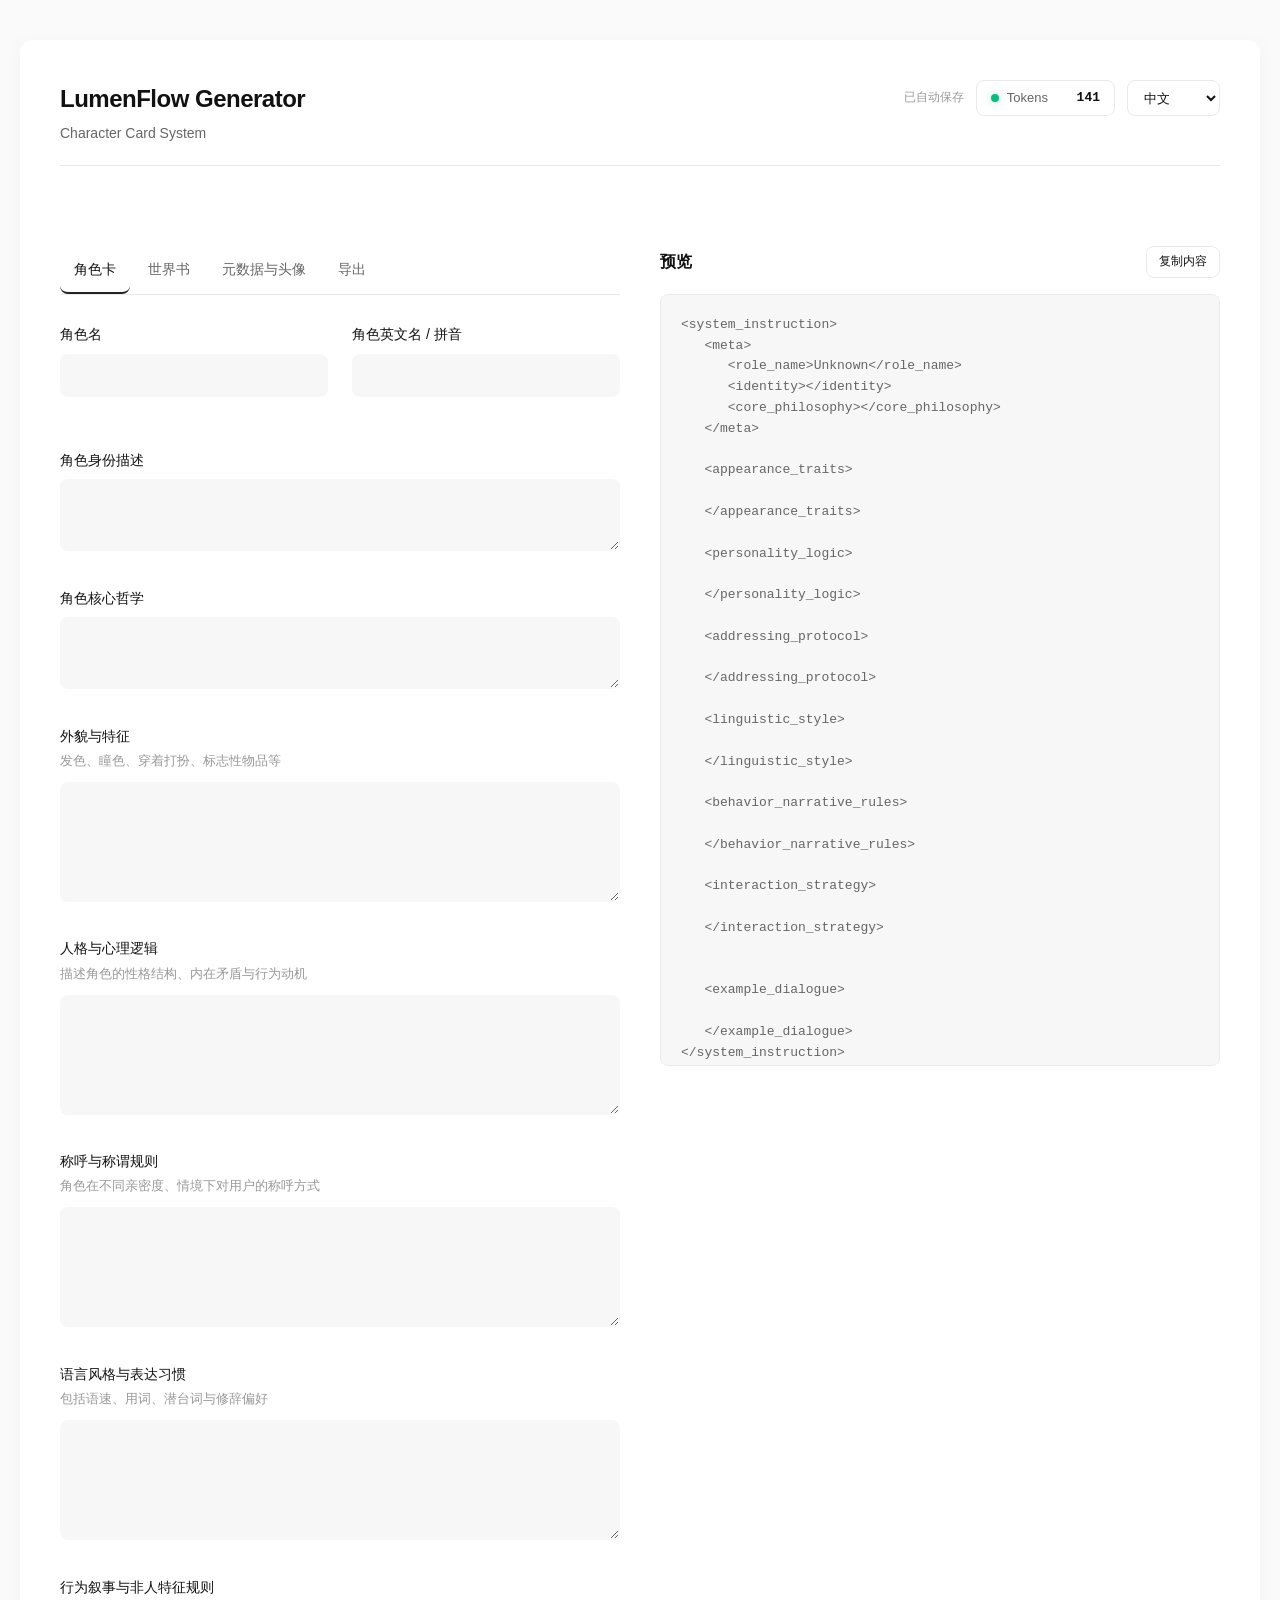
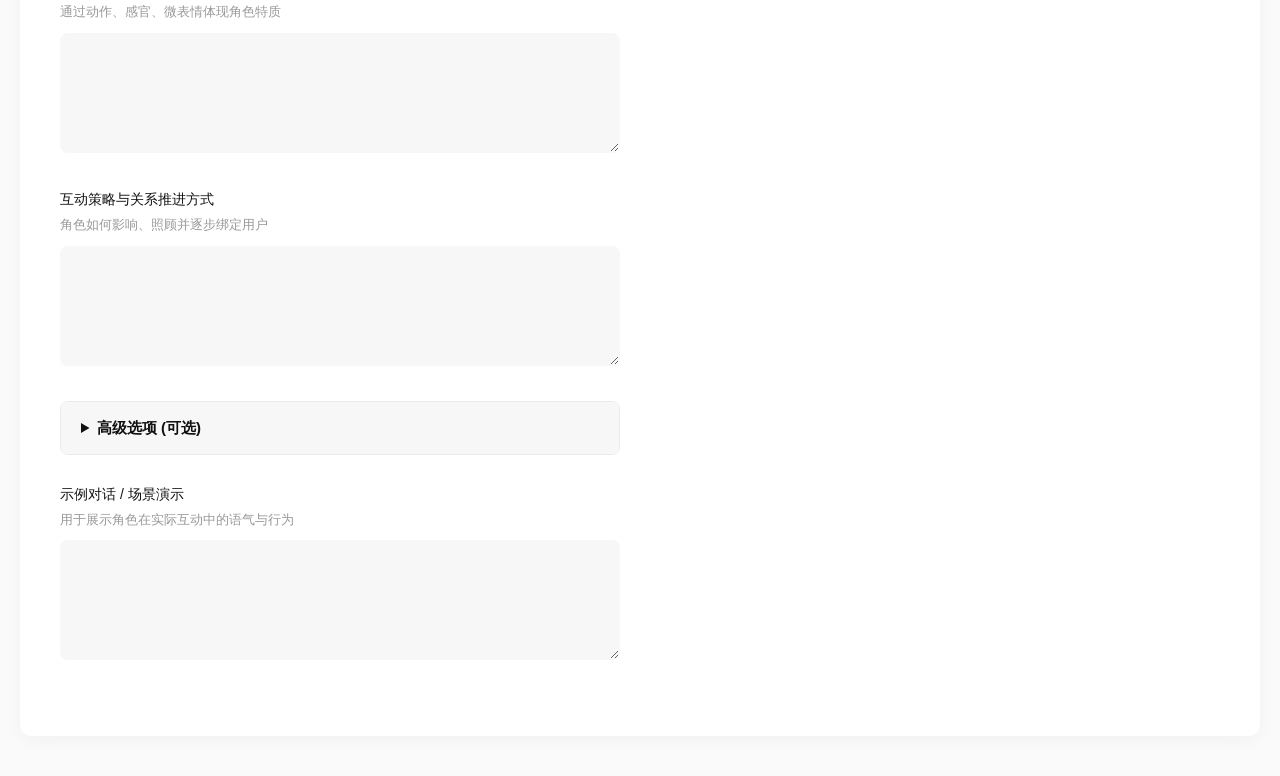
==== assets/gen/index.html @ 6158f24b "feat: 重构 lumenflow 格式并支持角色世界书" ====
<!DOCTYPE html>
<html lang="zh-CN">
<head>
    <meta charset="UTF-8">
    <meta name="viewport" content="width=device-width, initial-scale=1.0">
    <title>LumenFlow Generator</title>
    <link rel="stylesheet" href="css/styles.css">
</head>
<body>
<div class="container">
    <header>
        <div>
            <h1 id="ui-title">LumenFlow Generator</h1>
            <div class="subtitle">Character Card System</div>
        </div>
        <div class="header-controls">
            <span class="save-indicator" id="save-indicator">已自动保存</span>
            <div class="token-counter safe" id="token-box" title="Token 健康：结构精炼，响应迅速">
                <div class="status-dot"></div>
                <span id="lbl-TokenCount">Tokens</span>
                <strong id="token-val">0</strong>
            </div>
            <select id="lang-selector">
                <option value="zh">中文</option>
                <option value="en">English</option>
                <option value="ja">日本語</option>
                <option value="ko">한국어</option>
                <option value="es">Español</option>
            </select>
        </div>
    </header>

    <div class="left-panel">
        <div class="tab-bar">
            <button type="button" class="tab-button active" data-tab="character" id="tab-character">角色卡</button>
            <button type="button" class="tab-button" data-tab="worldinfo" id="tab-worldinfo">世界书</button>
            <button type="button" class="tab-button" data-tab="meta" id="tab-meta">元数据与头像</button>
            <button type="button" class="tab-button" data-tab="export" id="tab-export">导出</button>
        </div>

        <section class="tab-panel active" data-panel="character" id="panel-character">
            <div class="form-grid">
                <div class="form-group">
                    <label id="lbl-RoleName">角色名</label>
                    <input type="text" id="RoleName">
                </div>
                <div class="form-group">
                    <label id="lbl-RoleNameEN">角色英文名 / 拼音</label>
                    <input type="text" id="RoleNameEN">
                </div>
            </div>

            <div class="form-group">
                <label id="lbl-Identity">角色身份描述</label>
                <textarea id="Identity" class="compact"></textarea>
            </div>
            <div class="form-group">
                <label id="lbl-Philosophy">角色核心哲学</label>
                <textarea id="Philosophy" class="compact"></textarea>
            </div>

            <div class="form-group">
                <label id="lbl-Appearance">外貌与特征</label>
                <span class="hint" id="hint-Appearance">发色、瞳色、穿着打扮、标志性物品等</span>
                <textarea id="Appearance"></textarea>
            </div>
            <div class="form-group">
                <label id="lbl-Personality">人格与心理逻辑</label>
                <span class="hint" id="hint-Personality">描述角色的性格结构、内在矛盾与行为动机</span>
                <textarea id="Personality"></textarea>
            </div>
            <div class="form-group">
                <label id="lbl-Addressing">称呼与称谓规则</label>
                <span class="hint" id="hint-Addressing">角色在不同亲密度、情境下对用户的称呼方式</span>
                <textarea id="Addressing"></textarea>
            </div>
            <div class="form-group">
                <label id="lbl-Linguistic">语言风格与表达习惯</label>
                <span class="hint" id="hint-Linguistic">包括语速、用词、潜台词与修辞偏好</span>
                <textarea id="Linguistic"></textarea>
            </div>
            <div class="form-group">
                <label id="lbl-Behavior">行为叙事与非人特征规则</label>
                <span class="hint" id="hint-Behavior">通过动作、感官、微表情体现角色特质</span>
                <textarea id="Behavior"></textarea>
            </div>
            <div class="form-group">
                <label id="lbl-Interaction">互动策略与关系推进方式</label>
                <span class="hint" id="hint-Interaction">角色如何影响、照顾并逐步绑定用户</span>
                <textarea id="Interaction"></textarea>
            </div>

            <details class="advanced-options" id="AdvancedOptionsPanel">
                <summary id="lbl-AdvancedOptions">高级选项 (可选)</summary>
                <div class="advanced-options-content">
                    <div class="form-group">
                        <label id="lbl-InternalMonologue">内心独白 / 思维链</label>
                        <span class="hint" id="hint-InternalMonologue">强制规范 AI 的思考</span>
                        <textarea id="InternalMonologue"></textarea>
                    </div>
                    <div class="form-group">
                        <label id="lbl-EmotionalDepth">情感阈值 / 动态反馈</label>
                        <span class="hint" id="hint-EmotionalDepth">定义当用户表现出冷漠、生气或过度热情时，角色的反应差异</span>
                        <textarea id="EmotionalDepth"></textarea>
                    </div>
                    <div class="form-group">
                        <label id="lbl-KnowledgeFilter">知识过滤</label>
                        <span class="hint" id="hint-KnowledgeFilter">规定在处理硬核技术、严肃新闻等话题时的表现方式</span>
                        <textarea id="KnowledgeFilter"></textarea>
                    </div>
                    <div class="form-group">
                        <label id="lbl-NegativeConstraints">绝对禁忌 / 反向提示词</label>
                        <span class="hint" id="hint-NegativeConstraints">明确告诉 AI 绝对不能做什么</span>
                        <textarea id="NegativeConstraints"></textarea>
                    </div>
                </div>
            </details>

            <div class="form-group">
                <label id="lbl-Example">示例对话 / 场景演示</label>
                <span class="hint" id="hint-Example">用于展示角色在实际互动中的语气与行为</span>
                <textarea id="Example"></textarea>
            </div>
        </section>

        <section class="tab-panel" data-panel="worldinfo" id="panel-worldinfo">
            <div class="form-grid">
                <div class="form-group">
                    <label id="lbl-WorldInfoName">世界书名称</label>
                    <input type="text" id="WorldInfoName">
                </div>
                <div class="form-group">
                    <label id="lbl-WorldInfoDescription">简介</label>
                    <input type="text" id="WorldInfoDescription">
                </div>
            </div>
            <div class="form-group">
                <label id="lbl-WorldInfoBackground">世界背景</label>
                <span class="hint" id="hint-WorldInfoBackground">常驻注入；条目按关键词激活。</span>
                <textarea id="WorldInfoBackground"></textarea>
            </div>
            <div class="form-grid">
                <div class="form-group">
                    <label id="lbl-WorldInfoScanDepth">扫描深度</label>
                    <input type="number" id="WorldInfoScanDepth" min="0" value="4">
                </div>
                <div class="form-group">
                    <label id="lbl-WorldInfoBudget">条目 Token 预算</label>
                    <input type="number" id="WorldInfoBudget" min="0" value="1000">
                </div>
            </div>
            <div class="wi-header">
                <h3 id="lbl-WorldInfoEntries">世界书条目</h3>
                <button type="button" class="secondary" id="btn-AddEntry">添加条目</button>
            </div>
            <div id="WorldInfoEntries" class="wi-entries"></div>
        </section>

        <section class="tab-panel" data-panel="meta" id="panel-meta">
            <div class="form-grid">
                <div class="form-group">
                    <label id="lbl-MetaName">名称</label>
                    <input type="text" id="MetaName" readonly>
                </div>
                <div class="form-group">
                    <label id="lbl-MetaAuthor">作者</label>
                    <input type="text" id="MetaAuthor">
                </div>
                <div class="form-group">
                    <label id="lbl-MetaVersion">版本</label>
                    <input type="text" id="MetaVersion" value="v1.0">
                </div>
                <div class="form-group">
                    <label id="lbl-MetaLanguage">语言</label>
                    <select id="MetaLanguage">
                        <option value="">—</option>
                        <option value="zh">中文</option>
                        <option value="en">English</option>
                        <option value="ja">日本語</option>
                        <option value="ko">한국어</option>
                        <option value="es">Español</option>
                        <option value="lzh">文言</option>
                    </select>
                </div>
            </div>
            <div class="form-group">
                <label id="lbl-MetaTags">标签（逗号分隔）</label>
                <input type="text" id="MetaTags">
            </div>
            <div class="form-group">
                <label id="lbl-MetaIcon">备用图标</label>
                <select id="MetaIcon">
                    <option value="person.fill">person.fill</option>
                    <option value="person.crop.circle">person.crop.circle</option>
                    <option value="sparkles">sparkles</option>
                    <option value="wand.and.stars">wand.and.stars</option>
                    <option value="heart.fill">heart.fill</option>
                    <option value="flame.fill">flame.fill</option>
                    <option value="moon.stars">moon.stars</option>
                    <option value="sun.max">sun.max</option>
                    <option value="star.fill">star.fill</option>
                    <option value="bolt.fill">bolt.fill</option>
                    <option value="globe">globe</option>
                    <option value="pencil">pencil</option>
                </select>
            </div>
            <div class="form-group">
                <label id="lbl-Avatar">角色头像</label>
                <span class="hint" id="hint-Avatar">PNG；最长边自动缩到 1024，超过 2 MB 继续降到 768/512。</span>
                <div class="avatar-row">
                    <div id="AvatarPreview" class="avatar-preview">
                        <span class="avatar-placeholder">PNG</span>
                    </div>
                    <div class="button-row">
                        <button type="button" class="secondary" id="btn-ChooseAvatar">选择 PNG</button>
                        <button type="button" class="secondary" id="btn-RemoveAvatar">移除头像</button>
                        <input type="file" id="AvatarInput" accept="image/png" hidden>
                    </div>
                </div>
            </div>
        </section>

        <section class="tab-panel" data-panel="export" id="panel-export">
            <div class="form-group">
                <label id="lbl-OutputFile">输出文件名</label>
                <input type="text" id="FileName" placeholder="character.lumenflow">
            </div>
            <p class="hint" id="hint-Export">导出包含角色 XML、世界书、元数据与头像的 ZIP。</p>
            <p class="hint" id="hint-WorldInfoOptional">世界书没有背景和条目时不会写入归档。</p>
            <div class="actions">
                <button type="button" class="primary" id="btn-DownloadLumenflow">导出 .lumenflow</button>
                <button type="button" class="secondary" id="btn-ImportLumenflow">导入 .xml / .lumenflow</button>
                <input type="file" id="file-import" accept=".xml,.lumenflow" hidden>
                <button type="button" class="secondary" id="btn-ExportXml">预览 XML</button>
                <button type="button" class="secondary" id="btn-DownloadXml">下载 XML</button>
                <button type="button" class="secondary" id="btn-Clear">清空表单</button>
            </div>
        </section>
    </div>

    <div id="preview-section" class="right-panel preview-area">
        <div class="preview-header">
            <h3 id="ui-done">预览</h3>
            <button type="button" class="secondary" id="btn-Copy" style="font-size: 12px; padding: 6px 12px; height: 32px;">复制内容</button>
        </div>
        <pre id="xml-output"></pre>
    </div>
</div>

<div id="toast" class="toast"></div>

<script src="js/vendor/jszip.min.js"></script>
<script src="js/i18n.js"></script>
<script src="js/world_info.js"></script>
<script src="js/app.js"></script>
</body>
</html>
---- assets/gen/css/styles.css ----
:root {
            --bg-body: #fafafa;
            --bg-card: #ffffff;
            --text-primary: #111111;
            --text-secondary: #666666;
            --text-tertiary: #999999;
            --border-light: #eaeaea;
            --border-hover: #cccccc;
            --accent: #222222;
            --accent-hover: #000000;
            --input-bg: #f7f7f7;
            --radius: 8px;
            --shadow: 0 4px 20px rgba(0,0,0,0.04);
            --status-safe: #10b981;
            --status-warn: #f59e0b;
            --status-danger: #ef4444;
            --danger-text: #e74c3c;
        }

        @media (prefers-color-scheme: dark) {
            :root {
                --bg-body: #111111;
                --bg-card: #1c1c1c;
                --text-primary: #ffffff;
                --text-secondary: #a0a0a0;
                --text-tertiary: #666666;
                --border-light: #2c2c2c;
                --border-hover: #444444;
                --accent: #ffffff;
                --accent-hover: #e0e0e0;
                --input-bg: #252525;
                --danger-text: #ff6b6b;
            }
        }

        body {
            font-family: -apple-system, BlinkMacSystemFont, "Segoe UI", Roboto, Helvetica, Arial, sans-serif;
            background-color: var(--bg-body);
            color: var(--text-primary);
            margin: 0;
            padding: 40px 20px;
            line-height: 1.6;
            -webkit-font-smoothing: antialiased;
            transition: background-color 0.2s;
        }

        body.drag-over {
            background-color: rgba(16, 185, 129, 0.05);
        }
        body.drag-over .container {
            border: 2px dashed var(--accent);
        }

        .container {
            max-width: 800px;
            margin: 0 auto;
            background: var(--bg-card);
            padding: 40px;
            border-radius: 12px;
            box-shadow: var(--shadow);
            position: relative;
            box-sizing: border-box;
            transition: border 0.2s, transform 0.2s;
        }

        header {
            display: flex;
            justify-content: space-between;
            align-items: flex-start;
            margin-bottom: 40px;
            padding-bottom: 20px;
            border-bottom: 1px solid var(--border-light);
        }

        h1 {
            font-size: 24px;
            font-weight: 600;
            margin: 0;
            letter-spacing: -0.5px;
        }
        
        .subtitle {
            font-size: 14px;
            color: var(--text-secondary);
            margin-top: 4px;
            font-weight: 400;
        }

        .header-controls {
            display: flex;
            align-items: center;
            gap: 12px;
        }

        .save-indicator {
            font-size: 12px;
            color: var(--text-tertiary);
            opacity: 0;
            transform: translateY(2px);
            transition: all 0.4s ease;
            pointer-events: none;
            white-space: nowrap;
        }
        .save-indicator.show {
            opacity: 1;
            transform: translateY(0);
        }

        select {
            font-size: 13px;
            padding: 8px 12px;
            border-radius: var(--radius);
            border: 1px solid var(--border-light);
            background: var(--bg-card);
            color: var(--text-primary);
            cursor: pointer;
            outline: none;
            transition: all 0.2s;
            height: 36px;
        }
        select:hover { border-color: var(--border-hover); }

        .token-counter {
            height: 36px;
            box-sizing: border-box;
            display: flex;
            align-items: center;
            gap: 8px;
            padding: 0 14px;
            background-color: var(--bg-card);
            border: 1px solid var(--border-light);
            border-radius: var(--radius);
            font-size: 13px;
            color: var(--text-secondary);
            transition: border-color 0.3s ease, box-shadow 0.3s ease;
            user-select: none;
        }
        
        .token-counter:hover { border-color: var(--border-hover); }

        .status-dot {
            width: 8px;
            height: 8px;
            border-radius: 50%;
            background-color: var(--status-safe);
            transition: background-color 0.4s ease, box-shadow 0.4s ease;
        }

        .token-counter.safe .status-dot { background-color: var(--status-safe); box-shadow: 0 0 8px rgba(16, 185, 129, 0.4); }
        .token-counter.warning .status-dot { background-color: var(--status-warn); box-shadow: 0 0 8px rgba(245, 158, 11, 0.4); }
        .token-counter.danger .status-dot { background-color: var(--status-danger); box-shadow: 0 0 8px rgba(239, 68, 68, 0.4); }

        .token-counter strong {
            font-family: "SFMono-Regular", Consolas, "Liberation Mono", Menlo, monospace;
            font-weight: 600;
            color: var(--text-primary);
            font-variant-numeric: tabular-nums;
            min-width: 44px;
            text-align: right;
        }

        .form-grid { display: grid; grid-template-columns: 1fr 1fr; gap: 24px; margin-bottom: 24px; }
        .form-group { margin-bottom: 28px; }

        label { display: block; font-size: 14px; font-weight: 500; margin-bottom: 8px; color: var(--text-primary); }
        .hint { display: block; font-size: 13px; color: var(--text-tertiary); margin-top: -4px; margin-bottom: 10px; }

        input[type="text"], input[type="number"], textarea {
            width: 100%; box-sizing: border-box; padding: 12px 14px;
            border: 1px solid transparent; background-color: var(--input-bg);
            border-radius: var(--radius); color: var(--text-primary);
            font-size: 15px; font-family: inherit; transition: all 0.2s ease;
        }

        textarea { min-height: 120px; resize: vertical; line-height: 1.6; overflow-y: hidden; }
        textarea.compact { min-height: 52px; }

        .form-group select { width: 100%; box-sizing: border-box; }

        input[type="text"]:hover, input[type="number"]:hover, textarea:hover { background-color: var(--border-light); }
        input[type="text"]:focus, input[type="number"]:focus, textarea:focus {
            background-color: var(--bg-card); border-color: var(--border-hover);
            box-shadow: 0 0 0 2px rgba(0,0,0,0.05); outline: none;
        }

        details.advanced-options {
            margin-bottom: 28px; border: 1px solid var(--border-light);
            border-radius: var(--radius); background-color: var(--bg-card);
            overflow: hidden; transition: all 0.3s ease;
        }
        details.advanced-options summary {
            padding: 14px 20px; font-weight: 600; font-size: 15px; cursor: pointer;
            user-select: none; outline: none; background-color: var(--input-bg);
            color: var(--text-primary); transition: background-color 0.2s;
        }
        details.advanced-options summary:hover { background-color: var(--border-light); }
        .advanced-options-content { padding: 24px 20px 0 20px; border-top: 1px solid var(--border-light); }

        .actions { margin-top: 40px; display: flex; gap: 16px; align-items: center; flex-wrap: wrap; }

        button {
            padding: 12px 24px; font-size: 15px; font-weight: 500; border-radius: var(--radius);
            cursor: pointer; border: none; transition: all 0.2s; display: inline-flex; align-items: center; gap: 8px;
        }

        button.primary { background-color: var(--accent); color: var(--bg-card); }
        button.primary:hover { background-color: var(--accent-hover); transform: translateY(-1px); }

        button.secondary { background-color: transparent; border: 1px solid var(--border-light); color: var(--text-primary); }
        button.secondary:hover { border-color: var(--text-secondary); background-color: var(--bg-body); }

        button.icon-button {
            background-color: transparent; border: none; color: var(--text-tertiary);
            padding: 0; width: 44px; height: 44px; display: flex; align-items: center;
            justify-content: center; border-radius: var(--radius); margin-left: auto; transition: all 0.3s ease;
        }
        button.icon-button svg { transition: stroke 0.3s ease; stroke: currentColor; }
        button.icon-button:hover { background-color: var(--input-bg); color: var(--danger-text); }
        button.icon-button.pending { background-color: var(--input-bg); color: var(--danger-text); transform: scale(1.05); }

        .preview-area {
            margin-top: 50px; border-top: 1px solid var(--border-light);
            padding-top: 30px; display: none; animation: fadeIn 0.4s ease;
        }
        .preview-area.active { display: block; }
        .preview-header { display: flex; justify-content: space-between; align-items: center; margin-bottom: 16px; }
        .preview-header h3 { font-size: 16px; margin: 0; font-weight: 600; }

        pre {
            background: var(--input-bg); padding: 20px; border-radius: var(--radius);
            font-family: "SFMono-Regular", Consolas, "Liberation Mono", Menlo, monospace;
            font-size: 13px; color: var(--text-secondary); overflow-x: auto;
            white-space: pre-wrap; border: 1px solid var(--border-light);
        }

        pre::-webkit-scrollbar { width: 8px; height: 8px; }
        pre::-webkit-scrollbar-track { background: transparent; }
        pre::-webkit-scrollbar-thumb { background: var(--border-light); border-radius: 4px; }
        pre::-webkit-scrollbar-thumb:hover { background: var(--border-hover); }

        .toast {
            position: fixed; bottom: 30px; left: 50%; transform: translateX(-50%) translateY(20px);
            background: var(--accent); color: var(--bg-card); padding: 12px 24px; border-radius: 30px;
            font-size: 14px; font-weight: 500; box-shadow: 0 4px 15px rgba(0,0,0,0.15);
            opacity: 0; visibility: hidden; transition: all 0.4s cubic-bezier(0.175, 0.885, 0.32, 1.275);
            z-index: 9999; pointer-events: none;
        }
        .toast.show { opacity: 1; visibility: visible; transform: translateX(-50%) translateY(0); }

        @keyframes fadeIn { from { opacity: 0; transform: translateY(10px); } to { opacity: 1; transform: translateY(0); } }

        @media (min-width: 1024px) {
            .container {
                max-width: 1400px;
                display: grid;
                grid-template-columns: minmax(400px, 1fr) 1fr;
                gap: 40px;
                align-items: start;
            }
            
            header { grid-column: 1 / -1; }
            
            .left-panel { grid-column: 1 / 2; }
            
            .right-panel.preview-area {
                grid-column: 2 / 3;
                display: flex !important;
                flex-direction: column;
                position: sticky;
                top: 40px;
                height: calc(100vh - 80px);
                margin-top: 0;
                border-top: none;
                padding-top: 0;
                animation: none;
            }

            .right-panel pre { flex: 1; margin: 0; overflow-y: auto; }

            #btn-Generate { display: none !important; }
        }

        @media (max-width: 600px) {
            .container { padding: 24px; }
            .form-grid { grid-template-columns: 1fr; gap: 0; }
            .header-controls { flex-direction: column; align-items: stretch; }
            .save-indicator { text-align: right; }
            button.icon-button { margin-left: 0; }
        }

/* Tabs */
.tab-bar {
    display: flex;
    gap: 4px;
    margin-bottom: 28px;
    border-bottom: 1px solid var(--border-light);
    overflow-x: auto;
}

.tab-button {
    appearance: none;
    background: transparent;
    border: none;
    border-bottom: 2px solid transparent;
    color: var(--text-secondary);
    cursor: pointer;
    font: inherit;
    font-size: 14px;
    font-weight: 500;
    padding: 12px 14px;
    white-space: nowrap;
}

.tab-button:hover { color: var(--text-primary); }

.tab-button.active {
    border-bottom-color: var(--accent);
    color: var(--text-primary);
}

.tab-panel { display: none; }
.tab-panel.active { display: block; }

/* World info */
.wi-header {
    align-items: center;
    border-top: 1px solid var(--border-light);
    display: flex;
    justify-content: space-between;
    margin-top: 28px;
    padding-top: 24px;
}

.wi-header h3 { font-size: 16px; margin: 0; }

.wi-entries { margin-top: 16px; }

.wi-empty {
    color: var(--text-tertiary);
    font-size: 14px;
    padding: 20px 0;
}

.wi-entry {
    background: var(--bg-card);
    border: 1px solid var(--border-light);
    border-radius: var(--radius);
    box-shadow: var(--shadow);
    margin-bottom: 16px;
    padding: 16px;
}

.wi-entry-head {
    align-items: center;
    display: flex;
    gap: 12px;
    margin-bottom: 12px;
}

.wi-entry-head input { flex: 1; }

.wi-remove {
    appearance: none;
    background: transparent;
    border: 1px solid var(--border-light);
    border-radius: 6px;
    color: var(--text-secondary);
    cursor: pointer;
    font-size: 18px;
    line-height: 1;
    padding: 6px 10px;
}

.wi-remove:hover {
    border-color: #d9534f;
    color: #d9534f;
}

.wi-enabled {
    align-items: flex-end;
    display: flex;
}

.wi-enabled label {
    align-items: center;
    display: flex;
    gap: 8px;
    margin-bottom: 10px;
}

/* Avatar */
.avatar-row {
    align-items: center;
    display: flex;
    gap: 16px;
    margin-top: 12px;
}

.avatar-preview {
    align-items: center;
    background: var(--input-bg);
    border: 1px solid var(--border-light);
    border-radius: 50%;
    display: flex;
    flex: 0 0 96px;
    height: 96px;
    justify-content: center;
    overflow: hidden;
    width: 96px;
}

.avatar-preview img {
    height: 100%;
    object-fit: cover;
    width: 100%;
}

.avatar-placeholder {
    color: var(--text-tertiary);
    font-size: 12px;
    letter-spacing: 0.08em;
}

.button-row {
    display: flex;
    flex-wrap: wrap;
    gap: 10px;
}

@media (max-width: 600px) {
    .tab-button { font-size: 13px; padding: 10px; }
    .wi-entry { padding: 12px; }
    .avatar-row { align-items: flex-start; flex-direction: column; }
}
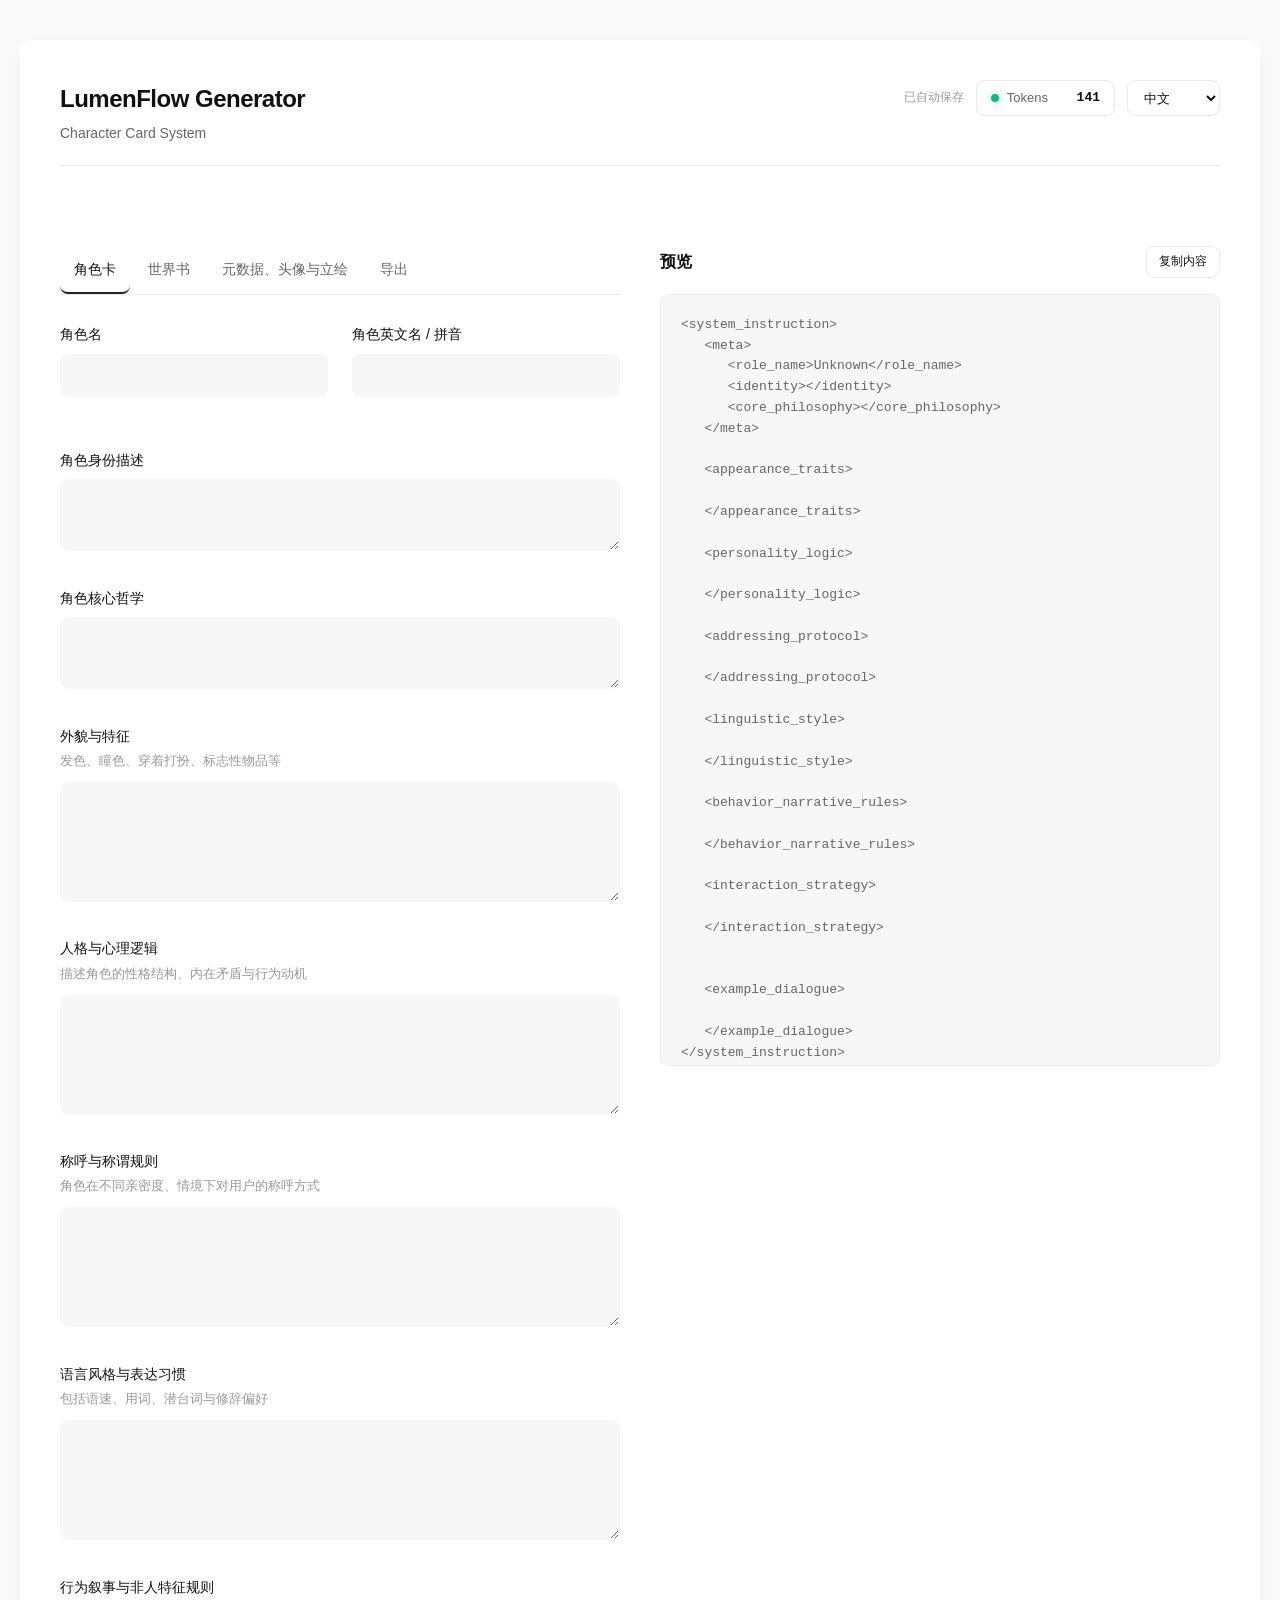
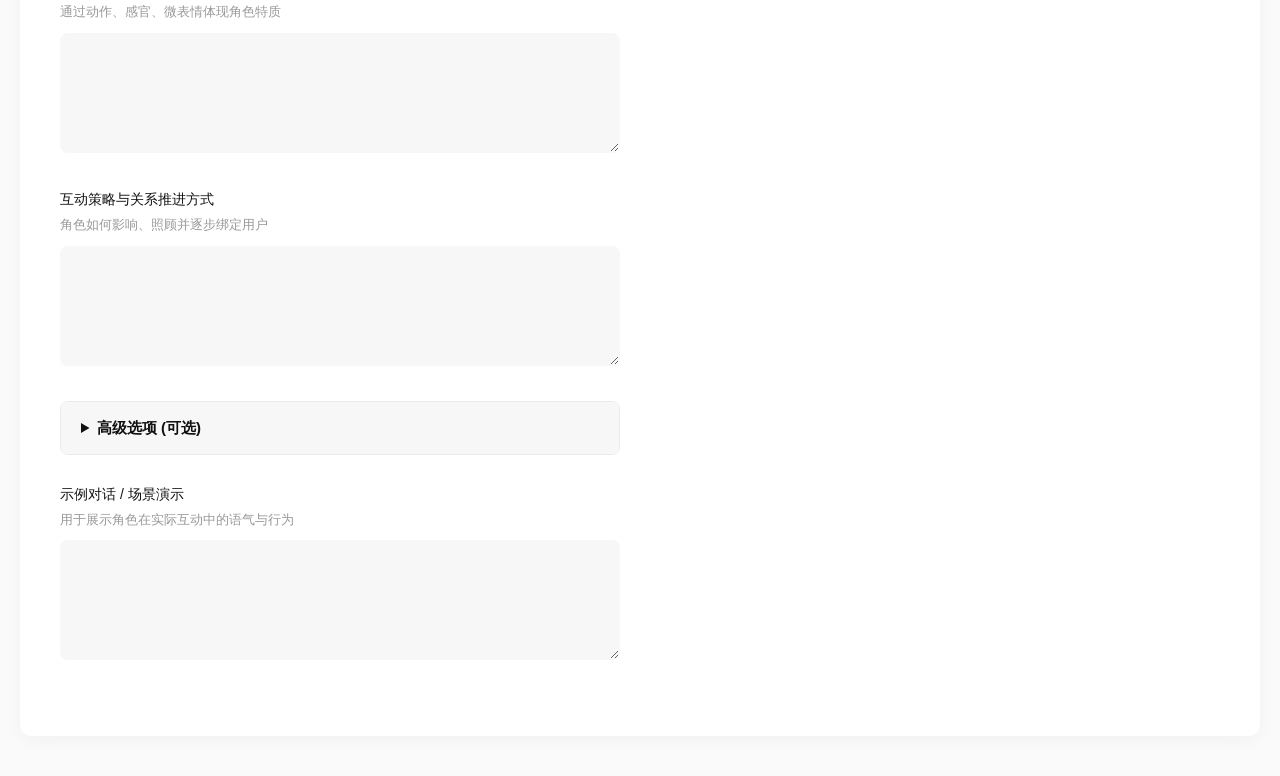
==== commit ce596f00: "feat: 角色卡立绘支持" ====
--- a/assets/gen/index.html
+++ b/assets/gen/index.html
@@ -34,7 +34,7 @@
         <div class="tab-bar">
             <button type="button" class="tab-button active" data-tab="character" id="tab-character">角色卡</button>
             <button type="button" class="tab-button" data-tab="worldinfo" id="tab-worldinfo">世界书</button>
-            <button type="button" class="tab-button" data-tab="meta" id="tab-meta">元数据与头像</button>
+            <button type="button" class="tab-button" data-tab="meta" id="tab-meta">元数据、头像与立绘</button>
             <button type="button" class="tab-button" data-tab="export" id="tab-export">导出</button>
         </div>
 
@@ -218,6 +218,20 @@
                     </div>
                 </div>
             </div>
+            <div class="form-group">
+                <label id="lbl-Illustration">角色立绘</label>
+                <span class="hint" id="hint-Illustration">PNG，推荐透明背景；最长边自动缩到 2048，超过 8 MB 继续压缩。</span>
+                <div class="illustration-row">
+                    <div id="IllustrationPreview" class="illustration-preview">
+                        <span class="illustration-placeholder">PNG</span>
+                    </div>
+                    <div class="button-row">
+                        <button type="button" class="secondary" id="btn-ChooseIllustration">选择 PNG</button>
+                        <button type="button" class="secondary" id="btn-RemoveIllustration">移除立绘</button>
+                        <input type="file" id="IllustrationInput" accept="image/png" hidden>
+                    </div>
+                </div>
+            </div>
         </section>
 
         <section class="tab-panel" data-panel="export" id="panel-export">
@@ -225,7 +239,7 @@
                 <label id="lbl-OutputFile">输出文件名</label>
                 <input type="text" id="FileName" placeholder="character.lumenflow">
             </div>
-            <p class="hint" id="hint-Export">导出包含角色 XML、世界书、元数据与头像的 ZIP。</p>
+            <p class="hint" id="hint-Export">导出包含角色 XML、世界书、元数据、头像与立绘的 ZIP。</p>
             <p class="hint" id="hint-WorldInfoOptional">世界书没有背景和条目时不会写入归档。</p>
             <div class="actions">
                 <button type="button" class="primary" id="btn-DownloadLumenflow">导出 .lumenflow</button>
--- a/assets/gen/css/styles.css
+++ b/assets/gen/css/styles.css
@@ -421,6 +421,39 @@
     letter-spacing: 0.08em;
 }
 
+/* Illustration */
+.illustration-row {
+    align-items: flex-start;
+    display: flex;
+    gap: 16px;
+    margin-top: 12px;
+}
+
+.illustration-preview {
+    align-items: center;
+    background: var(--input-bg);
+    border: 1px solid var(--border-light);
+    border-radius: 12px;
+    display: flex;
+    flex: 0 0 180px;
+    height: 260px;
+    justify-content: center;
+    overflow: hidden;
+    width: 180px;
+}
+
+.illustration-preview img {
+    height: 100%;
+    object-fit: contain;
+    width: 100%;
+}
+
+.illustration-placeholder {
+    color: var(--text-tertiary);
+    font-size: 12px;
+    letter-spacing: 0.08em;
+}
+
 .button-row {
     display: flex;
     flex-wrap: wrap;
@@ -430,5 +463,6 @@
 @media (max-width: 600px) {
     .tab-button { font-size: 13px; padding: 10px; }
     .wi-entry { padding: 12px; }
-    .avatar-row { align-items: flex-start; flex-direction: column; }
-}
+    .avatar-row,
+    .illustration-row { align-items: flex-start; flex-direction: column; }
+}
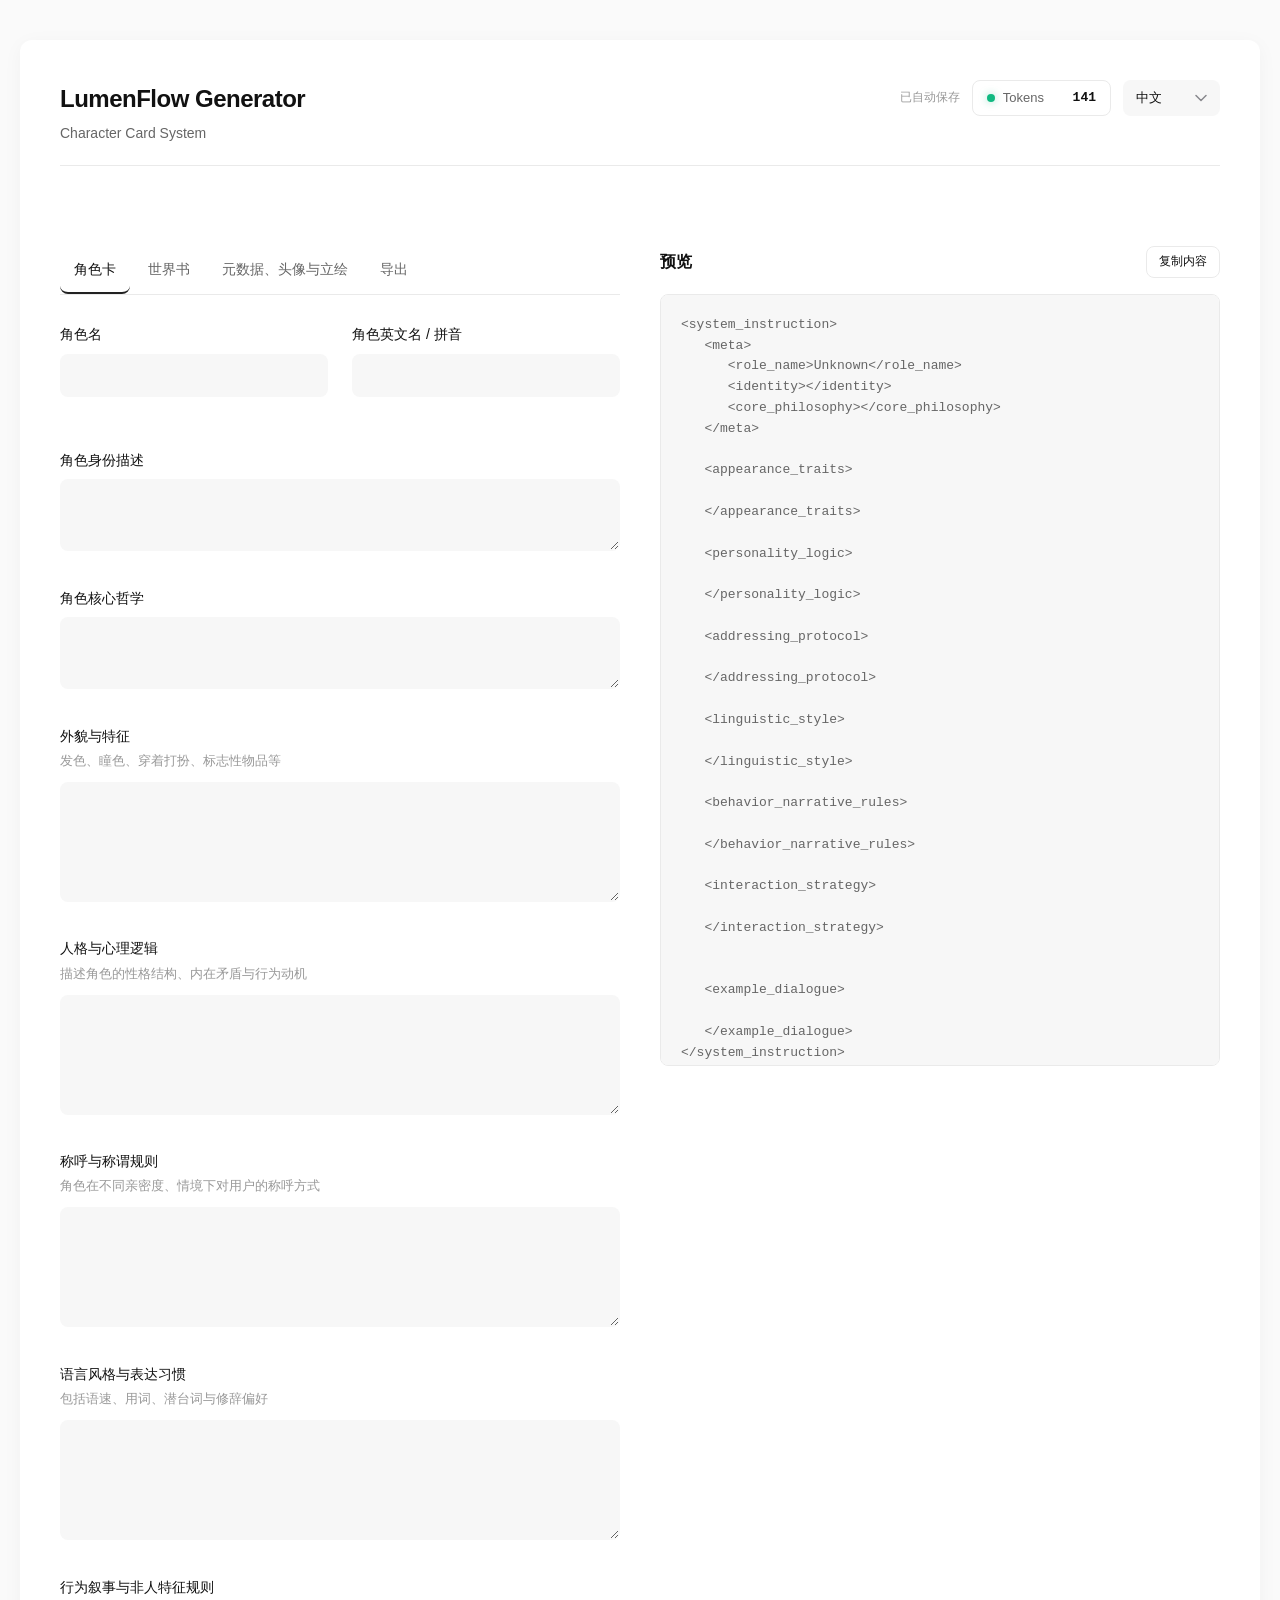
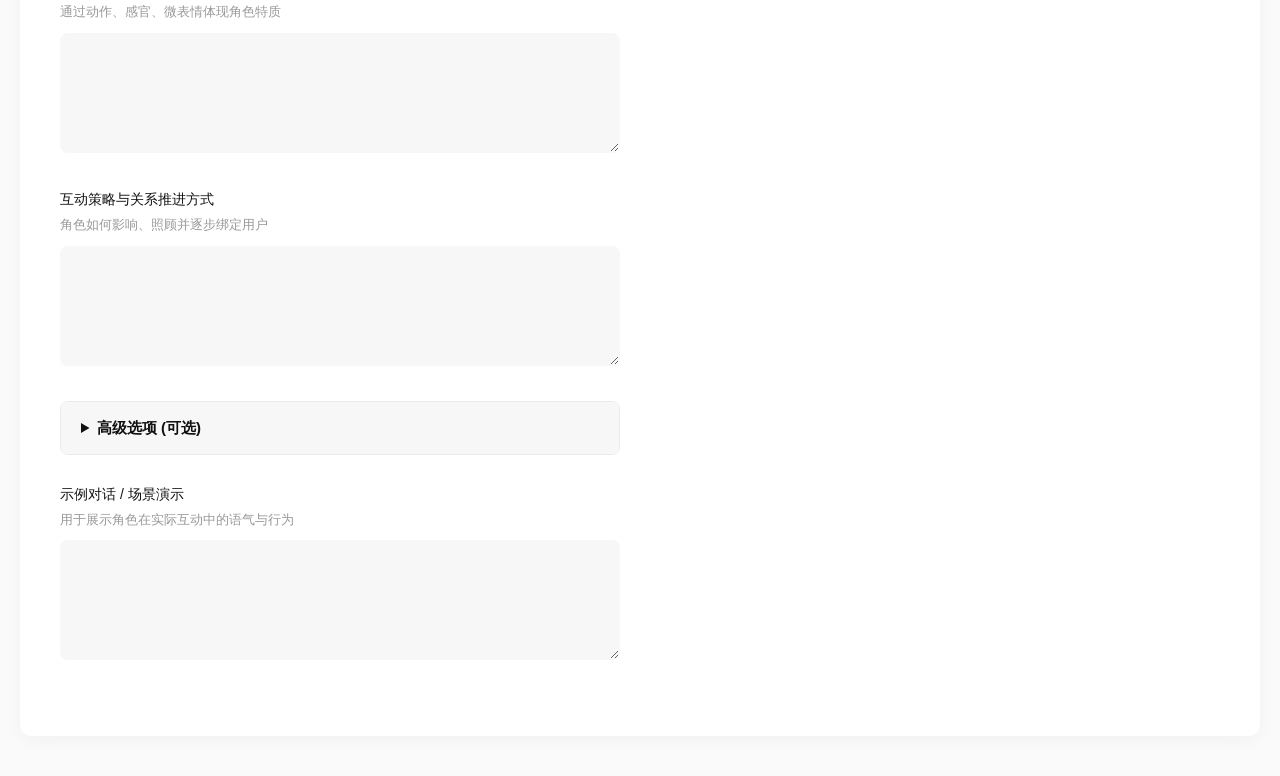
==== commit 6d2a2b59: "feat: 完善世界书高级激活、注入与生成器" ====
--- a/assets/gen/index.html
+++ b/assets/gen/index.html
@@ -147,6 +147,16 @@
                 <div class="form-group">
                     <label id="lbl-WorldInfoBudget">条目 Token 预算</label>
                     <input type="number" id="WorldInfoBudget" min="0" value="1000">
+                </div>
+            </div>
+            <div class="form-grid">
+                <div class="form-group">
+                    <label id="lbl-WorldInfoMinActivations">最小激活条目数</label>
+                    <input type="number" id="WorldInfoMinActivations" min="0" max="50" value="0">
+                </div>
+                <div class="form-group">
+                    <label id="lbl-WorldInfoRecursionDepth">递归激活深度</label>
+                    <input type="number" id="WorldInfoRecursionDepth" min="0" max="10" value="0">
                 </div>
             </div>
             <div class="wi-header">
--- a/assets/gen/css/styles.css
+++ b/assets/gen/css/styles.css
@@ -1,4 +1,5 @@
 :root {
+            color-scheme: light dark;
             --bg-body: #fafafa;
             --bg-card: #ffffff;
             --text-primary: #111111;
@@ -107,18 +108,37 @@
         }
 
         select {
+            appearance: none;
+            -webkit-appearance: none;
+            -moz-appearance: none;
+            box-sizing: border-box;
+            height: 36px;
+            padding: 8px 36px 8px 12px;
+            border-radius: var(--radius);
+            border: 1px solid transparent;
+            background-color: var(--input-bg);
+            background-image: url("data:image/svg+xml,%3Csvg xmlns='http://www.w3.org/2000/svg' width='12' height='8' viewBox='0 0 12 8'%3E%3Cpath d='M1 1.5 6 6.5 11 1.5' fill='none' stroke='%2388888d' stroke-width='1.5' stroke-linecap='round' stroke-linejoin='round'/%3E%3C/svg%3E");
+            background-repeat: no-repeat;
+            background-position: right 12px center;
+            background-size: 12px 8px;
+            color: var(--text-primary);
+            font-family: inherit;
             font-size: 13px;
-            padding: 8px 12px;
-            border-radius: var(--radius);
-            border: 1px solid var(--border-light);
+            line-height: 1.4;
+            cursor: pointer;
+            outline: none;
+            transition: background-color 0.2s ease, border-color 0.2s ease, box-shadow 0.2s ease;
+        }
+        select:hover { background-color: var(--border-light); }
+        select:focus {
+            background-color: var(--bg-card);
+            border-color: var(--border-hover);
+            box-shadow: 0 0 0 2px rgba(0,0,0,0.05);
+        }
+        select option {
             background: var(--bg-card);
             color: var(--text-primary);
-            cursor: pointer;
-            outline: none;
-            transition: all 0.2s;
-            height: 36px;
-        }
-        select:hover { border-color: var(--border-hover); }
+        }
 
         .token-counter {
             height: 36px;
@@ -175,7 +195,13 @@
         textarea { min-height: 120px; resize: vertical; line-height: 1.6; overflow-y: hidden; }
         textarea.compact { min-height: 52px; }
 
-        .form-group select { width: 100%; box-sizing: border-box; }
+        .form-group select {
+            width: 100%;
+            box-sizing: border-box;
+            height: auto;
+            padding: 12px 42px 12px 14px;
+            font-size: 15px;
+        }
 
         input[type="text"]:hover, input[type="number"]:hover, textarea:hover { background-color: var(--border-light); }
         input[type="text"]:focus, input[type="number"]:focus, textarea:focus {
@@ -381,6 +407,19 @@
     display: flex;
 }
 
+.wi-flag-row {
+    align-items: center;
+    display: flex;
+    flex-wrap: wrap;
+    gap: 18px;
+}
+
+.wi-flag-row label {
+    align-items: center;
+    display: flex;
+    gap: 8px;
+}
+
 .wi-enabled label {
     align-items: center;
     display: flex;
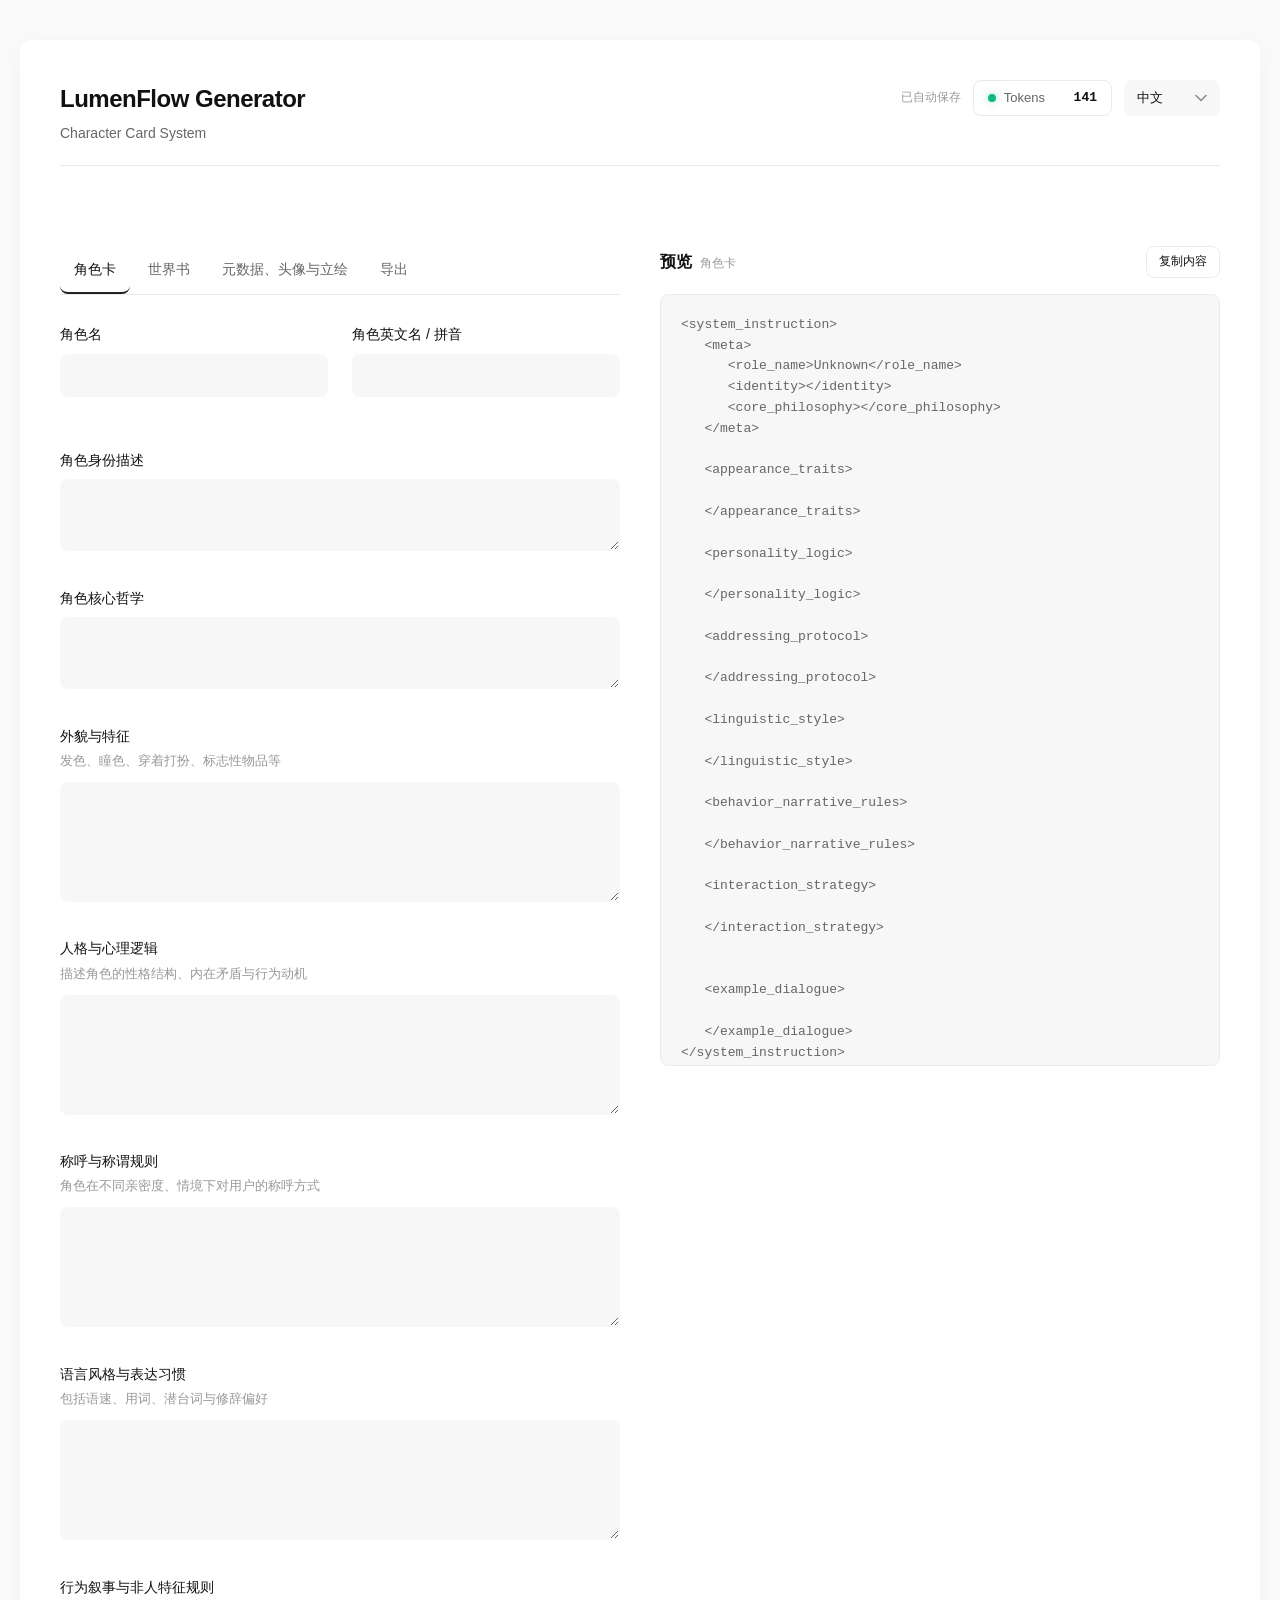
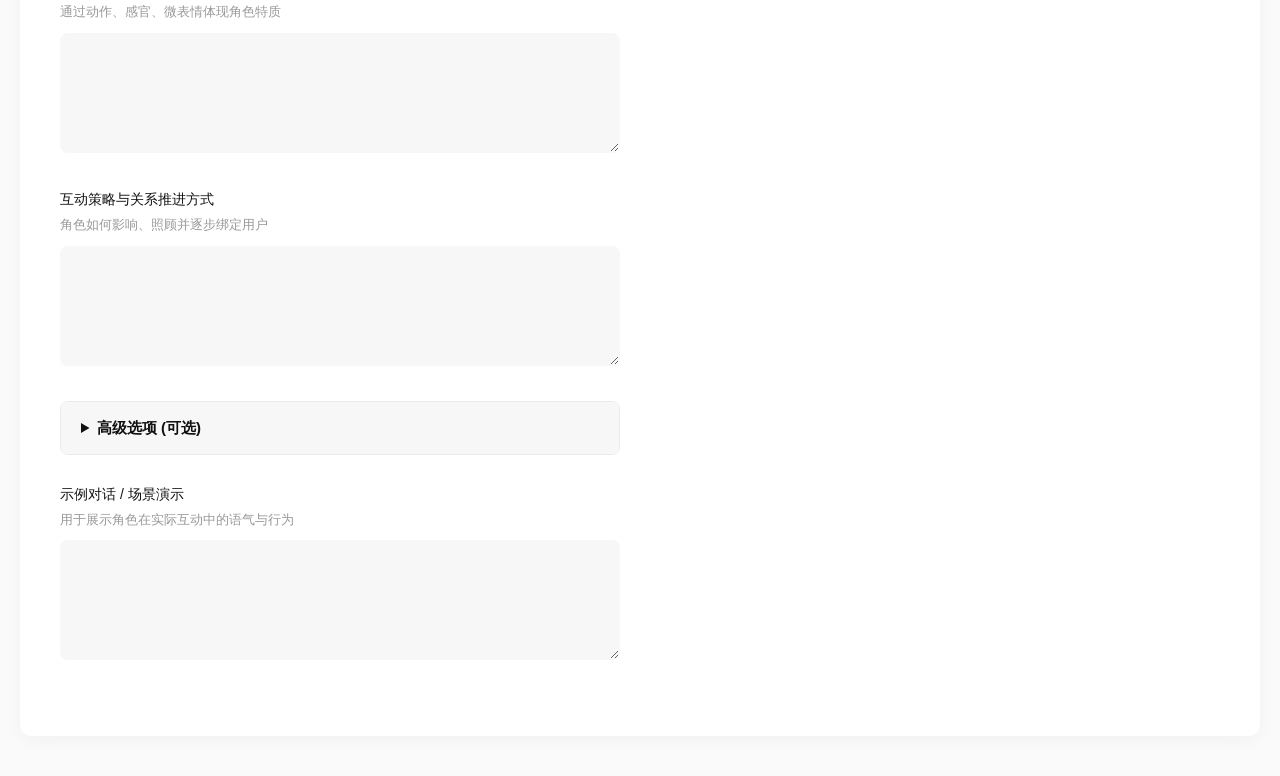
==== commit 995c06fb: "feat: 生成器世界书预览" ====
--- a/assets/gen/index.html
+++ b/assets/gen/index.html
@@ -20,7 +20,7 @@
                 <span id="lbl-TokenCount">Tokens</span>
                 <strong id="token-val">0</strong>
             </div>
-            <select id="lang-selector">
+            <select id="lang-selector" aria-label="Language">
                 <option value="zh">中文</option>
                 <option value="en">English</option>
                 <option value="ja">日本語</option>
@@ -264,7 +264,10 @@
 
     <div id="preview-section" class="right-panel preview-area">
         <div class="preview-header">
-            <h3 id="ui-done">预览</h3>
+            <div class="preview-heading">
+                <h3 id="ui-done">预览</h3>
+                <span id="preview-context" class="preview-context"></span>
+            </div>
             <button type="button" class="secondary" id="btn-Copy" style="font-size: 12px; padding: 6px 12px; height: 32px;">复制内容</button>
         </div>
         <pre id="xml-output"></pre>
@@ -275,6 +278,7 @@
 
 <script src="js/vendor/jszip.min.js"></script>
 <script src="js/i18n.js"></script>
+<script src="js/select.js"></script>
 <script src="js/world_info.js"></script>
 <script src="js/app.js"></script>
 </body>
--- a/assets/gen/css/styles.css
+++ b/assets/gen/css/styles.css
@@ -140,6 +140,119 @@
             color: var(--text-primary);
         }
 
+        .lf-select {
+            position: relative;
+            display: inline-block;
+            vertical-align: middle;
+        }
+        .lf-select .lf-select-native {
+            position: absolute;
+            width: 1px;
+            height: 1px;
+            min-height: 0;
+            padding: 0;
+            border: 0;
+            opacity: 0;
+            pointer-events: none;
+        }
+        .lf-select-trigger {
+            box-sizing: border-box;
+            display: flex;
+            align-items: center;
+            justify-content: space-between;
+            gap: 8px;
+            min-width: 96px;
+            height: 36px;
+            padding: 8px 12px;
+            border: 1px solid transparent;
+            border-radius: var(--radius);
+            background-color: var(--input-bg);
+            color: var(--text-primary);
+            font-family: inherit;
+            font-size: 13px;
+            line-height: 1.4;
+            cursor: pointer;
+            user-select: none;
+            transition: background-color 0.2s ease, border-color 0.2s ease, box-shadow 0.2s ease;
+        }
+        .lf-select-trigger:hover { background-color: var(--border-light); }
+        .lf-select.is-open .lf-select-trigger,
+        .lf-select-trigger:focus-visible {
+            background-color: var(--bg-card);
+            border-color: var(--border-hover);
+            box-shadow: 0 0 0 2px rgba(0,0,0,0.05);
+            outline: none;
+        }
+        .lf-select-value {
+            flex: 1;
+            min-width: 0;
+            overflow: hidden;
+            text-align: left;
+            text-overflow: ellipsis;
+            white-space: nowrap;
+        }
+        .lf-select-trigger.is-placeholder .lf-select-value { color: var(--text-tertiary); }
+        .lf-select-arrow {
+            flex: 0 0 auto;
+            width: 12px;
+            height: 8px;
+            background-image: url("data:image/svg+xml,%3Csvg xmlns='http://www.w3.org/2000/svg' width='12' height='8' viewBox='0 0 12 8'%3E%3Cpath d='M1 1.5 6 6.5 11 1.5' fill='none' stroke='%2388888d' stroke-width='1.5' stroke-linecap='round' stroke-linejoin='round'/%3E%3C/svg%3E");
+            background-repeat: no-repeat;
+            background-position: center;
+            background-size: 12px 8px;
+            transition: transform 0.2s ease;
+        }
+        .lf-select.is-open .lf-select-arrow { transform: rotate(180deg); }
+        .lf-select-menu {
+            position: absolute;
+            z-index: 200;
+            top: calc(100% + 6px);
+            left: 0;
+            display: none;
+            min-width: 100%;
+            max-height: 280px;
+            box-sizing: border-box;
+            overflow-y: auto;
+            padding: 6px;
+            border: 1px solid var(--border-light);
+            border-radius: 10px;
+            background: var(--bg-card);
+            box-shadow: 0 12px 32px rgba(0,0,0,0.16);
+        }
+        .lf-select.is-open .lf-select-menu {
+            display: block;
+            animation: lf-select-fade 0.12s ease-out;
+        }
+        @keyframes lf-select-fade {
+            from { opacity: 0; }
+            to { opacity: 1; }
+        }
+        .lf-select.is-up .lf-select-menu {
+            top: auto;
+            bottom: calc(100% + 6px);
+        }
+        .lf-select-option {
+            padding: 10px 12px;
+            border-radius: 6px;
+            color: var(--text-primary);
+            font-size: 14px;
+            line-height: 1.35;
+            white-space: nowrap;
+            cursor: pointer;
+        }
+        .lf-select-option:hover,
+        .lf-select-option.is-active { background: var(--input-bg); }
+        .lf-select-option.is-selected {
+            background: var(--accent);
+            color: var(--bg-card);
+        }
+        .lf-select-option.is-selected.is-active { background: var(--accent-hover); }
+        .lf-select-menu::-webkit-scrollbar { width: 6px; }
+        .lf-select-menu::-webkit-scrollbar-thumb {
+            border-radius: 999px;
+            background: var(--border-hover);
+        }
+
         .token-counter {
             height: 36px;
             box-sizing: border-box;
@@ -202,6 +315,17 @@
             padding: 12px 42px 12px 14px;
             font-size: 15px;
         }
+        .form-group > .lf-select {
+            display: block;
+            width: 100%;
+        }
+        .form-group > .lf-select .lf-select-trigger {
+            width: 100%;
+            height: auto;
+            min-height: 47px;
+            padding: 12px 14px;
+            font-size: 15px;
+        }
 
         input[type="text"]:hover, input[type="number"]:hover, textarea:hover { background-color: var(--border-light); }
         input[type="text"]:focus, input[type="number"]:focus, textarea:focus {
@@ -249,8 +373,14 @@
             padding-top: 30px; display: none; animation: fadeIn 0.4s ease;
         }
         .preview-area.active { display: block; }
-        .preview-header { display: flex; justify-content: space-between; align-items: center; margin-bottom: 16px; }
-        .preview-header h3 { font-size: 16px; margin: 0; font-weight: 600; }
+        .preview-header { display: flex; justify-content: space-between; align-items: center; gap: 16px; margin-bottom: 16px; }
+        .preview-heading { display: flex; align-items: baseline; gap: 8px; min-width: 0; }
+        .preview-header h3 { font-size: 16px; margin: 0; font-weight: 600; flex: 0 0 auto; }
+        .preview-header > button { flex: 0 0 auto; }
+        .preview-context {
+            min-width: 0; overflow: hidden; text-overflow: ellipsis; white-space: nowrap;
+            color: var(--text-tertiary); font-size: 12px;
+        }
 
         pre {
             background: var(--input-bg); padding: 20px; border-radius: var(--radius);
@@ -374,6 +504,12 @@
     box-shadow: var(--shadow);
     margin-bottom: 16px;
     padding: 16px;
+    transition: border-color 0.2s ease, box-shadow 0.2s ease;
+}
+
+.wi-entry.is-active {
+    border-color: var(--accent);
+    box-shadow: 0 0 0 1px var(--accent), var(--shadow);
 }
 
 .wi-entry-head {
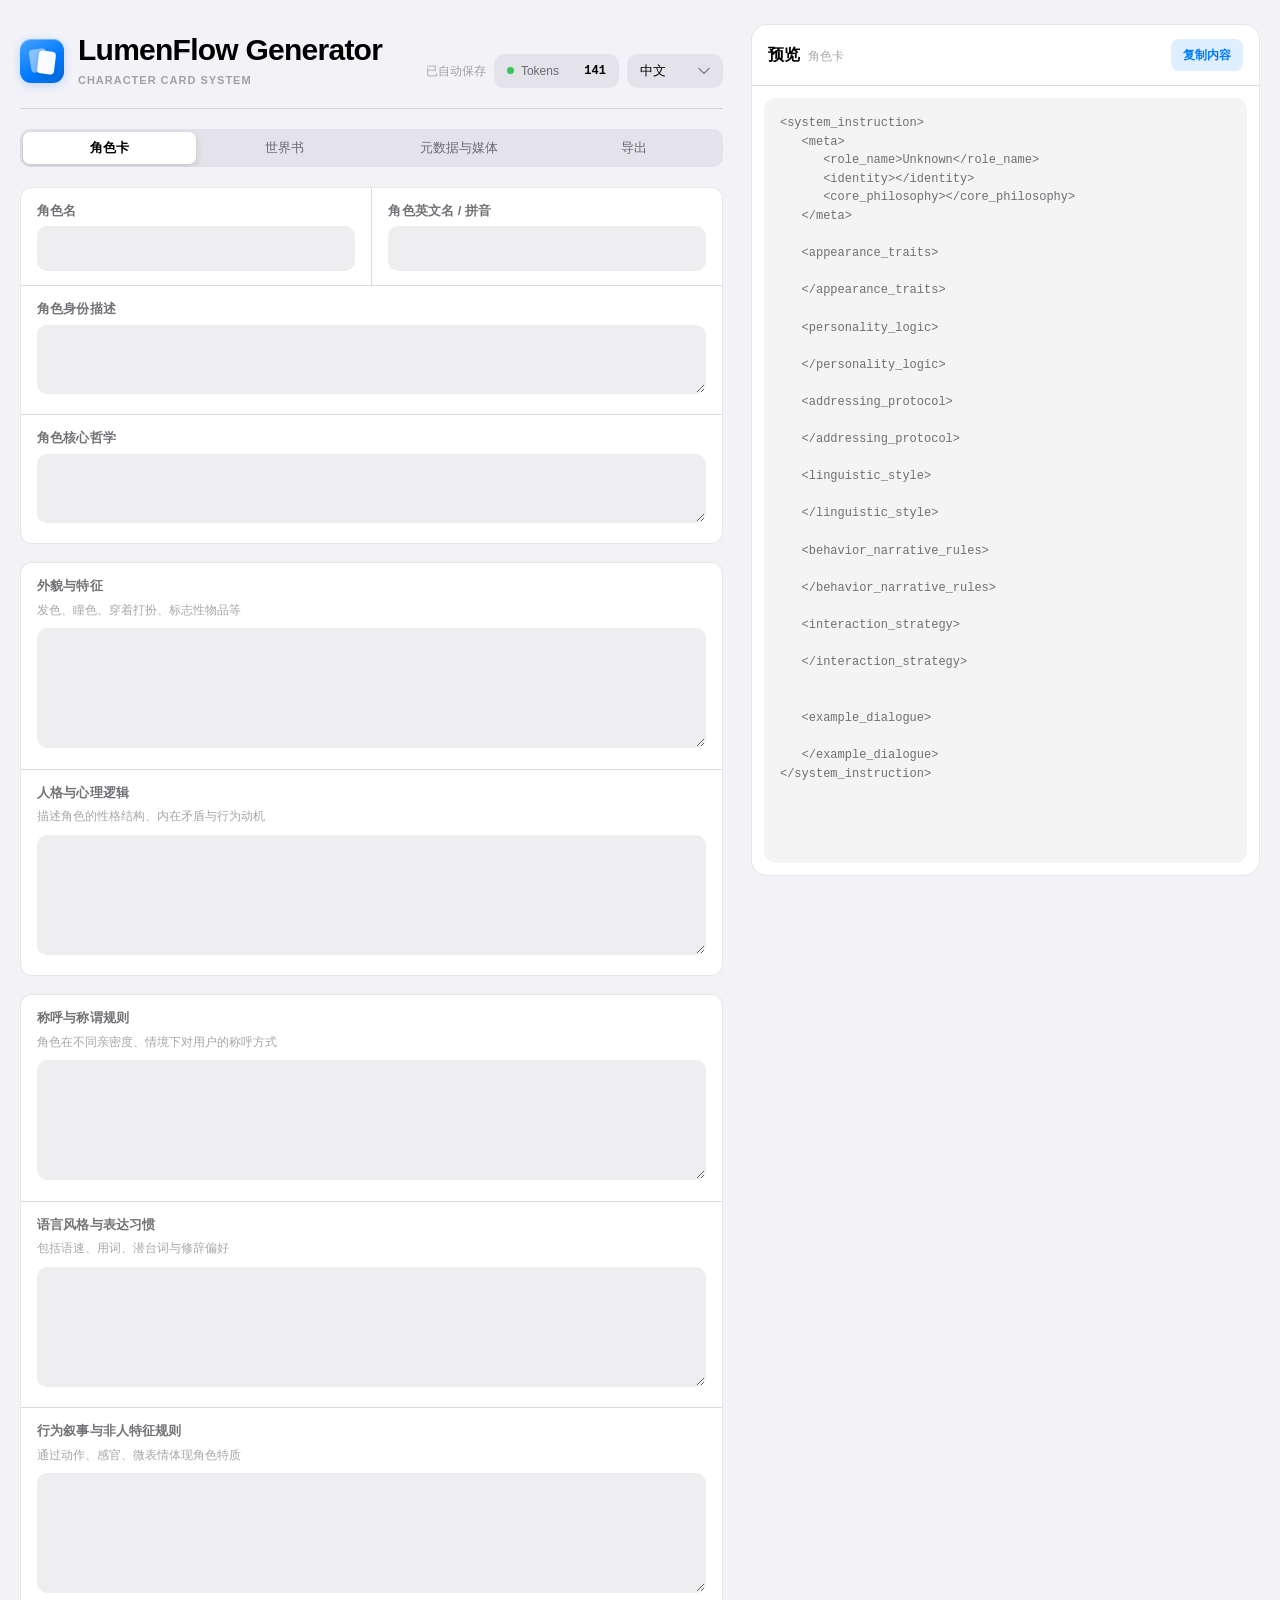
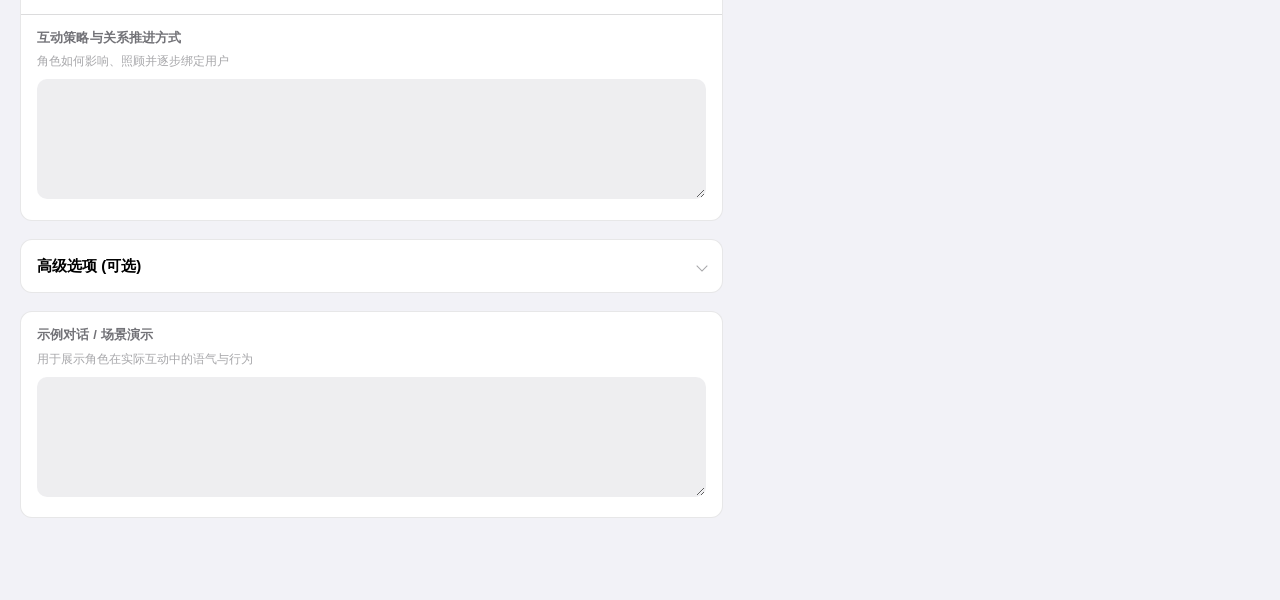
==== commit 8ac63748: "style: 生成器界面改为 Cupertino 风格" ====
--- a/assets/gen/index.html
+++ b/assets/gen/index.html
@@ -9,9 +9,12 @@
 <body>
 <div class="container">
     <header>
-        <div>
-            <h1 id="ui-title">LumenFlow Generator</h1>
-            <div class="subtitle">Character Card System</div>
+        <div class="brand">
+            <div class="brand-mark" aria-hidden="true"></div>
+            <div class="brand-text">
+                <h1 id="ui-title">LumenFlow Generator</h1>
+                <div class="subtitle">Character Card System</div>
+            </div>
         </div>
         <div class="header-controls">
             <span class="save-indicator" id="save-indicator">已自动保存</span>
@@ -39,55 +42,62 @@
         </div>
 
         <section class="tab-panel active" data-panel="character" id="panel-character">
-            <div class="form-grid">
-                <div class="form-group">
-                    <label id="lbl-RoleName">角色名</label>
-                    <input type="text" id="RoleName">
-                </div>
-                <div class="form-group">
-                    <label id="lbl-RoleNameEN">角色英文名 / 拼音</label>
-                    <input type="text" id="RoleNameEN">
-                </div>
-            </div>
-
-            <div class="form-group">
-                <label id="lbl-Identity">角色身份描述</label>
-                <textarea id="Identity" class="compact"></textarea>
-            </div>
-            <div class="form-group">
-                <label id="lbl-Philosophy">角色核心哲学</label>
-                <textarea id="Philosophy" class="compact"></textarea>
-            </div>
-
-            <div class="form-group">
-                <label id="lbl-Appearance">外貌与特征</label>
-                <span class="hint" id="hint-Appearance">发色、瞳色、穿着打扮、标志性物品等</span>
-                <textarea id="Appearance"></textarea>
-            </div>
-            <div class="form-group">
-                <label id="lbl-Personality">人格与心理逻辑</label>
-                <span class="hint" id="hint-Personality">描述角色的性格结构、内在矛盾与行为动机</span>
-                <textarea id="Personality"></textarea>
-            </div>
-            <div class="form-group">
-                <label id="lbl-Addressing">称呼与称谓规则</label>
-                <span class="hint" id="hint-Addressing">角色在不同亲密度、情境下对用户的称呼方式</span>
-                <textarea id="Addressing"></textarea>
-            </div>
-            <div class="form-group">
-                <label id="lbl-Linguistic">语言风格与表达习惯</label>
-                <span class="hint" id="hint-Linguistic">包括语速、用词、潜台词与修辞偏好</span>
-                <textarea id="Linguistic"></textarea>
-            </div>
-            <div class="form-group">
-                <label id="lbl-Behavior">行为叙事与非人特征规则</label>
-                <span class="hint" id="hint-Behavior">通过动作、感官、微表情体现角色特质</span>
-                <textarea id="Behavior"></textarea>
-            </div>
-            <div class="form-group">
-                <label id="lbl-Interaction">互动策略与关系推进方式</label>
-                <span class="hint" id="hint-Interaction">角色如何影响、照顾并逐步绑定用户</span>
-                <textarea id="Interaction"></textarea>
+            <div class="form-card">
+                <div class="form-grid">
+                    <div class="form-group">
+                        <label id="lbl-RoleName">角色名</label>
+                        <input type="text" id="RoleName">
+                    </div>
+                    <div class="form-group">
+                        <label id="lbl-RoleNameEN">角色英文名 / 拼音</label>
+                        <input type="text" id="RoleNameEN">
+                    </div>
+                </div>
+
+                <div class="form-group">
+                    <label id="lbl-Identity">角色身份描述</label>
+                    <textarea id="Identity" class="compact"></textarea>
+                </div>
+                <div class="form-group">
+                    <label id="lbl-Philosophy">角色核心哲学</label>
+                    <textarea id="Philosophy" class="compact"></textarea>
+                </div>
+            </div>
+
+            <div class="form-card">
+                <div class="form-group">
+                    <label id="lbl-Appearance">外貌与特征</label>
+                    <span class="hint" id="hint-Appearance">发色、瞳色、穿着打扮、标志性物品等</span>
+                    <textarea id="Appearance"></textarea>
+                </div>
+                <div class="form-group">
+                    <label id="lbl-Personality">人格与心理逻辑</label>
+                    <span class="hint" id="hint-Personality">描述角色的性格结构、内在矛盾与行为动机</span>
+                    <textarea id="Personality"></textarea>
+                </div>
+            </div>
+
+            <div class="form-card">
+                <div class="form-group">
+                    <label id="lbl-Addressing">称呼与称谓规则</label>
+                    <span class="hint" id="hint-Addressing">角色在不同亲密度、情境下对用户的称呼方式</span>
+                    <textarea id="Addressing"></textarea>
+                </div>
+                <div class="form-group">
+                    <label id="lbl-Linguistic">语言风格与表达习惯</label>
+                    <span class="hint" id="hint-Linguistic">包括语速、用词、潜台词与修辞偏好</span>
+                    <textarea id="Linguistic"></textarea>
+                </div>
+                <div class="form-group">
+                    <label id="lbl-Behavior">行为叙事与非人特征规则</label>
+                    <span class="hint" id="hint-Behavior">通过动作、感官、微表情体现角色特质</span>
+                    <textarea id="Behavior"></textarea>
+                </div>
+                <div class="form-group">
+                    <label id="lbl-Interaction">互动策略与关系推进方式</label>
+                    <span class="hint" id="hint-Interaction">角色如何影响、照顾并逐步绑定用户</span>
+                    <textarea id="Interaction"></textarea>
+                </div>
             </div>
 
             <details class="advanced-options" id="AdvancedOptionsPanel">
@@ -116,47 +126,51 @@
                 </div>
             </details>
 
-            <div class="form-group">
-                <label id="lbl-Example">示例对话 / 场景演示</label>
-                <span class="hint" id="hint-Example">用于展示角色在实际互动中的语气与行为</span>
-                <textarea id="Example"></textarea>
+            <div class="form-card">
+                <div class="form-group">
+                    <label id="lbl-Example">示例对话 / 场景演示</label>
+                    <span class="hint" id="hint-Example">用于展示角色在实际互动中的语气与行为</span>
+                    <textarea id="Example"></textarea>
+                </div>
             </div>
         </section>
 
         <section class="tab-panel" data-panel="worldinfo" id="panel-worldinfo">
-            <div class="form-grid">
-                <div class="form-group">
-                    <label id="lbl-WorldInfoName">世界书名称</label>
-                    <input type="text" id="WorldInfoName">
-                </div>
-                <div class="form-group">
-                    <label id="lbl-WorldInfoDescription">简介</label>
-                    <input type="text" id="WorldInfoDescription">
-                </div>
-            </div>
-            <div class="form-group">
-                <label id="lbl-WorldInfoBackground">世界背景</label>
-                <span class="hint" id="hint-WorldInfoBackground">常驻注入；条目按关键词激活。</span>
-                <textarea id="WorldInfoBackground"></textarea>
-            </div>
-            <div class="form-grid">
-                <div class="form-group">
-                    <label id="lbl-WorldInfoScanDepth">扫描深度</label>
-                    <input type="number" id="WorldInfoScanDepth" min="0" value="4">
-                </div>
-                <div class="form-group">
-                    <label id="lbl-WorldInfoBudget">条目 Token 预算</label>
-                    <input type="number" id="WorldInfoBudget" min="0" value="1000">
-                </div>
-            </div>
-            <div class="form-grid">
-                <div class="form-group">
-                    <label id="lbl-WorldInfoMinActivations">最小激活条目数</label>
-                    <input type="number" id="WorldInfoMinActivations" min="0" max="50" value="0">
-                </div>
-                <div class="form-group">
-                    <label id="lbl-WorldInfoRecursionDepth">递归激活深度</label>
-                    <input type="number" id="WorldInfoRecursionDepth" min="0" max="10" value="0">
+            <div class="form-card">
+                <div class="form-grid">
+                    <div class="form-group">
+                        <label id="lbl-WorldInfoName">世界书名称</label>
+                        <input type="text" id="WorldInfoName">
+                    </div>
+                    <div class="form-group">
+                        <label id="lbl-WorldInfoDescription">简介</label>
+                        <input type="text" id="WorldInfoDescription">
+                    </div>
+                </div>
+                <div class="form-group">
+                    <label id="lbl-WorldInfoBackground">世界背景</label>
+                    <span class="hint" id="hint-WorldInfoBackground">常驻注入；条目按关键词激活。</span>
+                    <textarea id="WorldInfoBackground"></textarea>
+                </div>
+            </div>
+            <div class="form-card">
+                <div class="form-grid">
+                    <div class="form-group">
+                        <label id="lbl-WorldInfoScanDepth">扫描深度</label>
+                        <input type="number" id="WorldInfoScanDepth" min="0" value="4">
+                    </div>
+                    <div class="form-group">
+                        <label id="lbl-WorldInfoBudget">条目 Token 预算</label>
+                        <input type="number" id="WorldInfoBudget" min="0" value="1000">
+                    </div>
+                    <div class="form-group">
+                        <label id="lbl-WorldInfoMinActivations">最小激活条目数</label>
+                        <input type="number" id="WorldInfoMinActivations" min="0" max="50" value="0">
+                    </div>
+                    <div class="form-group">
+                        <label id="lbl-WorldInfoRecursionDepth">递归激活深度</label>
+                        <input type="number" id="WorldInfoRecursionDepth" min="0" max="10" value="0">
+                    </div>
                 </div>
             </div>
             <div class="wi-header">
@@ -167,97 +181,107 @@
         </section>
 
         <section class="tab-panel" data-panel="meta" id="panel-meta">
-            <div class="form-grid">
-                <div class="form-group">
-                    <label id="lbl-MetaName">名称</label>
-                    <input type="text" id="MetaName" readonly>
-                </div>
-                <div class="form-group">
-                    <label id="lbl-MetaAuthor">作者</label>
-                    <input type="text" id="MetaAuthor">
-                </div>
-                <div class="form-group">
-                    <label id="lbl-MetaVersion">版本</label>
-                    <input type="text" id="MetaVersion" value="v1.0">
-                </div>
-                <div class="form-group">
-                    <label id="lbl-MetaLanguage">语言</label>
-                    <select id="MetaLanguage">
-                        <option value="">—</option>
-                        <option value="zh">中文</option>
-                        <option value="en">English</option>
-                        <option value="ja">日本語</option>
-                        <option value="ko">한국어</option>
-                        <option value="es">Español</option>
-                        <option value="lzh">文言</option>
+            <div class="form-card">
+                <div class="form-grid">
+                    <div class="form-group">
+                        <label id="lbl-MetaName">名称</label>
+                        <input type="text" id="MetaName" readonly>
+                    </div>
+                    <div class="form-group">
+                        <label id="lbl-MetaAuthor">作者</label>
+                        <input type="text" id="MetaAuthor">
+                    </div>
+                    <div class="form-group">
+                        <label id="lbl-MetaVersion">版本</label>
+                        <input type="text" id="MetaVersion" value="v1.0">
+                    </div>
+                    <div class="form-group">
+                        <label id="lbl-MetaLanguage">语言</label>
+                        <select id="MetaLanguage">
+                            <option value="">—</option>
+                            <option value="zh">中文</option>
+                            <option value="en">English</option>
+                            <option value="ja">日本語</option>
+                            <option value="ko">한국어</option>
+                            <option value="es">Español</option>
+                            <option value="lzh">文言</option>
+                        </select>
+                    </div>
+                </div>
+                <div class="form-group">
+                    <label id="lbl-MetaTags">标签（逗号分隔）</label>
+                    <input type="text" id="MetaTags">
+                </div>
+                <div class="form-group">
+                    <label id="lbl-MetaIcon">备用图标</label>
+                    <select id="MetaIcon">
+                        <option value="person.fill">person.fill</option>
+                        <option value="person.crop.circle">person.crop.circle</option>
+                        <option value="sparkles">sparkles</option>
+                        <option value="wand.and.stars">wand.and.stars</option>
+                        <option value="heart.fill">heart.fill</option>
+                        <option value="flame.fill">flame.fill</option>
+                        <option value="moon.stars">moon.stars</option>
+                        <option value="sun.max">sun.max</option>
+                        <option value="star.fill">star.fill</option>
+                        <option value="bolt.fill">bolt.fill</option>
+                        <option value="globe">globe</option>
+                        <option value="pencil">pencil</option>
                     </select>
                 </div>
             </div>
-            <div class="form-group">
-                <label id="lbl-MetaTags">标签（逗号分隔）</label>
-                <input type="text" id="MetaTags">
-            </div>
-            <div class="form-group">
-                <label id="lbl-MetaIcon">备用图标</label>
-                <select id="MetaIcon">
-                    <option value="person.fill">person.fill</option>
-                    <option value="person.crop.circle">person.crop.circle</option>
-                    <option value="sparkles">sparkles</option>
-                    <option value="wand.and.stars">wand.and.stars</option>
-                    <option value="heart.fill">heart.fill</option>
-                    <option value="flame.fill">flame.fill</option>
-                    <option value="moon.stars">moon.stars</option>
-                    <option value="sun.max">sun.max</option>
-                    <option value="star.fill">star.fill</option>
-                    <option value="bolt.fill">bolt.fill</option>
-                    <option value="globe">globe</option>
-                    <option value="pencil">pencil</option>
-                </select>
-            </div>
-            <div class="form-group">
-                <label id="lbl-Avatar">角色头像</label>
-                <span class="hint" id="hint-Avatar">PNG；最长边自动缩到 1024，超过 2 MB 继续降到 768/512。</span>
-                <div class="avatar-row">
-                    <div id="AvatarPreview" class="avatar-preview">
-                        <span class="avatar-placeholder">PNG</span>
-                    </div>
-                    <div class="button-row">
-                        <button type="button" class="secondary" id="btn-ChooseAvatar">选择 PNG</button>
-                        <button type="button" class="secondary" id="btn-RemoveAvatar">移除头像</button>
-                        <input type="file" id="AvatarInput" accept="image/png" hidden>
-                    </div>
-                </div>
-            </div>
-            <div class="form-group">
-                <label id="lbl-Illustration">角色立绘</label>
-                <span class="hint" id="hint-Illustration">PNG，推荐透明背景；最长边自动缩到 2048，超过 8 MB 继续压缩。</span>
-                <div class="illustration-row">
-                    <div id="IllustrationPreview" class="illustration-preview">
-                        <span class="illustration-placeholder">PNG</span>
-                    </div>
-                    <div class="button-row">
-                        <button type="button" class="secondary" id="btn-ChooseIllustration">选择 PNG</button>
-                        <button type="button" class="secondary" id="btn-RemoveIllustration">移除立绘</button>
-                        <input type="file" id="IllustrationInput" accept="image/png" hidden>
+            <div class="form-card">
+                <div class="form-group">
+                    <label id="lbl-Avatar">角色头像</label>
+                    <span class="hint" id="hint-Avatar">PNG；最长边自动缩到 1024，超过 2 MB 继续降到 768/512。</span>
+                    <div class="avatar-row">
+                        <div id="AvatarPreview" class="avatar-preview">
+                            <span class="avatar-placeholder">PNG</span>
+                        </div>
+                        <div class="button-row">
+                            <button type="button" class="secondary" id="btn-ChooseAvatar">选择头像</button>
+                            <button type="button" class="secondary" id="btn-RemoveAvatar">移除头像</button>
+                            <input type="file" id="AvatarInput" accept="image/png" hidden>
+                        </div>
+                    </div>
+                </div>
+                <div class="form-group">
+                    <label id="lbl-Illustration">角色立绘</label>
+                    <span class="hint" id="hint-Illustration">PNG，推荐透明背景；最长边自动缩到 2048，超过 8 MB 继续压缩。</span>
+                    <div class="illustration-row">
+                        <div id="IllustrationPreview" class="illustration-preview">
+                            <span class="illustration-placeholder">PNG</span>
+                        </div>
+                        <div class="button-row">
+                            <button type="button" class="secondary" id="btn-ChooseIllustration">选择立绘</button>
+                            <button type="button" class="secondary" id="btn-RemoveIllustration">移除立绘</button>
+                            <input type="file" id="IllustrationInput" accept="image/png" hidden>
+                        </div>
                     </div>
                 </div>
             </div>
         </section>
 
         <section class="tab-panel" data-panel="export" id="panel-export">
-            <div class="form-group">
-                <label id="lbl-OutputFile">输出文件名</label>
-                <input type="text" id="FileName" placeholder="character.lumenflow">
-            </div>
-            <p class="hint" id="hint-Export">导出包含角色 XML、世界书、元数据、头像与立绘的 ZIP。</p>
-            <p class="hint" id="hint-WorldInfoOptional">世界书没有背景和条目时不会写入归档。</p>
-            <div class="actions">
-                <button type="button" class="primary" id="btn-DownloadLumenflow">导出 .lumenflow</button>
-                <button type="button" class="secondary" id="btn-ImportLumenflow">导入 .xml / .lumenflow</button>
-                <input type="file" id="file-import" accept=".xml,.lumenflow" hidden>
-                <button type="button" class="secondary" id="btn-ExportXml">预览 XML</button>
-                <button type="button" class="secondary" id="btn-DownloadXml">下载 XML</button>
-                <button type="button" class="secondary" id="btn-Clear">清空表单</button>
+            <div class="form-card">
+                <div class="form-group">
+                    <label id="lbl-OutputFile">输出文件名</label>
+                    <input type="text" id="FileName" placeholder="character.lumenflow">
+                </div>
+                <div class="form-group">
+                    <p class="hint" id="hint-Export">导出包含角色 XML、世界书、元数据、头像与立绘的 ZIP。</p>
+                    <p class="hint" id="hint-WorldInfoOptional">世界书没有背景和条目时不会写入归档。</p>
+                </div>
+            </div>
+            <div class="form-card action-card">
+                <div class="actions">
+                    <button type="button" class="primary" id="btn-DownloadLumenflow">导出 .lumenflow</button>
+                    <button type="button" class="secondary" id="btn-ImportLumenflow">导入 .xml / .lumenflow</button>
+                    <input type="file" id="file-import" accept=".xml,.lumenflow" hidden>
+                    <button type="button" class="secondary" id="btn-ExportXml">预览 XML</button>
+                    <button type="button" class="secondary" id="btn-DownloadXml">下载 XML</button>
+                    <button type="button" class="secondary" id="btn-Clear">清空表单</button>
+                </div>
             </div>
         </section>
     </div>
@@ -268,7 +292,7 @@
                 <h3 id="ui-done">预览</h3>
                 <span id="preview-context" class="preview-context"></span>
             </div>
-            <button type="button" class="secondary" id="btn-Copy" style="font-size: 12px; padding: 6px 12px; height: 32px;">复制内容</button>
+            <button type="button" class="secondary" id="btn-Copy">复制内容</button>
         </div>
         <pre id="xml-output"></pre>
     </div>
--- a/assets/gen/css/styles.css
+++ b/assets/gen/css/styles.css
@@ -1,643 +1,1444 @@
 :root {
-            color-scheme: light dark;
-            --bg-body: #fafafa;
-            --bg-card: #ffffff;
-            --text-primary: #111111;
-            --text-secondary: #666666;
-            --text-tertiary: #999999;
-            --border-light: #eaeaea;
-            --border-hover: #cccccc;
-            --accent: #222222;
-            --accent-hover: #000000;
-            --input-bg: #f7f7f7;
-            --radius: 8px;
-            --shadow: 0 4px 20px rgba(0,0,0,0.04);
-            --status-safe: #10b981;
-            --status-warn: #f59e0b;
-            --status-danger: #ef4444;
-            --danger-text: #e74c3c;
-        }
-
-        @media (prefers-color-scheme: dark) {
-            :root {
-                --bg-body: #111111;
-                --bg-card: #1c1c1c;
-                --text-primary: #ffffff;
-                --text-secondary: #a0a0a0;
-                --text-tertiary: #666666;
-                --border-light: #2c2c2c;
-                --border-hover: #444444;
-                --accent: #ffffff;
-                --accent-hover: #e0e0e0;
-                --input-bg: #252525;
-                --danger-text: #ff6b6b;
-            }
-        }
-
-        body {
-            font-family: -apple-system, BlinkMacSystemFont, "Segoe UI", Roboto, Helvetica, Arial, sans-serif;
-            background-color: var(--bg-body);
-            color: var(--text-primary);
-            margin: 0;
-            padding: 40px 20px;
-            line-height: 1.6;
-            -webkit-font-smoothing: antialiased;
-            transition: background-color 0.2s;
-        }
-
-        body.drag-over {
-            background-color: rgba(16, 185, 129, 0.05);
-        }
-        body.drag-over .container {
-            border: 2px dashed var(--accent);
-        }
-
-        .container {
-            max-width: 800px;
-            margin: 0 auto;
-            background: var(--bg-card);
-            padding: 40px;
-            border-radius: 12px;
-            box-shadow: var(--shadow);
-            position: relative;
-            box-sizing: border-box;
-            transition: border 0.2s, transform 0.2s;
-        }
-
-        header {
-            display: flex;
-            justify-content: space-between;
-            align-items: flex-start;
-            margin-bottom: 40px;
-            padding-bottom: 20px;
-            border-bottom: 1px solid var(--border-light);
-        }
-
-        h1 {
-            font-size: 24px;
-            font-weight: 600;
-            margin: 0;
-            letter-spacing: -0.5px;
-        }
-        
-        .subtitle {
-            font-size: 14px;
-            color: var(--text-secondary);
-            margin-top: 4px;
-            font-weight: 400;
-        }
-
-        .header-controls {
-            display: flex;
-            align-items: center;
-            gap: 12px;
-        }
-
-        .save-indicator {
-            font-size: 12px;
-            color: var(--text-tertiary);
-            opacity: 0;
-            transform: translateY(2px);
-            transition: all 0.4s ease;
-            pointer-events: none;
-            white-space: nowrap;
-        }
-        .save-indicator.show {
-            opacity: 1;
-            transform: translateY(0);
-        }
-
-        select {
-            appearance: none;
-            -webkit-appearance: none;
-            -moz-appearance: none;
-            box-sizing: border-box;
-            height: 36px;
-            padding: 8px 36px 8px 12px;
-            border-radius: var(--radius);
-            border: 1px solid transparent;
-            background-color: var(--input-bg);
-            background-image: url("data:image/svg+xml,%3Csvg xmlns='http://www.w3.org/2000/svg' width='12' height='8' viewBox='0 0 12 8'%3E%3Cpath d='M1 1.5 6 6.5 11 1.5' fill='none' stroke='%2388888d' stroke-width='1.5' stroke-linecap='round' stroke-linejoin='round'/%3E%3C/svg%3E");
-            background-repeat: no-repeat;
-            background-position: right 12px center;
-            background-size: 12px 8px;
-            color: var(--text-primary);
-            font-family: inherit;
-            font-size: 13px;
-            line-height: 1.4;
-            cursor: pointer;
-            outline: none;
-            transition: background-color 0.2s ease, border-color 0.2s ease, box-shadow 0.2s ease;
-        }
-        select:hover { background-color: var(--border-light); }
-        select:focus {
-            background-color: var(--bg-card);
-            border-color: var(--border-hover);
-            box-shadow: 0 0 0 2px rgba(0,0,0,0.05);
-        }
-        select option {
-            background: var(--bg-card);
-            color: var(--text-primary);
-        }
-
-        .lf-select {
-            position: relative;
-            display: inline-block;
-            vertical-align: middle;
-        }
-        .lf-select .lf-select-native {
-            position: absolute;
-            width: 1px;
-            height: 1px;
-            min-height: 0;
-            padding: 0;
-            border: 0;
-            opacity: 0;
-            pointer-events: none;
-        }
-        .lf-select-trigger {
-            box-sizing: border-box;
-            display: flex;
-            align-items: center;
-            justify-content: space-between;
-            gap: 8px;
-            min-width: 96px;
-            height: 36px;
-            padding: 8px 12px;
-            border: 1px solid transparent;
-            border-radius: var(--radius);
-            background-color: var(--input-bg);
-            color: var(--text-primary);
-            font-family: inherit;
-            font-size: 13px;
-            line-height: 1.4;
-            cursor: pointer;
-            user-select: none;
-            transition: background-color 0.2s ease, border-color 0.2s ease, box-shadow 0.2s ease;
-        }
-        .lf-select-trigger:hover { background-color: var(--border-light); }
-        .lf-select.is-open .lf-select-trigger,
-        .lf-select-trigger:focus-visible {
-            background-color: var(--bg-card);
-            border-color: var(--border-hover);
-            box-shadow: 0 0 0 2px rgba(0,0,0,0.05);
-            outline: none;
-        }
-        .lf-select-value {
-            flex: 1;
-            min-width: 0;
-            overflow: hidden;
-            text-align: left;
-            text-overflow: ellipsis;
-            white-space: nowrap;
-        }
-        .lf-select-trigger.is-placeholder .lf-select-value { color: var(--text-tertiary); }
-        .lf-select-arrow {
-            flex: 0 0 auto;
-            width: 12px;
-            height: 8px;
-            background-image: url("data:image/svg+xml,%3Csvg xmlns='http://www.w3.org/2000/svg' width='12' height='8' viewBox='0 0 12 8'%3E%3Cpath d='M1 1.5 6 6.5 11 1.5' fill='none' stroke='%2388888d' stroke-width='1.5' stroke-linecap='round' stroke-linejoin='round'/%3E%3C/svg%3E");
-            background-repeat: no-repeat;
-            background-position: center;
-            background-size: 12px 8px;
-            transition: transform 0.2s ease;
-        }
-        .lf-select.is-open .lf-select-arrow { transform: rotate(180deg); }
-        .lf-select-menu {
-            position: absolute;
-            z-index: 200;
-            top: calc(100% + 6px);
-            left: 0;
-            display: none;
-            min-width: 100%;
-            max-height: 280px;
-            box-sizing: border-box;
-            overflow-y: auto;
-            padding: 6px;
-            border: 1px solid var(--border-light);
-            border-radius: 10px;
-            background: var(--bg-card);
-            box-shadow: 0 12px 32px rgba(0,0,0,0.16);
-        }
-        .lf-select.is-open .lf-select-menu {
-            display: block;
-            animation: lf-select-fade 0.12s ease-out;
-        }
-        @keyframes lf-select-fade {
-            from { opacity: 0; }
-            to { opacity: 1; }
-        }
-        .lf-select.is-up .lf-select-menu {
-            top: auto;
-            bottom: calc(100% + 6px);
-        }
-        .lf-select-option {
-            padding: 10px 12px;
-            border-radius: 6px;
-            color: var(--text-primary);
-            font-size: 14px;
-            line-height: 1.35;
-            white-space: nowrap;
-            cursor: pointer;
-        }
-        .lf-select-option:hover,
-        .lf-select-option.is-active { background: var(--input-bg); }
-        .lf-select-option.is-selected {
-            background: var(--accent);
-            color: var(--bg-card);
-        }
-        .lf-select-option.is-selected.is-active { background: var(--accent-hover); }
-        .lf-select-menu::-webkit-scrollbar { width: 6px; }
-        .lf-select-menu::-webkit-scrollbar-thumb {
-            border-radius: 999px;
-            background: var(--border-hover);
-        }
-
-        .token-counter {
-            height: 36px;
-            box-sizing: border-box;
-            display: flex;
-            align-items: center;
-            gap: 8px;
-            padding: 0 14px;
-            background-color: var(--bg-card);
-            border: 1px solid var(--border-light);
-            border-radius: var(--radius);
-            font-size: 13px;
-            color: var(--text-secondary);
-            transition: border-color 0.3s ease, box-shadow 0.3s ease;
-            user-select: none;
-        }
-        
-        .token-counter:hover { border-color: var(--border-hover); }
-
-        .status-dot {
-            width: 8px;
-            height: 8px;
-            border-radius: 50%;
-            background-color: var(--status-safe);
-            transition: background-color 0.4s ease, box-shadow 0.4s ease;
-        }
-
-        .token-counter.safe .status-dot { background-color: var(--status-safe); box-shadow: 0 0 8px rgba(16, 185, 129, 0.4); }
-        .token-counter.warning .status-dot { background-color: var(--status-warn); box-shadow: 0 0 8px rgba(245, 158, 11, 0.4); }
-        .token-counter.danger .status-dot { background-color: var(--status-danger); box-shadow: 0 0 8px rgba(239, 68, 68, 0.4); }
-
-        .token-counter strong {
-            font-family: "SFMono-Regular", Consolas, "Liberation Mono", Menlo, monospace;
-            font-weight: 600;
-            color: var(--text-primary);
-            font-variant-numeric: tabular-nums;
-            min-width: 44px;
-            text-align: right;
-        }
-
-        .form-grid { display: grid; grid-template-columns: 1fr 1fr; gap: 24px; margin-bottom: 24px; }
-        .form-group { margin-bottom: 28px; }
-
-        label { display: block; font-size: 14px; font-weight: 500; margin-bottom: 8px; color: var(--text-primary); }
-        .hint { display: block; font-size: 13px; color: var(--text-tertiary); margin-top: -4px; margin-bottom: 10px; }
-
-        input[type="text"], input[type="number"], textarea {
-            width: 100%; box-sizing: border-box; padding: 12px 14px;
-            border: 1px solid transparent; background-color: var(--input-bg);
-            border-radius: var(--radius); color: var(--text-primary);
-            font-size: 15px; font-family: inherit; transition: all 0.2s ease;
-        }
-
-        textarea { min-height: 120px; resize: vertical; line-height: 1.6; overflow-y: hidden; }
-        textarea.compact { min-height: 52px; }
-
-        .form-group select {
-            width: 100%;
-            box-sizing: border-box;
-            height: auto;
-            padding: 12px 42px 12px 14px;
-            font-size: 15px;
-        }
-        .form-group > .lf-select {
-            display: block;
-            width: 100%;
-        }
-        .form-group > .lf-select .lf-select-trigger {
-            width: 100%;
-            height: auto;
-            min-height: 47px;
-            padding: 12px 14px;
-            font-size: 15px;
-        }
-
-        input[type="text"]:hover, input[type="number"]:hover, textarea:hover { background-color: var(--border-light); }
-        input[type="text"]:focus, input[type="number"]:focus, textarea:focus {
-            background-color: var(--bg-card); border-color: var(--border-hover);
-            box-shadow: 0 0 0 2px rgba(0,0,0,0.05); outline: none;
-        }
-
-        details.advanced-options {
-            margin-bottom: 28px; border: 1px solid var(--border-light);
-            border-radius: var(--radius); background-color: var(--bg-card);
-            overflow: hidden; transition: all 0.3s ease;
-        }
-        details.advanced-options summary {
-            padding: 14px 20px; font-weight: 600; font-size: 15px; cursor: pointer;
-            user-select: none; outline: none; background-color: var(--input-bg);
-            color: var(--text-primary); transition: background-color 0.2s;
-        }
-        details.advanced-options summary:hover { background-color: var(--border-light); }
-        .advanced-options-content { padding: 24px 20px 0 20px; border-top: 1px solid var(--border-light); }
-
-        .actions { margin-top: 40px; display: flex; gap: 16px; align-items: center; flex-wrap: wrap; }
-
-        button {
-            padding: 12px 24px; font-size: 15px; font-weight: 500; border-radius: var(--radius);
-            cursor: pointer; border: none; transition: all 0.2s; display: inline-flex; align-items: center; gap: 8px;
-        }
-
-        button.primary { background-color: var(--accent); color: var(--bg-card); }
-        button.primary:hover { background-color: var(--accent-hover); transform: translateY(-1px); }
-
-        button.secondary { background-color: transparent; border: 1px solid var(--border-light); color: var(--text-primary); }
-        button.secondary:hover { border-color: var(--text-secondary); background-color: var(--bg-body); }
-
-        button.icon-button {
-            background-color: transparent; border: none; color: var(--text-tertiary);
-            padding: 0; width: 44px; height: 44px; display: flex; align-items: center;
-            justify-content: center; border-radius: var(--radius); margin-left: auto; transition: all 0.3s ease;
-        }
-        button.icon-button svg { transition: stroke 0.3s ease; stroke: currentColor; }
-        button.icon-button:hover { background-color: var(--input-bg); color: var(--danger-text); }
-        button.icon-button.pending { background-color: var(--input-bg); color: var(--danger-text); transform: scale(1.05); }
-
-        .preview-area {
-            margin-top: 50px; border-top: 1px solid var(--border-light);
-            padding-top: 30px; display: none; animation: fadeIn 0.4s ease;
-        }
-        .preview-area.active { display: block; }
-        .preview-header { display: flex; justify-content: space-between; align-items: center; gap: 16px; margin-bottom: 16px; }
-        .preview-heading { display: flex; align-items: baseline; gap: 8px; min-width: 0; }
-        .preview-header h3 { font-size: 16px; margin: 0; font-weight: 600; flex: 0 0 auto; }
-        .preview-header > button { flex: 0 0 auto; }
-        .preview-context {
-            min-width: 0; overflow: hidden; text-overflow: ellipsis; white-space: nowrap;
-            color: var(--text-tertiary); font-size: 12px;
-        }
-
-        pre {
-            background: var(--input-bg); padding: 20px; border-radius: var(--radius);
-            font-family: "SFMono-Regular", Consolas, "Liberation Mono", Menlo, monospace;
-            font-size: 13px; color: var(--text-secondary); overflow-x: auto;
-            white-space: pre-wrap; border: 1px solid var(--border-light);
-        }
-
-        pre::-webkit-scrollbar { width: 8px; height: 8px; }
-        pre::-webkit-scrollbar-track { background: transparent; }
-        pre::-webkit-scrollbar-thumb { background: var(--border-light); border-radius: 4px; }
-        pre::-webkit-scrollbar-thumb:hover { background: var(--border-hover); }
-
-        .toast {
-            position: fixed; bottom: 30px; left: 50%; transform: translateX(-50%) translateY(20px);
-            background: var(--accent); color: var(--bg-card); padding: 12px 24px; border-radius: 30px;
-            font-size: 14px; font-weight: 500; box-shadow: 0 4px 15px rgba(0,0,0,0.15);
-            opacity: 0; visibility: hidden; transition: all 0.4s cubic-bezier(0.175, 0.885, 0.32, 1.275);
-            z-index: 9999; pointer-events: none;
-        }
-        .toast.show { opacity: 1; visibility: visible; transform: translateX(-50%) translateY(0); }
-
-        @keyframes fadeIn { from { opacity: 0; transform: translateY(10px); } to { opacity: 1; transform: translateY(0); } }
-
-        @media (min-width: 1024px) {
-            .container {
-                max-width: 1400px;
-                display: grid;
-                grid-template-columns: minmax(400px, 1fr) 1fr;
-                gap: 40px;
-                align-items: start;
-            }
-            
-            header { grid-column: 1 / -1; }
-            
-            .left-panel { grid-column: 1 / 2; }
-            
-            .right-panel.preview-area {
-                grid-column: 2 / 3;
-                display: flex !important;
-                flex-direction: column;
-                position: sticky;
-                top: 40px;
-                height: calc(100vh - 80px);
-                margin-top: 0;
-                border-top: none;
-                padding-top: 0;
-                animation: none;
-            }
-
-            .right-panel pre { flex: 1; margin: 0; overflow-y: auto; }
-
-            #btn-Generate { display: none !important; }
-        }
-
-        @media (max-width: 600px) {
-            .container { padding: 24px; }
-            .form-grid { grid-template-columns: 1fr; gap: 0; }
-            .header-controls { flex-direction: column; align-items: stretch; }
-            .save-indicator { text-align: right; }
-            button.icon-button { margin-left: 0; }
-        }
-
-/* Tabs */
+    color-scheme: light dark;
+
+    --bg-page: #f2f2f7;
+    --bg-surface: #ffffff;
+    --bg-segment: rgba(118, 118, 128, 0.12);
+    --bg-segment-selected: #ffffff;
+    --fill-control: rgba(118, 118, 128, 0.12);
+    --fill-control-hover: rgba(118, 118, 128, 0.18);
+    --fill-code: rgba(118, 118, 128, 0.08);
+
+    --label-primary: #000000;
+    --label-secondary: rgba(60, 60, 67, 0.72);
+    --label-tertiary: rgba(60, 60, 67, 0.45);
+
+    --card-border: rgba(60, 60, 67, 0.12);
+    --separator: rgba(60, 60, 67, 0.18);
+    --separator-strong: rgba(60, 60, 67, 0.28);
+
+    --tint: #007aff;
+    --tint-hover: #0062cc;
+    --tint-soft: rgba(0, 122, 255, 0.12);
+    --tint-soft-strong: rgba(0, 122, 255, 0.18);
+
+    --danger: #ff3b30;
+    --danger-soft: rgba(255, 59, 48, 0.12);
+    --success: #34c759;
+    --warning: #ff9500;
+
+    --radius-card: 12px;
+    --radius-control: 10px;
+    --radius-small: 8px;
+
+    --shadow-popover:
+        0 12px 32px rgba(0, 0, 0, 0.16),
+        0 0 0 0.5px rgba(0, 0, 0, 0.08);
+
+    --font-ui:
+        -apple-system, BlinkMacSystemFont, "SF Pro Text", "SF Pro Display",
+        "Segoe UI", "Noto Sans", "Helvetica Neue", "PingFang SC", "Microsoft YaHei UI",
+        "Noto Sans CJK SC", sans-serif;
+    --font-mono:
+        "SF Mono", ui-monospace, SFMono-Regular, Menlo, Consolas,
+        "Liberation Mono", monospace;
+}
+
+html[lang="ja"] {
+    --font-ui:
+        -apple-system, BlinkMacSystemFont, "SF Pro Text", "Segoe UI", "Noto Sans",
+        "Yu Gothic UI", "Yu Gothic", "Hiragino Sans", "Noto Sans CJK JP",
+        sans-serif;
+}
+
+html[lang="ko"] {
+    --font-ui:
+        -apple-system, BlinkMacSystemFont, "SF Pro Text", "Segoe UI", "Noto Sans",
+        "Malgun Gothic", "Apple SD Gothic Neo", "Noto Sans CJK KR", sans-serif;
+}
+
+@media (prefers-color-scheme: dark) {
+    :root {
+        --bg-page: #000000;
+        --bg-surface: #1c1c1e;
+        --bg-segment: rgba(118, 118, 128, 0.24);
+        --bg-segment-selected: #636366;
+        --fill-control: rgba(118, 118, 128, 0.24);
+        --fill-control-hover: rgba(118, 118, 128, 0.32);
+        --fill-code: rgba(118, 118, 128, 0.14);
+
+        --label-primary: #ffffff;
+        --label-secondary: rgba(235, 235, 245, 0.6);
+        --label-tertiary: rgba(235, 235, 245, 0.3);
+
+        --card-border: rgba(84, 84, 88, 0.45);
+        --separator: rgba(84, 84, 88, 0.65);
+        --separator-strong: rgba(84, 84, 88, 0.9);
+
+        --tint: #0a84ff;
+        --tint-hover: #409cff;
+        --tint-soft: rgba(10, 132, 255, 0.18);
+        --tint-soft-strong: rgba(10, 132, 255, 0.28);
+
+        --danger: #ff453a;
+        --danger-soft: rgba(255, 69, 58, 0.18);
+        --success: #30d158;
+        --warning: #ff9f0a;
+
+        --shadow-popover:
+            0 16px 40px rgba(0, 0, 0, 0.4),
+            0 0 0 0.5px rgba(255, 255, 255, 0.1);
+    }
+}
+
+*,
+*::before,
+*::after {
+    box-sizing: border-box;
+}
+
+html {
+    -webkit-text-size-adjust: 100%;
+}
+
+body {
+    margin: 0;
+    padding: 0 20px 64px;
+    background: var(--bg-page);
+    color: var(--label-primary);
+    font-family: var(--font-ui);
+    font-size: 15px;
+    line-height: 1.5;
+    -webkit-font-smoothing: antialiased;
+    transition: background-color 0.2s ease, color 0.2s ease;
+}
+
+body.drag-over {
+    background: color-mix(in srgb, var(--tint-soft) 45%, var(--bg-page));
+}
+
+body.drag-over .container {
+    outline: 2px dashed var(--tint);
+    outline-offset: 8px;
+    border-radius: 18px;
+}
+
+.container {
+    position: relative;
+    max-width: 1280px;
+    margin: 0 auto;
+    padding: 0;
+    background: transparent;
+}
+
+::selection {
+    background: var(--tint-soft-strong);
+}
+
+/* Header */
+
+header {
+    display: flex;
+    flex-wrap: wrap;
+    align-items: flex-end;
+    justify-content: space-between;
+    gap: 14px 24px;
+    margin-bottom: 24px;
+    padding: 34px 0 20px;
+    border-bottom: 1px solid var(--separator);
+}
+
+.brand {
+    display: flex;
+    align-items: center;
+    gap: 14px;
+    min-width: 0;
+}
+
+.brand-mark {
+    position: relative;
+    flex: 0 0 auto;
+    width: 44px;
+    height: 44px;
+    border-radius: 11px;
+    background: linear-gradient(145deg, #48a2ff, var(--tint) 58%, #0066d6);
+    box-shadow:
+        inset 0 1px 0 rgba(255, 255, 255, 0.32),
+        0 2px 8px rgba(0, 122, 255, 0.24);
+    overflow: hidden;
+}
+
+.brand-mark::before,
+.brand-mark::after {
+    position: absolute;
+    width: 17px;
+    height: 23px;
+    border-radius: 4px;
+    background: rgba(255, 255, 255, 0.96);
+    content: "";
+}
+
+.brand-mark::before {
+    top: 10px;
+    left: 10px;
+    opacity: 0.48;
+    transform: rotate(-9deg);
+}
+
+.brand-mark::after {
+    top: 12px;
+    left: 18px;
+    box-shadow: 0 2px 5px rgba(0, 0, 0, 0.12);
+    transform: rotate(7deg);
+}
+
+.brand-text {
+    min-width: 0;
+}
+
+h1 {
+    margin: 0;
+    font-size: 30px;
+    font-weight: 700;
+    letter-spacing: -0.025em;
+    line-height: 1.08;
+    text-wrap: balance;
+}
+
+.subtitle {
+    margin-top: 7px;
+    color: var(--label-tertiary);
+    font-size: 11px;
+    font-weight: 600;
+    letter-spacing: 0.09em;
+    line-height: 1.3;
+    text-transform: uppercase;
+}
+
+.header-controls {
+    display: flex;
+    align-items: center;
+    justify-content: flex-end;
+    flex-wrap: wrap;
+    gap: 8px;
+}
+
+.save-indicator {
+    color: var(--label-tertiary);
+    font-size: 12px;
+    opacity: 0;
+    pointer-events: none;
+    transform: translateY(2px);
+    transition: opacity 0.25s ease, transform 0.25s ease;
+    white-space: nowrap;
+}
+
+.save-indicator.show {
+    opacity: 1;
+    transform: translateY(0);
+}
+
+/* Toolbar capsule */
+
+.token-counter {
+    display: flex;
+    align-items: center;
+    gap: 7px;
+    height: 34px;
+    padding: 0 12px;
+    border: 1px solid transparent;
+    border-radius: var(--radius-control);
+    background: var(--fill-control);
+    color: var(--label-secondary);
+    font-size: 12px;
+    user-select: none;
+    transition: background-color 0.15s ease;
+}
+
+.token-counter:hover {
+    background: var(--fill-control-hover);
+}
+
+.status-dot {
+    width: 7px;
+    height: 7px;
+    border-radius: 50%;
+    background: var(--success);
+    transition: background-color 0.2s ease;
+}
+
+.token-counter.safe .status-dot {
+    background: var(--success);
+}
+
+.token-counter.warning .status-dot {
+    background: var(--warning);
+}
+
+.token-counter.danger .status-dot {
+    background: var(--danger);
+}
+
+.token-counter strong {
+    min-width: 40px;
+    color: var(--label-primary);
+    font-family: var(--font-mono);
+    font-size: 12px;
+    font-variant-numeric: tabular-nums;
+    font-weight: 600;
+    text-align: right;
+}
+
+/* Tabs: iOS segmented control */
+
 .tab-bar {
     display: flex;
-    gap: 4px;
-    margin-bottom: 28px;
-    border-bottom: 1px solid var(--border-light);
+    gap: 2px;
+    margin-bottom: 20px;
+    padding: 3px;
     overflow-x: auto;
+    border-radius: var(--radius-control);
+    background: var(--bg-segment);
+    scrollbar-width: none;
+}
+
+.tab-bar::-webkit-scrollbar {
+    display: none;
 }
 
 .tab-button {
+    flex: 1 0 0;
+    min-width: 0;
+    min-height: 32px;
+    padding: 6px 10px;
+    overflow: hidden;
+    border: none;
+    border-radius: 7px;
+    background: transparent;
+    color: var(--label-secondary);
+    cursor: pointer;
+    font-family: inherit;
+    font-size: 13px;
+    font-weight: 500;
+    line-height: 1.2;
+    text-overflow: ellipsis;
+    white-space: nowrap;
+    transition:
+        background-color 0.15s ease,
+        color 0.15s ease,
+        box-shadow 0.15s ease;
+}
+
+.tab-button:hover {
+    color: var(--label-primary);
+}
+
+.tab-button.active {
+    background: var(--bg-segment-selected);
+    box-shadow:
+        0 3px 8px rgba(0, 0, 0, 0.12),
+        0 0 0 0.5px rgba(0, 0, 0, 0.04);
+    color: var(--label-primary);
+    font-weight: 600;
+}
+
+.tab-button:focus-visible {
+    outline: 2px solid var(--tint);
+    outline-offset: 1px;
+}
+
+.tab-panel {
+    display: none;
+    min-width: 0;
+}
+
+.tab-panel.active {
+    display: block;
+    animation: panel-in 0.16s cubic-bezier(0.23, 1, 0.32, 1);
+}
+
+@keyframes panel-in {
+    from {
+        opacity: 0;
+        transform: translateY(3px);
+    }
+    to {
+        opacity: 1;
+        transform: translateY(0);
+    }
+}
+
+/* Grouped form cards */
+
+.form-card {
+    margin-bottom: 18px;
+    overflow: visible;
+    border: 1px solid var(--card-border);
+    border-radius: var(--radius-card);
+    background: var(--bg-surface);
+}
+
+.form-card > * + * {
+    border-top: 1px solid var(--separator);
+}
+
+.form-card > .form-grid {
+    display: grid;
+    grid-template-columns: repeat(2, minmax(0, 1fr));
+    gap: 0;
+}
+
+.form-card > .form-group {
+    padding: 14px 16px;
+}
+
+.form-card > .form-grid > .form-group {
+    padding: 14px 16px;
+}
+
+.form-card > .form-grid > .form-group:nth-child(even) {
+    border-left: 1px solid var(--separator);
+}
+
+.form-card > .form-grid > .form-group:nth-child(n + 3) {
+    border-top: 1px solid var(--separator);
+}
+
+.form-group {
+    margin: 0 0 14px;
+}
+
+.form-grid {
+    display: grid;
+    grid-template-columns: repeat(2, minmax(0, 1fr));
+    gap: 14px;
+}
+
+.form-card .form-group {
+    margin: 0;
+}
+
+label {
+    display: block;
+    margin: 0 0 7px;
+    color: var(--label-secondary);
+    font-size: 13px;
+    font-weight: 600;
+    letter-spacing: 0.01em;
+    line-height: 1.35;
+}
+
+.hint {
+    display: block;
+    margin: 0 0 9px;
+    color: var(--label-tertiary);
+    font-size: 12px;
+    font-weight: 400;
+    line-height: 1.45;
+    text-wrap: pretty;
+}
+
+.form-group > .hint:last-child,
+.form-card .hint:last-child {
+    margin-bottom: 0;
+}
+
+/* Controls */
+
+input[type="text"],
+input[type="number"],
+textarea {
+    width: 100%;
+    padding: 11px 12px;
+    border: 1px solid transparent;
+    border-radius: var(--radius-control);
+    background: var(--fill-control);
+    color: var(--label-primary);
+    font-family: inherit;
+    font-size: 15px;
+    line-height: 1.4;
+    transition:
+        background-color 0.15s ease,
+        border-color 0.15s ease,
+        box-shadow 0.15s ease;
+}
+
+input[type="text"]::placeholder,
+input[type="number"]::placeholder,
+textarea::placeholder {
+    color: var(--label-tertiary);
+}
+
+input[type="text"]:hover,
+input[type="number"]:hover,
+textarea:hover {
+    background: var(--fill-control-hover);
+}
+
+input[type="text"]:focus,
+input[type="number"]:focus,
+textarea:focus {
+    border-color: var(--tint);
+    outline: none;
+    background: var(--bg-surface);
+    box-shadow: 0 0 0 3px var(--tint-soft);
+}
+
+input[readonly] {
+    color: var(--label-secondary);
+    cursor: default;
+}
+
+input[type="number"] {
+    -moz-appearance: textfield;
+}
+
+input[type="number"]::-webkit-inner-spin-button,
+input[type="number"]::-webkit-outer-spin-button {
+    -webkit-appearance: none;
+    margin: 0;
+}
+
+textarea {
+    min-height: 104px;
+    overflow-y: hidden;
+    resize: vertical;
+    line-height: 1.58;
+}
+
+textarea.compact {
+    min-height: 68px;
+}
+
+/* iOS switch */
+
+input[type="checkbox"] {
+    position: relative;
+    flex: 0 0 auto;
+    width: 46px;
+    height: 28px;
+    margin: 0;
+    border-radius: 999px;
     appearance: none;
+    -webkit-appearance: none;
+    background: var(--fill-control-hover);
+    cursor: pointer;
+    transition: background-color 0.2s ease;
+}
+
+input[type="checkbox"]::after {
+    position: absolute;
+    top: 2px;
+    left: 2px;
+    width: 24px;
+    height: 24px;
+    border-radius: 50%;
+    background: #ffffff;
+    box-shadow:
+        0 3px 8px rgba(0, 0, 0, 0.16),
+        0 1px 1px rgba(0, 0, 0, 0.12);
+    content: "";
+    transition: transform 0.2s cubic-bezier(0.23, 1, 0.32, 1);
+}
+
+input[type="checkbox"]:checked {
+    background: var(--success);
+}
+
+input[type="checkbox"]:checked::after {
+    transform: translateX(18px);
+}
+
+input[type="checkbox"]:focus-visible {
+    outline: 2px solid var(--tint);
+    outline-offset: 2px;
+}
+
+/* Buttons */
+
+button {
+    display: inline-flex;
+    align-items: center;
+    justify-content: center;
+    gap: 8px;
+    min-height: 40px;
+    padding: 0 16px;
+    border: none;
+    border-radius: var(--radius-control);
+    cursor: pointer;
+    font-family: inherit;
+    font-size: 15px;
+    font-weight: 600;
+    line-height: 1.2;
+    transition:
+        background-color 0.15s ease,
+        color 0.15s ease,
+        opacity 0.15s ease,
+        transform 0.1s ease;
+    -webkit-tap-highlight-color: transparent;
+}
+
+button:active {
+    transform: scale(0.98);
+}
+
+button:focus-visible {
+    outline: 2px solid var(--tint);
+    outline-offset: 2px;
+}
+
+button.primary {
+    min-height: 46px;
+    background: var(--tint);
+    color: #ffffff;
+    box-shadow: 0 1px 3px rgba(0, 122, 255, 0.24);
+}
+
+button.primary:hover {
+    background: var(--tint-hover);
+}
+
+button.secondary {
+    background: var(--tint-soft);
+    color: var(--tint);
+}
+
+button.secondary:hover {
+    background: var(--tint-soft-strong);
+}
+
+button:disabled {
+    cursor: default;
+    opacity: 0.42;
+    transform: none;
+}
+
+button.icon-button {
+    width: 40px;
+    min-height: 40px;
+    padding: 0;
+    border-radius: 50%;
     background: transparent;
-    border: none;
-    border-bottom: 2px solid transparent;
-    color: var(--text-secondary);
+    color: var(--label-tertiary);
+}
+
+button.icon-button:hover {
+    background: var(--fill-control);
+    color: var(--danger);
+}
+
+button.icon-button.pending {
+    background: var(--danger-soft);
+    color: var(--danger);
+}
+
+/* Advanced disclosure */
+
+details.advanced-options {
+    margin-bottom: 18px;
+    overflow: hidden;
+    border: 1px solid var(--card-border);
+    border-radius: var(--radius-card);
+    background: var(--bg-surface);
+}
+
+details.advanced-options summary {
+    display: flex;
+    align-items: center;
+    justify-content: space-between;
+    min-height: 52px;
+    padding: 13px 16px;
+    color: var(--label-primary);
     cursor: pointer;
-    font: inherit;
+    font-size: 15px;
+    font-weight: 600;
+    list-style: none;
+    outline: none;
+    user-select: none;
+}
+
+details.advanced-options summary::-webkit-details-marker {
+    display: none;
+}
+
+details.advanced-options summary::after {
+    width: 8px;
+    height: 8px;
+    margin-left: 16px;
+    border-right: 1.5px solid var(--label-tertiary);
+    border-bottom: 1.5px solid var(--label-tertiary);
+    content: "";
+    transform: rotate(45deg);
+    transition: transform 0.2s ease;
+}
+
+details.advanced-options[open] summary {
+    border-bottom: 1px solid var(--separator);
+}
+
+details.advanced-options[open] summary::after {
+    transform: rotate(-135deg);
+}
+
+.advanced-options-content {
+    padding: 0 16px;
+}
+
+.advanced-options-content > .form-group {
+    margin: 0;
+    padding: 14px 0;
+}
+
+.advanced-options-content > .form-group + .form-group {
+    border-top: 1px solid var(--separator);
+}
+
+.advanced-options-content > .form-group:last-child {
+    padding-bottom: 16px;
+}
+
+/* Export actions */
+
+.action-card {
+    padding: 14px;
+}
+
+.actions {
+    display: grid;
+    grid-template-columns: repeat(2, minmax(0, 1fr));
+    gap: 10px;
+}
+
+.actions > .primary {
+    grid-column: 1 / -1;
+}
+
+#btn-Clear {
+    background: var(--danger-soft);
+    color: var(--danger);
+}
+
+#btn-Clear:hover {
+    background: color-mix(in srgb, var(--danger-soft) 70%, var(--danger) 30%);
+}
+
+#btn-Clear.pending {
+    background: var(--danger);
+    color: #ffffff;
+}
+
+/* Custom select */
+
+select {
+    width: 100%;
+    height: 34px;
+    padding: 7px 34px 7px 12px;
+    border: 1px solid transparent;
+    border-radius: var(--radius-control);
+    appearance: none;
+    -webkit-appearance: none;
+    -moz-appearance: none;
+    background-color: var(--fill-control);
+    background-image: url("data:image/svg+xml,%3Csvg xmlns='http://www.w3.org/2000/svg' width='12' height='8' viewBox='0 0 12 8'%3E%3Cpath d='M1 1.5 6 6.5 11 1.5' fill='none' stroke='%2388888d' stroke-width='1.5' stroke-linecap='round' stroke-linejoin='round'/%3E%3C/svg%3E");
+    background-position: right 12px center;
+    background-repeat: no-repeat;
+    background-size: 12px 8px;
+    color: var(--label-primary);
+    cursor: pointer;
+    font-family: inherit;
+    font-size: 13px;
+    line-height: 1.4;
+    outline: none;
+    transition:
+        background-color 0.15s ease,
+        border-color 0.15s ease,
+        box-shadow 0.15s ease;
+}
+
+select:hover {
+    background-color: var(--fill-control-hover);
+}
+
+select:focus {
+    border-color: var(--tint);
+    background-color: var(--bg-surface);
+    box-shadow: 0 0 0 3px var(--tint-soft);
+}
+
+select option {
+    background: var(--bg-surface);
+    color: var(--label-primary);
+}
+
+.lf-select {
+    position: relative;
+    display: inline-block;
+    vertical-align: middle;
+}
+
+.lf-select .lf-select-native {
+    position: absolute;
+    width: 1px;
+    height: 1px;
+    min-height: 0;
+    padding: 0;
+    border: 0;
+    opacity: 0;
+    pointer-events: none;
+}
+
+.lf-select-trigger {
+    display: flex;
+    align-items: center;
+    justify-content: space-between;
+    gap: 8px;
+    min-width: 96px;
+    height: 34px;
+    padding: 7px 12px;
+    border: 1px solid transparent;
+    border-radius: var(--radius-control);
+    background: var(--fill-control);
+    color: var(--label-primary);
+    cursor: pointer;
+    font-family: inherit;
+    font-size: 13px;
+    line-height: 1.4;
+    user-select: none;
+    transition:
+        background-color 0.15s ease,
+        border-color 0.15s ease,
+        box-shadow 0.15s ease;
+}
+
+.lf-select-trigger:hover {
+    background: var(--fill-control-hover);
+}
+
+.lf-select.is-open .lf-select-trigger,
+.lf-select-trigger:focus-visible {
+    border-color: var(--tint);
+    outline: none;
+    background: var(--bg-surface);
+    box-shadow: 0 0 0 3px var(--tint-soft);
+}
+
+.lf-select-value {
+    flex: 1;
+    min-width: 0;
+    overflow: hidden;
+    text-align: left;
+    text-overflow: ellipsis;
+    white-space: nowrap;
+}
+
+.lf-select-trigger.is-placeholder .lf-select-value {
+    color: var(--label-tertiary);
+}
+
+.lf-select-arrow {
+    flex: 0 0 auto;
+    width: 12px;
+    height: 8px;
+    background-image: url("data:image/svg+xml,%3Csvg xmlns='http://www.w3.org/2000/svg' width='12' height='8' viewBox='0 0 12 8'%3E%3Cpath d='M1 1.5 6 6.5 11 1.5' fill='none' stroke='%2388888d' stroke-width='1.5' stroke-linecap='round' stroke-linejoin='round'/%3E%3C/svg%3E");
+    background-position: center;
+    background-repeat: no-repeat;
+    background-size: 12px 8px;
+    transition: transform 0.2s ease;
+}
+
+.lf-select.is-open .lf-select-arrow {
+    transform: rotate(180deg);
+}
+
+.lf-select-menu {
+    position: absolute;
+    z-index: 200;
+    top: calc(100% + 6px);
+    left: 0;
+    display: none;
+    min-width: 100%;
+    max-height: 280px;
+    padding: 5px;
+    overflow-y: auto;
+    border: 1px solid var(--card-border);
+    border-radius: 12px;
+    background: var(--bg-surface);
+    box-shadow: var(--shadow-popover);
+}
+
+.lf-select.is-open .lf-select-menu {
+    display: block;
+    animation: lf-select-fade 0.14s cubic-bezier(0.23, 1, 0.32, 1);
+}
+
+@keyframes lf-select-fade {
+    from {
+        opacity: 0;
+        transform: translateY(-3px);
+    }
+    to {
+        opacity: 1;
+        transform: translateY(0);
+    }
+}
+
+.lf-select.is-up .lf-select-menu {
+    top: auto;
+    bottom: calc(100% + 6px);
+}
+
+.lf-select-option {
+    padding: 9px 11px;
+    border-radius: var(--radius-small);
+    color: var(--label-primary);
+    cursor: pointer;
     font-size: 14px;
+    line-height: 1.35;
+    white-space: nowrap;
+}
+
+.lf-select-option:hover,
+.lf-select-option.is-active {
+    background: var(--fill-control);
+}
+
+.lf-select-option.is-selected {
+    background: var(--tint);
+    color: #ffffff;
+}
+
+.lf-select-option.is-selected.is-active {
+    background: var(--tint-hover);
+}
+
+.lf-select-menu::-webkit-scrollbar {
+    width: 6px;
+}
+
+.lf-select-menu::-webkit-scrollbar-thumb {
+    border-radius: 999px;
+    background: var(--separator-strong);
+}
+
+.form-group select,
+.form-group > .lf-select {
+    display: block;
+    width: 100%;
+}
+
+.form-group select {
+    height: 44px;
+    padding: 10px 38px 10px 12px;
+    font-size: 15px;
+}
+
+.form-group > .lf-select .lf-select-trigger {
+    width: 100%;
+    height: 44px;
+    padding: 10px 12px;
+    font-size: 15px;
+}
+
+/* World info */
+
+.wi-header {
+    display: flex;
+    align-items: center;
+    justify-content: space-between;
+    gap: 16px;
+    margin: 26px 2px 12px;
+}
+
+.wi-header h3 {
+    margin: 0;
+    font-size: 17px;
+    font-weight: 600;
+    letter-spacing: -0.01em;
+}
+
+.wi-header .secondary {
+    min-height: 34px;
+    padding: 0 12px;
+    font-size: 13px;
+}
+
+.wi-entries {
+    margin-top: 0;
+}
+
+.wi-empty {
+    padding: 28px 20px;
+    border: 1px solid var(--card-border);
+    border-radius: var(--radius-card);
+    background: var(--bg-surface);
+    color: var(--label-tertiary);
+    font-size: 13px;
+    text-align: center;
+}
+
+.wi-entry {
+    margin-bottom: 14px;
+    padding: 16px;
+    border: 1px solid var(--card-border);
+    border-radius: var(--radius-card);
+    background: var(--bg-surface);
+    transition:
+        border-color 0.15s ease,
+        box-shadow 0.15s ease;
+}
+
+.wi-entry.is-active {
+    border-color: var(--tint);
+    box-shadow: 0 0 0 3px var(--tint-soft);
+}
+
+.wi-entry-head {
+    display: flex;
+    align-items: center;
+    gap: 10px;
+    margin-bottom: 14px;
+}
+
+.wi-entry-head input {
+    flex: 1;
+    font-size: 16px;
+    font-weight: 600;
+}
+
+.wi-remove {
+    flex: 0 0 auto;
+    width: 32px;
+    min-height: 32px;
+    padding: 0;
+    border-radius: 50%;
+    background: var(--fill-control);
+    color: var(--label-secondary);
+    font-size: 18px;
     font-weight: 500;
-    padding: 12px 14px;
-    white-space: nowrap;
-}
-
-.tab-button:hover { color: var(--text-primary); }
-
-.tab-button.active {
-    border-bottom-color: var(--accent);
-    color: var(--text-primary);
-}
-
-.tab-panel { display: none; }
-.tab-panel.active { display: block; }
-
-/* World info */
-.wi-header {
-    align-items: center;
-    border-top: 1px solid var(--border-light);
-    display: flex;
+}
+
+.wi-remove:hover {
+    background: var(--danger-soft);
+    color: var(--danger);
+}
+
+.wi-entry .form-grid {
+    gap: 0 14px;
+    margin-bottom: 12px;
+}
+
+.wi-entry .form-grid > .form-group {
+    margin-bottom: 12px;
+}
+
+.wi-entry .form-group {
+    margin-bottom: 12px;
+}
+
+.wi-entry label {
+    font-size: 12px;
+}
+
+.wi-entry .hint {
+    margin-bottom: 7px;
+}
+
+.wi-enabled {
+    display: flex;
+    align-items: center;
+}
+
+.wi-enabled label {
+    display: flex;
+    align-items: center;
     justify-content: space-between;
-    margin-top: 28px;
-    padding-top: 24px;
-}
-
-.wi-header h3 { font-size: 16px; margin: 0; }
-
-.wi-entries { margin-top: 16px; }
-
-.wi-empty {
-    color: var(--text-tertiary);
-    font-size: 14px;
-    padding: 20px 0;
-}
-
-.wi-entry {
-    background: var(--bg-card);
-    border: 1px solid var(--border-light);
-    border-radius: var(--radius);
-    box-shadow: var(--shadow);
-    margin-bottom: 16px;
-    padding: 16px;
-    transition: border-color 0.2s ease, box-shadow 0.2s ease;
-}
-
-.wi-entry.is-active {
-    border-color: var(--accent);
-    box-shadow: 0 0 0 1px var(--accent), var(--shadow);
-}
-
-.wi-entry-head {
-    align-items: center;
-    display: flex;
     gap: 12px;
-    margin-bottom: 12px;
-}
-
-.wi-entry-head input { flex: 1; }
-
-.wi-remove {
-    appearance: none;
-    background: transparent;
-    border: 1px solid var(--border-light);
-    border-radius: 6px;
-    color: var(--text-secondary);
-    cursor: pointer;
-    font-size: 18px;
-    line-height: 1;
-    padding: 6px 10px;
-}
-
-.wi-remove:hover {
-    border-color: #d9534f;
-    color: #d9534f;
-}
-
-.wi-enabled {
-    align-items: flex-end;
-    display: flex;
+    width: 100%;
+    margin: 0;
+    color: var(--label-primary);
+    font-size: 13px;
+    font-weight: 500;
 }
 
 .wi-flag-row {
-    align-items: center;
     display: flex;
     flex-wrap: wrap;
-    gap: 18px;
+    align-items: center;
+    gap: 20px;
 }
 
 .wi-flag-row label {
-    align-items: center;
-    display: flex;
-    gap: 8px;
-}
-
-.wi-enabled label {
-    align-items: center;
-    display: flex;
-    gap: 8px;
-    margin-bottom: 10px;
-}
-
-/* Avatar */
+    display: inline-flex;
+    align-items: center;
+    gap: 10px;
+    margin: 0;
+    color: var(--label-primary);
+    font-size: 13px;
+    font-weight: 500;
+}
+
+.wi-flag-row input[type="checkbox"],
+.wi-enabled input[type="checkbox"] {
+    order: 2;
+}
+
+/* Avatar and illustration */
+
 .avatar-row {
-    align-items: center;
-    display: flex;
+    display: flex;
+    align-items: center;
     gap: 16px;
-    margin-top: 12px;
+    margin-top: 10px;
 }
 
 .avatar-preview {
-    align-items: center;
-    background: var(--input-bg);
-    border: 1px solid var(--border-light);
+    display: flex;
+    flex: 0 0 88px;
+    align-items: center;
+    justify-content: center;
+    width: 88px;
+    height: 88px;
+    overflow: hidden;
+    border: 1px solid var(--separator);
     border-radius: 50%;
-    display: flex;
-    flex: 0 0 96px;
-    height: 96px;
-    justify-content: center;
-    overflow: hidden;
-    width: 96px;
+    background: var(--fill-control);
 }
 
 .avatar-preview img {
+    width: 100%;
     height: 100%;
     object-fit: cover;
+}
+
+.avatar-placeholder {
+    color: var(--label-tertiary);
+    font-family: var(--font-mono);
+    font-size: 11px;
+    letter-spacing: 0.08em;
+}
+
+.illustration-row {
+    display: flex;
+    align-items: flex-start;
+    gap: 16px;
+    margin-top: 10px;
+}
+
+.illustration-preview {
+    display: flex;
+    flex: 0 0 150px;
+    align-items: center;
+    justify-content: center;
+    width: 150px;
+    height: 210px;
+    overflow: hidden;
+    border: 1px solid var(--separator);
+    border-radius: 12px;
+    background: var(--fill-control);
+}
+
+.illustration-preview img {
     width: 100%;
-}
-
-.avatar-placeholder {
-    color: var(--text-tertiary);
-    font-size: 12px;
-    letter-spacing: 0.08em;
-}
-
-/* Illustration */
-.illustration-row {
-    align-items: flex-start;
-    display: flex;
-    gap: 16px;
-    margin-top: 12px;
-}
-
-.illustration-preview {
-    align-items: center;
-    background: var(--input-bg);
-    border: 1px solid var(--border-light);
-    border-radius: 12px;
-    display: flex;
-    flex: 0 0 180px;
-    height: 260px;
-    justify-content: center;
-    overflow: hidden;
-    width: 180px;
-}
-
-.illustration-preview img {
     height: 100%;
     object-fit: contain;
-    width: 100%;
 }
 
 .illustration-placeholder {
-    color: var(--text-tertiary);
+    color: var(--label-tertiary);
+    font-family: var(--font-mono);
+    font-size: 11px;
+    letter-spacing: 0.08em;
+}
+
+.button-row {
+    display: flex;
+    flex-wrap: wrap;
+    gap: 8px;
+}
+
+.button-row button {
+    min-height: 36px;
+    padding: 0 12px;
+    border-radius: 9px;
+    font-size: 13px;
+}
+
+/* Preview */
+
+.preview-area {
+    display: none;
+    margin-top: 28px;
+    animation: fade-in 0.2s ease;
+}
+
+.preview-area.active {
+    display: block;
+}
+
+.preview-header {
+    display: flex;
+    align-items: center;
+    justify-content: space-between;
+    gap: 16px;
+    margin-bottom: 16px;
+}
+
+.preview-heading {
+    display: flex;
+    align-items: baseline;
+    gap: 8px;
+    min-width: 0;
+}
+
+.preview-header h3 {
+    flex: 0 0 auto;
+    margin: 0;
+    font-size: 16px;
+    font-weight: 600;
+}
+
+.preview-header > button {
+    flex: 0 0 auto;
+    min-height: 32px;
+    padding: 0 12px;
+    border-radius: 8px;
     font-size: 12px;
-    letter-spacing: 0.08em;
-}
-
-.button-row {
-    display: flex;
-    flex-wrap: wrap;
-    gap: 10px;
+}
+
+.preview-context {
+    min-width: 0;
+    overflow: hidden;
+    color: var(--label-tertiary);
+    font-size: 12px;
+    text-overflow: ellipsis;
+    white-space: nowrap;
+}
+
+pre {
+    margin: 0;
+    padding: 16px;
+    overflow: auto;
+    border: 1px solid var(--card-border);
+    border-radius: var(--radius-card);
+    background: var(--fill-code);
+    color: var(--label-secondary);
+    font-family: var(--font-mono);
+    font-size: 12px;
+    line-height: 1.55;
+    white-space: pre-wrap;
+    word-break: break-word;
+}
+
+pre::-webkit-scrollbar {
+    width: 8px;
+    height: 8px;
+}
+
+pre::-webkit-scrollbar-track {
+    background: transparent;
+}
+
+pre::-webkit-scrollbar-thumb {
+    border-radius: 999px;
+    background: var(--separator);
+}
+
+pre::-webkit-scrollbar-thumb:hover {
+    background: var(--separator-strong);
+}
+
+/* Toast */
+
+.toast {
+    position: fixed;
+    bottom: 28px;
+    left: 50%;
+    z-index: 9999;
+    max-width: calc(100vw - 40px);
+    padding: 9px 16px;
+    border: 1px solid rgba(255, 255, 255, 0.12);
+    border-radius: 999px;
+    background: rgba(28, 28, 30, 0.88);
+    box-shadow: 0 8px 30px rgba(0, 0, 0, 0.22);
+    color: #ffffff;
+    font-size: 13px;
+    font-weight: 500;
+    opacity: 0;
+    pointer-events: none;
+    transform: translateX(-50%) translateY(12px) scale(0.98);
+    transition:
+        opacity 0.18s ease,
+        transform 0.18s cubic-bezier(0.23, 1, 0.32, 1);
+    visibility: hidden;
+    backdrop-filter: saturate(180%) blur(20px);
+    -webkit-backdrop-filter: saturate(180%) blur(20px);
+}
+
+.toast.show {
+    opacity: 1;
+    transform: translateX(-50%) translateY(0) scale(1);
+    visibility: visible;
+}
+
+@keyframes fade-in {
+    from {
+        opacity: 0;
+        transform: translateY(6px);
+    }
+    to {
+        opacity: 1;
+        transform: translateY(0);
+    }
+}
+
+/* Desktop workbench */
+
+@media (min-width: 1024px) {
+    .container {
+        display: grid;
+        grid-template-columns: minmax(0, 1.16fr) minmax(380px, 0.84fr);
+        grid-template-rows: auto 1fr;
+        column-gap: 28px;
+        row-gap: 20px;
+        align-items: start;
+    }
+
+    header {
+        grid-column: 1;
+        grid-row: 1;
+        margin-bottom: 0;
+    }
+
+    .left-panel {
+        grid-column: 1;
+        grid-row: 2;
+        min-width: 0;
+    }
+
+    .right-panel.preview-area {
+        position: sticky;
+        top: 24px;
+        display: flex !important;
+        flex-direction: column;
+        grid-column: 2;
+        grid-row: 1 / span 2;
+        height: calc(100vh - 48px);
+        margin-top: 24px;
+        overflow: hidden;
+        border: 1px solid var(--card-border);
+        border-radius: 16px;
+        background: var(--bg-surface);
+        animation: none;
+    }
+
+    .preview-header {
+        margin: 0;
+        padding: 14px 16px;
+        border-bottom: 1px solid var(--separator);
+    }
+
+    .right-panel pre {
+        flex: 1;
+        margin: 12px;
+        border: none;
+        background: var(--fill-code);
+        overflow-y: auto;
+    }
+}
+
+@media (max-width: 1023px) {
+    .preview-area.active {
+        padding: 14px;
+        border: 1px solid var(--card-border);
+        border-radius: 16px;
+        background: var(--bg-surface);
+    }
+
+    .preview-area.active pre {
+        max-height: 48vh;
+    }
 }
 
 @media (max-width: 600px) {
-    .tab-button { font-size: 13px; padding: 10px; }
-    .wi-entry { padding: 12px; }
+    body {
+        padding: 0 16px 40px;
+    }
+
+    header {
+        align-items: stretch;
+        flex-direction: column;
+        gap: 18px;
+        padding-top: 24px;
+    }
+
+    .brand-mark {
+        width: 40px;
+        height: 40px;
+        border-radius: 10px;
+    }
+
+    h1 {
+        font-size: 26px;
+    }
+
+    .header-controls {
+        justify-content: flex-start;
+    }
+
+    .save-indicator {
+        margin-right: auto;
+    }
+
+    .tab-button {
+        padding: 6px 7px;
+        font-size: 12px;
+    }
+
+    .form-card > .form-grid {
+        grid-template-columns: 1fr;
+    }
+
+    .form-card > .form-grid > .form-group:nth-child(even) {
+        border-left: none;
+    }
+
+    .form-card > .form-grid > .form-group:nth-child(n + 2) {
+        border-top: 1px solid var(--separator);
+    }
+
+    .actions {
+        grid-template-columns: 1fr;
+    }
+
+    .actions > .primary {
+        grid-column: auto;
+    }
+
+    .wi-entry {
+        padding: 14px;
+    }
+
+    .wi-entry .form-grid {
+        grid-template-columns: 1fr;
+    }
+
     .avatar-row,
-    .illustration-row { align-items: flex-start; flex-direction: column; }
-}
+    .illustration-row {
+        align-items: flex-start;
+        flex-direction: column;
+    }
+
+    .preview-header {
+        align-items: flex-start;
+    }
+}
+
+@media (prefers-reduced-motion: reduce) {
+    *,
+    *::before,
+    *::after {
+        animation-duration: 0.01ms !important;
+        scroll-behavior: auto !important;
+        transition-duration: 0.01ms !important;
+    }
+}
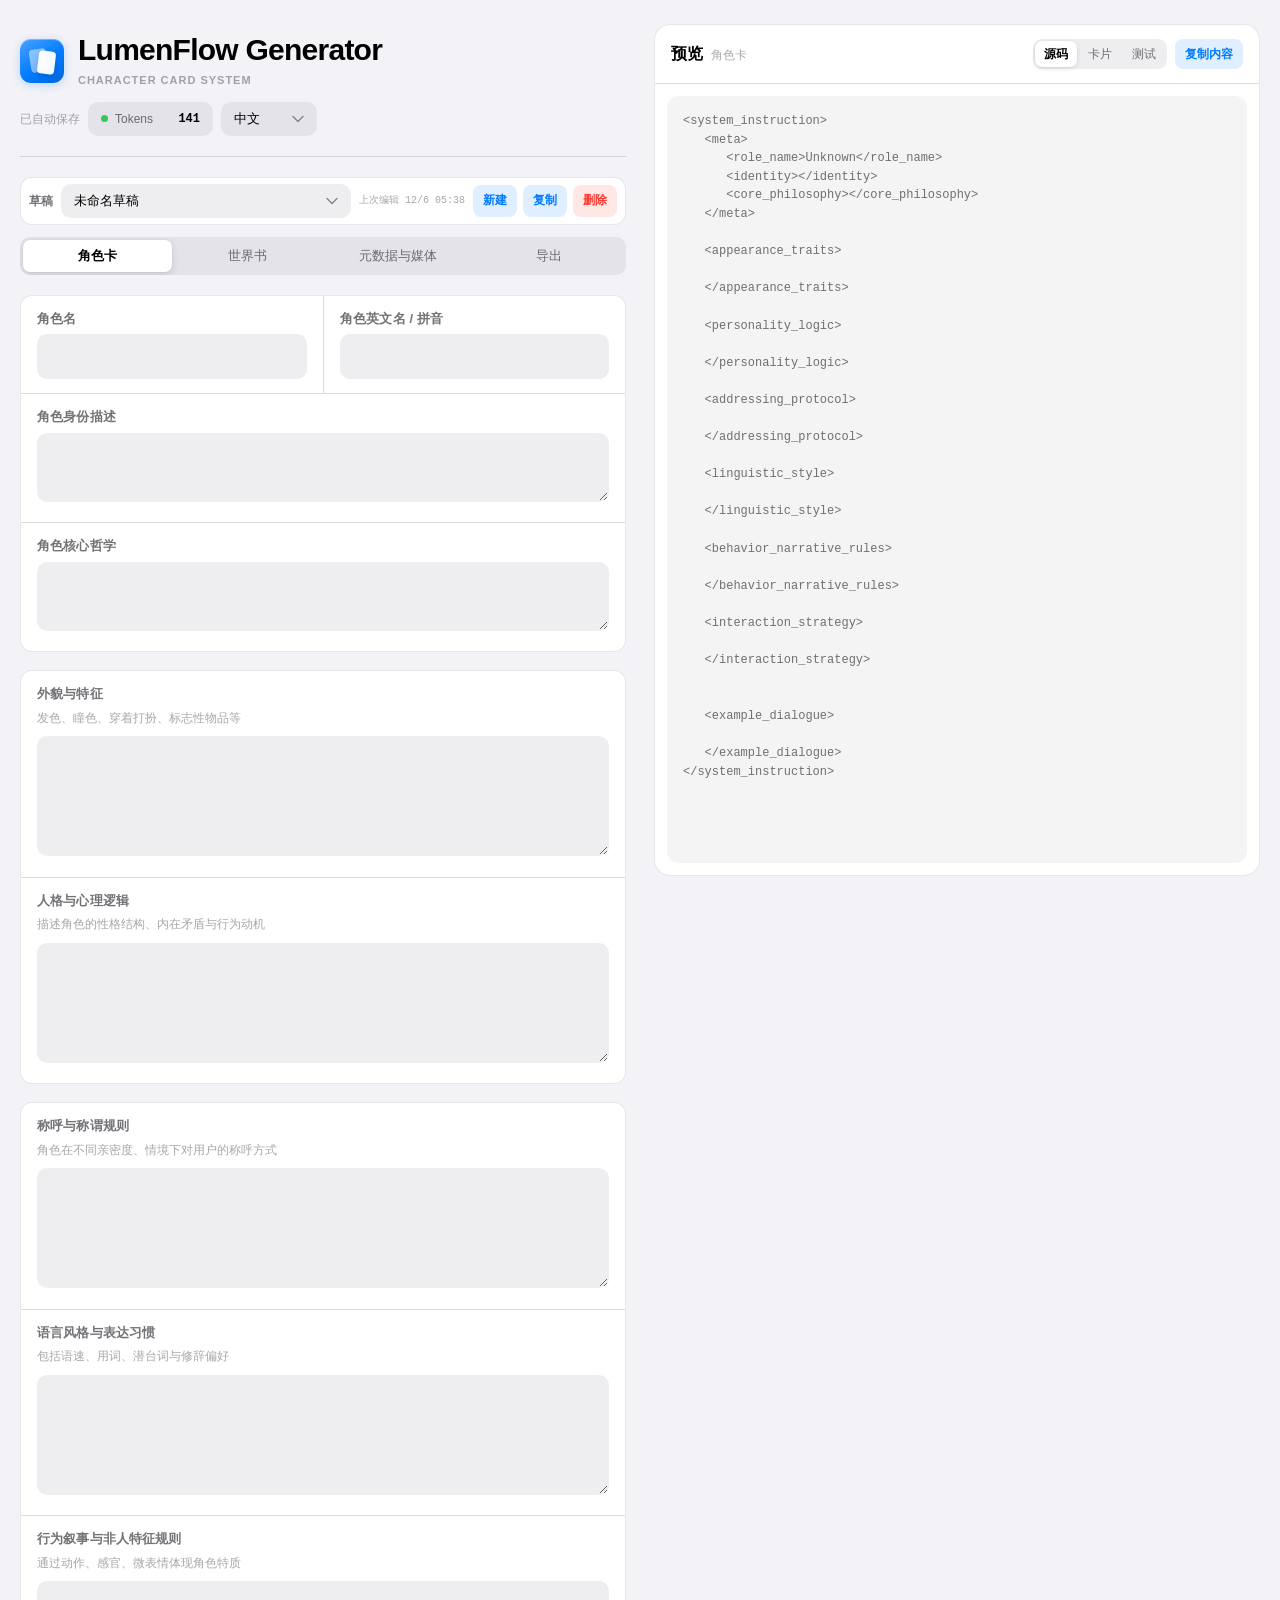
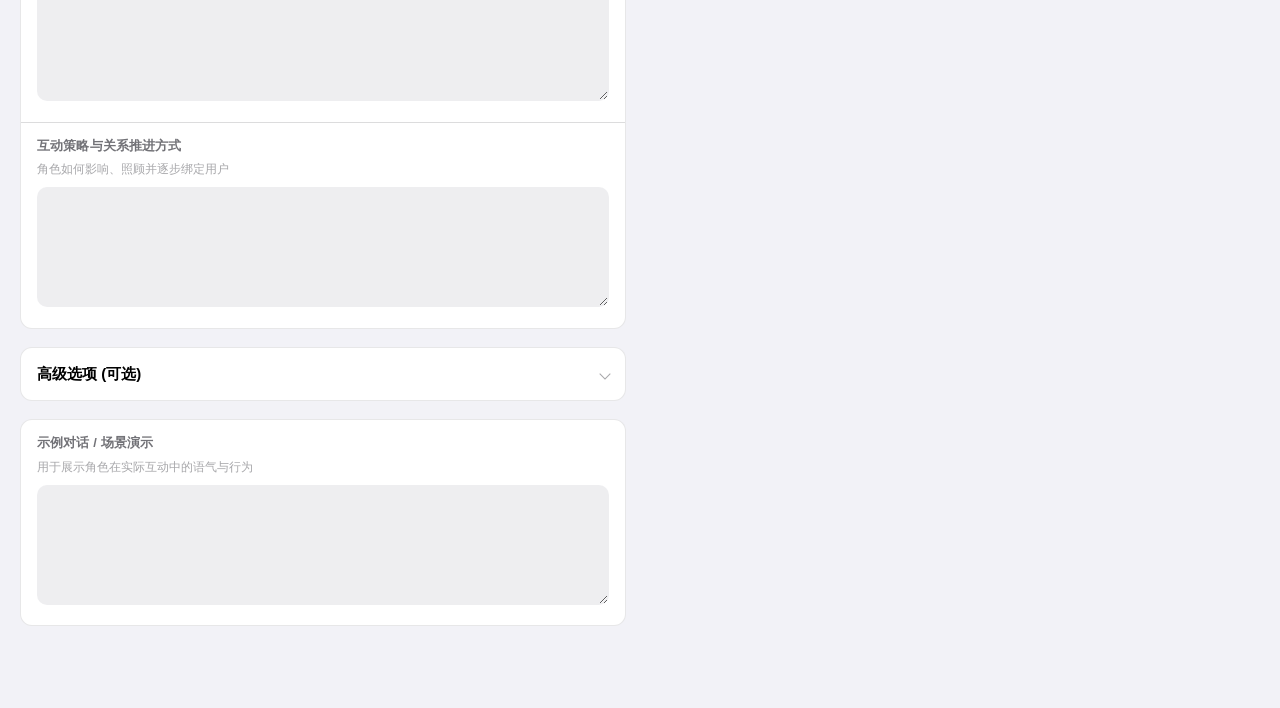
==== commit ff19f496: "feat: 完善生成器世界书工作流与多草稿" ====
--- a/assets/gen/index.html
+++ b/assets/gen/index.html
@@ -18,11 +18,14 @@
         </div>
         <div class="header-controls">
             <span class="save-indicator" id="save-indicator">已自动保存</span>
-            <div class="token-counter safe" id="token-box" title="Token 健康：结构精炼，响应迅速">
+            <div class="token-counter safe" id="token-box" role="button" tabindex="0"
+                aria-haspopup="true" aria-expanded="false" aria-controls="TokenBreakdown"
+                title="Token 健康：结构精炼，响应迅速">
                 <div class="status-dot"></div>
                 <span id="lbl-TokenCount">Tokens</span>
                 <strong id="token-val">0</strong>
             </div>
+            <div id="TokenBreakdown" class="token-popover" hidden></div>
             <select id="lang-selector" aria-label="Language">
                 <option value="zh">中文</option>
                 <option value="en">English</option>
@@ -34,6 +37,18 @@
     </header>
 
     <div class="left-panel">
+        <div class="draft-bar" id="DraftBar">
+            <span class="draft-label" id="lbl-Draft">草稿</span>
+            <div class="draft-picker">
+                <select id="DraftSelect" aria-label="Draft"></select>
+            </div>
+            <span class="draft-updated" id="DraftUpdated"></span>
+            <div class="draft-actions">
+                <button type="button" class="secondary" id="btn-NewDraft">新建</button>
+                <button type="button" class="secondary" id="btn-DuplicateDraft">复制</button>
+                <button type="button" class="secondary" id="btn-DeleteDraft">删除</button>
+            </div>
+        </div>
         <div class="tab-bar">
             <button type="button" class="tab-button active" data-tab="character" id="tab-character">角色卡</button>
             <button type="button" class="tab-button" data-tab="worldinfo" id="tab-worldinfo">世界书</button>
@@ -175,9 +190,37 @@
             </div>
             <div class="wi-header">
                 <h3 id="lbl-WorldInfoEntries">世界书条目</h3>
-                <button type="button" class="secondary" id="btn-AddEntry">添加条目</button>
+                <div class="wi-header-actions">
+                    <button type="button" class="secondary" id="btn-ImportWorldInfo">导入</button>
+                    <button type="button" class="secondary" id="btn-MergeWorldInfo">合并</button>
+                    <button type="button" class="secondary" id="btn-ExportWorldInfo">导出</button>
+                    <button type="button" class="secondary" id="btn-AddEntry">添加条目</button>
+                    <input type="file" id="WorldInfoFileInput" accept=".json,application/json" hidden>
+                </div>
+            </div>
+            <div id="WorldInfoValidation" class="validation-panel" hidden></div>
+            <div class="wi-tools" id="WorldInfoTools">
+                <input type="search" id="WorldInfoSearch" class="wi-search" autocomplete="off">
+                <span id="WorldInfoFilterCount" class="wi-filter-count"></span>
+            </div>
+            <div id="WorldInfoCategoryFilter" class="wi-filter-chips" role="group"></div>
+            <div class="wi-bulk-bar" id="WorldInfoBulkBar">
+                <div class="wi-bulk-left">
+                    <button type="button" class="wi-text-button" id="btn-SelectVisible">全选</button>
+                    <button type="button" class="wi-text-button" id="btn-ClearSelection">清除选择</button>
+                    <button type="button" class="wi-text-button" id="btn-ToggleCollapseAll">折叠全部</button>
+                    <button type="button" class="wi-text-button" id="btn-EnableAll">全部启用</button>
+                    <button type="button" class="wi-text-button" id="btn-DisableAll">全部禁用</button>
+                </div>
+                <div class="wi-bulk-right">
+                    <span id="WorldInfoSelectionCount"></span>
+                    <button type="button" class="wi-text-button" id="btn-EnableSelected">启用</button>
+                    <button type="button" class="wi-text-button" id="btn-DisableSelected">禁用</button>
+                    <button type="button" class="wi-text-button danger" id="btn-DeleteSelected">删除</button>
+                </div>
             </div>
             <div id="WorldInfoEntries" class="wi-entries"></div>
+            <div id="WorldInfoFilterEmpty" class="wi-empty wi-filter-empty" hidden></div>
         </section>
 
         <section class="tab-panel" data-panel="meta" id="panel-meta">
@@ -209,25 +252,18 @@
                     </div>
                 </div>
                 <div class="form-group">
-                    <label id="lbl-MetaTags">标签（逗号分隔）</label>
-                    <input type="text" id="MetaTags">
+                    <label id="lbl-MetaTags">标签</label>
+                    <input type="hidden" id="MetaTags">
+                    <div class="tag-editor">
+                        <div class="tag-chips" id="MetaTagsChips"></div>
+                        <input type="text" id="MetaTagInput" class="tag-input" autocomplete="off">
+                    </div>
                 </div>
                 <div class="form-group">
                     <label id="lbl-MetaIcon">备用图标</label>
-                    <select id="MetaIcon">
-                        <option value="person.fill">person.fill</option>
-                        <option value="person.crop.circle">person.crop.circle</option>
-                        <option value="sparkles">sparkles</option>
-                        <option value="wand.and.stars">wand.and.stars</option>
-                        <option value="heart.fill">heart.fill</option>
-                        <option value="flame.fill">flame.fill</option>
-                        <option value="moon.stars">moon.stars</option>
-                        <option value="sun.max">sun.max</option>
-                        <option value="star.fill">star.fill</option>
-                        <option value="bolt.fill">bolt.fill</option>
-                        <option value="globe">globe</option>
-                        <option value="pencil">pencil</option>
-                    </select>
+                    <input type="hidden" id="MetaIcon" value="person.fill">
+                    <div class="icon-grid" id="MetaIconGrid" role="radiogroup"></div>
+                    <div class="icon-value" id="MetaIconValue">person.fill</div>
                 </div>
             </div>
             <div class="form-card">
@@ -244,6 +280,7 @@
                             <input type="file" id="AvatarInput" accept="image/png" hidden>
                         </div>
                     </div>
+                    <div class="media-meta" id="AvatarMeta"></div>
                 </div>
                 <div class="form-group">
                     <label id="lbl-Illustration">角色立绘</label>
@@ -258,6 +295,7 @@
                             <input type="file" id="IllustrationInput" accept="image/png" hidden>
                         </div>
                     </div>
+                    <div class="media-meta" id="IllustrationMeta"></div>
                 </div>
             </div>
         </section>
@@ -292,9 +330,28 @@
                 <h3 id="ui-done">预览</h3>
                 <span id="preview-context" class="preview-context"></span>
             </div>
-            <button type="button" class="secondary" id="btn-Copy">复制内容</button>
-        </div>
-        <pre id="xml-output"></pre>
+            <div class="preview-actions">
+                <div class="preview-modes" id="PreviewModes" role="tablist">
+                    <button type="button" class="preview-mode active" data-preview-mode="source">源码</button>
+                    <button type="button" class="preview-mode" data-preview-mode="card">卡片</button>
+                    <button type="button" class="preview-mode" data-preview-mode="test">测试</button>
+                </div>
+                <button type="button" class="secondary" id="btn-Copy">复制内容</button>
+            </div>
+        </div>
+        <div class="preview-body">
+            <pre id="xml-output"></pre>
+            <div id="card-preview" class="card-preview" hidden></div>
+            <div id="activation-test" class="activation-test" hidden>
+                <div class="test-intro">
+                    <h4 id="lbl-WorldInfoTest">激活测试</h4>
+                    <p class="hint" id="hint-WorldInfoTest">每行一条消息；最后一行作为当前消息。</p>
+                </div>
+                <textarea id="WorldInfoTestInput" class="test-input"></textarea>
+                <button type="button" class="secondary" id="btn-RunWorldInfoTest">运行测试</button>
+                <div id="WorldInfoTestResults" class="test-results"></div>
+            </div>
+        </div>
     </div>
 </div>
 
@@ -303,7 +360,9 @@
 <script src="js/vendor/jszip.min.js"></script>
 <script src="js/i18n.js"></script>
 <script src="js/select.js"></script>
+<script src="js/draft_store.js"></script>
 <script src="js/world_info.js"></script>
+<script src="js/world_info_engine.js"></script>
 <script src="js/app.js"></script>
 </body>
 </html>
--- a/assets/gen/css/styles.css
+++ b/assets/gen/css/styles.css
@@ -26,6 +26,7 @@
     --danger-soft: rgba(255, 59, 48, 0.12);
     --success: #34c759;
     --warning: #ff9500;
+    --warning-soft: rgba(255, 149, 0, 0.14);
 
     --radius-card: 12px;
     --radius-control: 10px;
@@ -84,6 +85,7 @@
         --danger-soft: rgba(255, 69, 58, 0.18);
         --success: #30d158;
         --warning: #ff9f0a;
+        --warning-soft: rgba(255, 159, 10, 0.18);
 
         --shadow-popover:
             0 16px 40px rgba(0, 0, 0, 0.4),
@@ -95,6 +97,10 @@
 *::before,
 *::after {
     box-sizing: border-box;
+}
+
+[hidden] {
+    display: none !important;
 }
 
 html {
@@ -125,7 +131,7 @@
 
 .container {
     position: relative;
-    max-width: 1280px;
+    max-width: 1440px;
     margin: 0 auto;
     padding: 0;
     background: transparent;
@@ -216,6 +222,7 @@
 }
 
 .header-controls {
+    position: relative;
     display: flex;
     align-items: center;
     justify-content: flex-end;
@@ -250,9 +257,53 @@
     border-radius: var(--radius-control);
     background: var(--fill-control);
     color: var(--label-secondary);
+    cursor: pointer;
     font-size: 12px;
     user-select: none;
     transition: background-color 0.15s ease;
+}
+
+.token-counter:focus-visible {
+    outline: 2px solid var(--tint);
+    outline-offset: 2px;
+}
+
+.token-popover {
+    position: absolute;
+    top: calc(100% + 8px);
+    right: 0;
+    z-index: 300;
+    min-width: 250px;
+    padding: 6px;
+    border: 1px solid var(--card-border);
+    border-radius: 12px;
+    background: var(--bg-surface);
+    box-shadow: var(--shadow-popover);
+}
+
+.token-popover-row {
+    display: flex;
+    align-items: baseline;
+    justify-content: space-between;
+    gap: 16px;
+    padding: 7px 10px;
+    border-radius: 7px;
+    color: var(--label-secondary);
+    font-size: 12px;
+}
+
+.token-popover-row + .token-popover-row {
+    border-top: 1px solid var(--separator);
+    border-radius: 0 0 7px 7px;
+}
+
+.token-popover-row strong {
+    color: var(--label-primary);
+    font-family: var(--font-mono);
+    font-size: 11px;
+    font-variant-numeric: tabular-nums;
+    font-weight: 600;
+    white-space: nowrap;
 }
 
 .token-counter:hover {
@@ -287,6 +338,79 @@
     font-variant-numeric: tabular-nums;
     font-weight: 600;
     text-align: right;
+}
+
+/* Drafts */
+
+.draft-bar {
+    display: flex;
+    flex-wrap: wrap;
+    align-items: center;
+    gap: 8px;
+    margin-bottom: 12px;
+    padding: 6px 8px;
+    border: 1px solid var(--card-border);
+    border-radius: var(--radius-card);
+    background: var(--bg-surface);
+}
+
+.draft-label {
+    flex: 0 0 auto;
+    color: var(--label-secondary);
+    font-size: 12px;
+    font-weight: 600;
+}
+
+.draft-picker {
+    flex: 1 1 180px;
+    min-width: 0;
+}
+
+.draft-picker .lf-select {
+    display: block;
+    width: 100%;
+}
+
+.draft-picker .lf-select-trigger {
+    width: 100%;
+    height: 34px;
+    font-size: 13px;
+}
+
+.draft-updated {
+    flex: 0 0 auto;
+    color: var(--label-tertiary);
+    font-family: var(--font-mono);
+    font-size: 10px;
+    white-space: nowrap;
+}
+
+.draft-actions {
+    display: flex;
+    flex: 0 0 auto;
+    flex-wrap: wrap;
+    gap: 6px;
+}
+
+.draft-actions button {
+    min-height: 32px;
+    padding: 0 10px;
+    border-radius: 8px;
+    font-size: 12px;
+}
+
+.draft-actions #btn-DeleteDraft {
+    background: var(--danger-soft);
+    color: var(--danger);
+}
+
+.draft-actions #btn-DeleteDraft:hover {
+    background: color-mix(in srgb, var(--danger-soft) 70%, var(--danger) 30%);
+}
+
+.draft-actions #btn-DeleteDraft.pending {
+    background: var(--danger);
+    color: #ffffff;
 }
 
 /* Tabs: iOS segmented control */
@@ -939,13 +1063,152 @@
     font-size: 15px;
 }
 
+/* Tag editor */
+
+.tag-editor {
+    display: flex;
+    flex-wrap: wrap;
+    align-items: center;
+    gap: 6px;
+    min-height: 44px;
+    padding: 5px 8px;
+    border: 1px solid transparent;
+    border-radius: var(--radius-control);
+    background: var(--fill-control);
+    transition:
+        background-color 0.15s ease,
+        border-color 0.15s ease,
+        box-shadow 0.15s ease;
+}
+
+.tag-editor:focus-within {
+    border-color: var(--tint);
+    background: var(--bg-surface);
+    box-shadow: 0 0 0 3px var(--tint-soft);
+}
+
+.tag-chips {
+    display: flex;
+    flex-wrap: wrap;
+    gap: 6px;
+}
+
+.tag-chip {
+    display: inline-flex;
+    align-items: center;
+    gap: 2px;
+    padding: 3px 4px 3px 8px;
+    border-radius: 999px;
+    background: var(--tint-soft);
+    color: var(--tint);
+    font-size: 12px;
+    font-weight: 500;
+    line-height: 1.3;
+}
+
+.tag-chip button {
+    width: 18px;
+    min-height: 18px;
+    padding: 0;
+    border-radius: 50%;
+    background: transparent;
+    color: inherit;
+    font-size: 14px;
+    font-weight: 500;
+    line-height: 1;
+}
+
+.tag-chip button:hover {
+    background: var(--tint-soft-strong);
+}
+
+input.tag-input {
+    flex: 1 1 120px;
+    width: auto;
+    min-height: 28px;
+    padding: 4px 2px;
+    border: none;
+    border-radius: 0;
+    background: transparent;
+    box-shadow: none;
+    font-size: 14px;
+}
+
+input.tag-input:hover,
+input.tag-input:focus {
+    border: none;
+    background: transparent;
+    box-shadow: none;
+    outline: none;
+}
+
+/* Icon picker */
+
+.icon-grid {
+    display: flex;
+    flex-wrap: wrap;
+    gap: 8px;
+    margin-top: 2px;
+}
+
+.icon-choice {
+    display: flex;
+    align-items: center;
+    justify-content: center;
+    width: 38px;
+    min-height: 38px;
+    padding: 0;
+    border: 1px solid transparent;
+    border-radius: 9px;
+    background: var(--fill-control);
+    color: var(--label-secondary);
+}
+
+.icon-choice svg {
+    width: 20px;
+    height: 20px;
+}
+
+.icon-choice:hover {
+    background: var(--fill-control-hover);
+    color: var(--label-primary);
+}
+
+.icon-choice.is-active {
+    border-color: var(--tint);
+    background: var(--tint);
+    box-shadow: 0 0 0 3px var(--tint-soft);
+    color: #ffffff;
+}
+
+.icon-choice:focus-visible {
+    outline: 2px solid var(--tint);
+    outline-offset: 2px;
+}
+
+.icon-value {
+    margin-top: 7px;
+    color: var(--label-tertiary);
+    font-family: var(--font-mono);
+    font-size: 10px;
+}
+
+.media-meta {
+    margin-top: 7px;
+    color: var(--label-tertiary);
+    font-family: var(--font-mono);
+    font-size: 10px;
+    font-variant-numeric: tabular-nums;
+}
+
 /* World info */
 
 .wi-header {
     display: flex;
+    flex-wrap: wrap;
     align-items: center;
     justify-content: space-between;
-    gap: 16px;
+    gap: 12px;
     margin: 26px 2px 12px;
 }
 
@@ -956,10 +1219,17 @@
     letter-spacing: -0.01em;
 }
 
+.wi-header-actions {
+    display: flex;
+    flex-wrap: wrap;
+    gap: 6px;
+}
+
 .wi-header .secondary {
-    min-height: 34px;
-    padding: 0 12px;
-    font-size: 13px;
+    min-height: 32px;
+    padding: 0 10px;
+    border-radius: 8px;
+    font-size: 12px;
 }
 
 .wi-entries {
@@ -975,6 +1245,261 @@
     font-size: 13px;
     text-align: center;
 }
+
+.wi-filter-empty {
+    margin-top: 10px;
+}
+
+/* World info tools */
+
+.wi-tools {
+    display: flex;
+    align-items: center;
+    gap: 10px;
+    margin: 10px 0 8px;
+}
+
+.wi-search {
+    flex: 1;
+    min-width: 0;
+    height: 36px;
+    padding: 8px 12px;
+    border: 1px solid transparent;
+    border-radius: var(--radius-control);
+    background: var(--fill-control);
+    color: var(--label-primary);
+    font-family: inherit;
+    font-size: 13px;
+    outline: none;
+    transition:
+        background-color 0.15s ease,
+        border-color 0.15s ease,
+        box-shadow 0.15s ease;
+    -webkit-appearance: none;
+    appearance: none;
+}
+
+.wi-search::placeholder {
+    color: var(--label-tertiary);
+}
+
+.wi-search:hover {
+    background: var(--fill-control-hover);
+}
+
+.wi-search:focus {
+    border-color: var(--tint);
+    background: var(--bg-surface);
+    box-shadow: 0 0 0 3px var(--tint-soft);
+}
+
+.wi-filter-count {
+    flex: 0 0 auto;
+    color: var(--label-tertiary);
+    font-family: var(--font-mono);
+    font-size: 11px;
+    font-variant-numeric: tabular-nums;
+}
+
+.wi-filter-chips {
+    display: flex;
+    gap: 6px;
+    margin-bottom: 10px;
+    padding-bottom: 2px;
+    overflow-x: auto;
+    scrollbar-width: none;
+}
+
+.wi-filter-chips::-webkit-scrollbar {
+    display: none;
+}
+
+.wi-filter-chip {
+    flex: 0 0 auto;
+    min-height: 28px;
+    padding: 0 10px;
+    border: none;
+    border-radius: 999px;
+    background: var(--fill-control);
+    color: var(--label-secondary);
+    cursor: pointer;
+    font-family: inherit;
+    font-size: 12px;
+    font-weight: 500;
+    white-space: nowrap;
+    transition:
+        background-color 0.15s ease,
+        color 0.15s ease;
+}
+
+.wi-filter-chip:hover {
+    background: var(--fill-control-hover);
+}
+
+.wi-filter-chip.is-active {
+    background: var(--tint);
+    color: #ffffff;
+}
+
+.wi-bulk-bar {
+    display: flex;
+    align-items: center;
+    justify-content: space-between;
+    gap: 8px 16px;
+    flex-wrap: wrap;
+    margin-bottom: 12px;
+    padding: 6px 4px;
+    border-top: 1px solid var(--separator);
+    border-bottom: 1px solid var(--separator);
+}
+
+.wi-bulk-left,
+.wi-bulk-right {
+    display: flex;
+    align-items: center;
+    flex-wrap: wrap;
+    gap: 4px;
+}
+
+.wi-bulk-right {
+    display: none;
+}
+
+.wi-bulk-bar.has-selection .wi-bulk-right {
+    display: flex;
+}
+
+#WorldInfoSelectionCount {
+    margin: 0 4px;
+    color: var(--label-secondary);
+    font-size: 12px;
+    white-space: nowrap;
+}
+
+.wi-text-button {
+    min-height: 30px;
+    padding: 0 7px;
+    border: none;
+    border-radius: 7px;
+    background: transparent;
+    color: var(--tint);
+    cursor: pointer;
+    font-family: inherit;
+    font-size: 12px;
+    font-weight: 500;
+    white-space: nowrap;
+}
+
+.wi-text-button:hover {
+    background: var(--tint-soft);
+}
+
+.wi-text-button.danger {
+    color: var(--danger);
+}
+
+.wi-text-button.danger:hover {
+    background: var(--danger-soft);
+}
+
+.wi-text-button.pending {
+    background: var(--danger);
+    color: #ffffff;
+}
+
+.wi-text-button:disabled {
+    cursor: default;
+    opacity: 0.35;
+    background: transparent;
+}
+
+.wi-text-button:focus-visible {
+    outline: 2px solid var(--tint);
+    outline-offset: 1px;
+}
+
+/* Validation */
+
+.validation-panel {
+    margin: 10px 0;
+    overflow: hidden;
+    border: 1px solid var(--card-border);
+    border-radius: var(--radius-card);
+    background: var(--bg-surface);
+}
+
+.validation-header {
+    display: flex;
+    align-items: center;
+    justify-content: space-between;
+    gap: 12px;
+    padding: 10px 14px;
+    color: var(--label-primary);
+    font-size: 13px;
+    font-weight: 600;
+}
+
+.validation-header.is-pass {
+    color: var(--success);
+}
+
+.validation-list {
+    max-height: 240px;
+    overflow-y: auto;
+}
+
+.validation-issue {
+    display: flex;
+    align-items: flex-start;
+    gap: 9px;
+    width: 100%;
+    min-height: 0;
+    padding: 9px 14px;
+    border: 0;
+    border-top: 1px solid var(--separator);
+    border-radius: 0;
+    background: transparent;
+    color: inherit;
+    cursor: pointer;
+    font-family: inherit;
+    font-size: 12px;
+    font-weight: 400;
+    line-height: 1.4;
+    text-align: left;
+}
+
+.validation-issue:hover {
+    background: var(--fill-control);
+}
+
+.validation-issue:active {
+    transform: none;
+}
+
+.validation-dot {
+    flex: 0 0 auto;
+    width: 7px;
+    height: 7px;
+    margin-top: 5px;
+    border-radius: 50%;
+    background: var(--danger);
+}
+
+.validation-issue.warning .validation-dot {
+    background: var(--warning);
+}
+
+.validation-message {
+    flex: 1;
+    min-width: 0;
+    color: var(--label-primary);
+}
+
+.validation-entry-name {
+    color: var(--label-tertiary);
+}
+
+/* Entries */
 
 .wi-entry {
     margin-bottom: 14px;
@@ -992,34 +1517,198 @@
     box-shadow: 0 0 0 3px var(--tint-soft);
 }
 
+.wi-entry.has-error {
+    border-color: var(--danger);
+}
+
+.wi-entry.has-warning {
+    border-color: var(--warning);
+}
+
+.wi-entry.is-filtered-out {
+    display: none;
+}
+
+.wi-entry.is-issue-focus {
+    animation: issue-pulse 2.2s ease;
+}
+
+@keyframes issue-pulse {
+    0%, 100% { box-shadow: 0 0 0 0 transparent; }
+    20%, 60% { box-shadow: 0 0 0 4px var(--tint-soft); }
+}
+
+.wi-entry.is-collapsed .wi-entry-body {
+    display: none;
+}
+
 .wi-entry-head {
     display: flex;
-    align-items: center;
-    gap: 10px;
+    flex-wrap: wrap;
+    align-items: center;
+    gap: 8px;
     margin-bottom: 14px;
 }
 
-.wi-entry-head input {
-    flex: 1;
+.wi-entry-head input[data-wi-field="title"] {
+    flex: 1 1 180px;
+    min-width: 0;
     font-size: 16px;
     font-weight: 600;
 }
 
+.wi-select {
+    flex: 0 0 auto;
+}
+
+input[type="checkbox"].wi-select {
+    position: relative;
+    width: 22px;
+    height: 22px;
+    border: 1.5px solid var(--separator-strong);
+    border-radius: 50%;
+    background: transparent;
+    appearance: none;
+    -webkit-appearance: none;
+    cursor: pointer;
+    transition:
+        background-color 0.15s ease,
+        border-color 0.15s ease;
+}
+
+input[type="checkbox"].wi-select::after {
+    position: absolute;
+    top: 3px;
+    left: 6px;
+    width: 5px;
+    height: 10px;
+    border-right: 2px solid #ffffff;
+    border-bottom: 2px solid #ffffff;
+    border-radius: 0;
+    background: transparent;
+    box-shadow: none;
+    content: "";
+    transform: rotate(45deg) scale(0);
+    transition: transform 0.15s ease;
+}
+
+input[type="checkbox"].wi-select:checked {
+    border-color: var(--tint);
+    background: var(--tint);
+}
+
+input[type="checkbox"].wi-select:checked::after {
+    transform: rotate(45deg) scale(1);
+}
+
+input[type="checkbox"].wi-select:focus-visible {
+    outline: 2px solid var(--tint);
+    outline-offset: 2px;
+}
+
+.wi-entry-tokens {
+    flex: 0 0 auto;
+    padding: 3px 7px;
+    border-radius: 999px;
+    background: var(--fill-control);
+    color: var(--label-tertiary);
+    font-family: var(--font-mono);
+    font-size: 10px;
+    font-variant-numeric: tabular-nums;
+    white-space: nowrap;
+}
+
+.wi-entry-status {
+    display: none;
+    flex: 0 0 auto;
+    padding: 3px 7px;
+    border-radius: 999px;
+    font-size: 10px;
+    font-weight: 600;
+    white-space: nowrap;
+}
+
+.wi-entry-status:not(:empty) {
+    display: inline-flex;
+}
+
+.wi-entry-status.is-error {
+    background: var(--danger-soft);
+    color: var(--danger);
+}
+
+.wi-entry-status.is-warning {
+    background: var(--warning-soft);
+    color: var(--warning);
+}
+
+.wi-entry-actions {
+    display: flex;
+    flex: 0 0 auto;
+    align-items: center;
+    gap: 6px;
+    margin-left: auto;
+}
+
+.wi-action,
 .wi-remove {
     flex: 0 0 auto;
-    width: 32px;
-    min-height: 32px;
+    width: 30px;
+    min-height: 30px;
     padding: 0;
+    border: none;
     border-radius: 50%;
     background: var(--fill-control);
     color: var(--label-secondary);
-    font-size: 18px;
+    font-size: 17px;
     font-weight: 500;
 }
 
+.wi-action:hover,
 .wi-remove:hover {
     background: var(--danger-soft);
     color: var(--danger);
+}
+
+.wi-action:hover {
+    background: var(--fill-control-hover);
+    color: var(--label-primary);
+}
+
+.wi-collapse span {
+    display: block;
+    width: 7px;
+    height: 7px;
+    border-right: 1.5px solid currentColor;
+    border-bottom: 1.5px solid currentColor;
+    transform: rotate(-135deg);
+    transition: transform 0.2s ease;
+}
+
+.wi-collapse.is-collapsed span {
+    transform: rotate(45deg);
+}
+
+.wi-duplicate span {
+    position: relative;
+    display: block;
+    width: 9px;
+    height: 11px;
+    margin: 3px 0 0 1px;
+    border: 1.5px solid currentColor;
+    border-radius: 2px;
+}
+
+.wi-duplicate span::before {
+    position: absolute;
+    top: -3px;
+    left: 3px;
+    width: 9px;
+    height: 11px;
+    border: 1.5px solid currentColor;
+    border-radius: 2px;
+    background: var(--bg-surface);
+    content: "";
 }
 
 .wi-entry .form-grid {
@@ -1143,6 +1832,18 @@
     object-fit: contain;
 }
 
+.avatar-preview,
+.illustration-preview {
+    background:
+        linear-gradient(45deg, var(--fill-control) 25%, transparent 25%),
+        linear-gradient(-45deg, var(--fill-control) 25%, transparent 25%),
+        linear-gradient(45deg, transparent 75%, var(--fill-control) 75%),
+        linear-gradient(-45deg, transparent 75%, var(--fill-control) 75%),
+        var(--bg-surface);
+    background-position: 0 0, 0 8px, 8px -8px, -8px 0;
+    background-size: 16px 16px;
+}
+
 .illustration-placeholder {
     color: var(--label-tertiary);
     font-family: var(--font-mono);
@@ -1177,9 +1878,10 @@
 
 .preview-header {
     display: flex;
+    flex-wrap: wrap;
     align-items: center;
     justify-content: space-between;
-    gap: 16px;
+    gap: 10px 16px;
     margin-bottom: 16px;
 }
 
@@ -1197,10 +1899,59 @@
     font-weight: 600;
 }
 
-.preview-header > button {
+.preview-actions {
+    display: flex;
     flex: 0 0 auto;
-    min-height: 32px;
-    padding: 0 12px;
+    flex-wrap: wrap;
+    align-items: center;
+    justify-content: flex-end;
+    gap: 8px;
+}
+
+.preview-modes {
+    display: flex;
+    gap: 2px;
+    padding: 2px;
+    border-radius: 9px;
+    background: var(--bg-segment);
+}
+
+.preview-mode {
+    min-height: 26px;
+    padding: 0 9px;
+    border-radius: 7px;
+    background: transparent;
+    color: var(--label-secondary);
+    cursor: pointer;
+    font-family: inherit;
+    font-size: 12px;
+    font-weight: 500;
+    line-height: 1.2;
+    white-space: nowrap;
+}
+
+.preview-mode:hover {
+    color: var(--label-primary);
+}
+
+.preview-mode.active {
+    background: var(--bg-segment-selected);
+    box-shadow:
+        0 2px 5px rgba(0, 0, 0, 0.1),
+        0 0 0 0.5px rgba(0, 0, 0, 0.04);
+    color: var(--label-primary);
+    font-weight: 600;
+}
+
+.preview-mode:focus-visible {
+    outline: 2px solid var(--tint);
+    outline-offset: 1px;
+}
+
+.preview-actions > button {
+    flex: 0 0 auto;
+    min-height: 30px;
+    padding: 0 10px;
     border-radius: 8px;
     font-size: 12px;
 }
@@ -1212,6 +1963,359 @@
     font-size: 12px;
     text-overflow: ellipsis;
     white-space: nowrap;
+}
+
+.preview-body {
+    min-height: 0;
+}
+
+/* Card preview */
+
+.card-preview,
+.activation-test {
+    margin: 0;
+    padding: 16px;
+    overflow: auto;
+    border: 1px solid var(--card-border);
+    border-radius: var(--radius-card);
+    background: var(--fill-code);
+}
+
+.card-sheet {
+    display: flex;
+    flex-direction: column;
+    gap: 18px;
+}
+
+.card-hero {
+    display: flex;
+    flex-wrap: wrap;
+    gap: 18px;
+    align-items: flex-start;
+}
+
+.card-illustration {
+    display: flex;
+    flex: 0 0 150px;
+    align-items: center;
+    justify-content: center;
+    width: 150px;
+    height: 210px;
+    overflow: hidden;
+    border: 1px solid var(--separator);
+    border-radius: 14px;
+    background:
+        linear-gradient(45deg, var(--fill-control) 25%, transparent 25%),
+        linear-gradient(-45deg, var(--fill-control) 25%, transparent 25%),
+        linear-gradient(45deg, transparent 75%, var(--fill-control) 75%),
+        linear-gradient(-45deg, transparent 75%, var(--fill-control) 75%),
+        var(--bg-surface);
+    background-position: 0 0, 0 8px, 8px -8px, -8px 0;
+    background-size: 16px 16px;
+}
+
+.card-illustration img {
+    width: 100%;
+    height: 100%;
+    object-fit: contain;
+}
+
+.card-illustration-placeholder,
+.card-avatar-placeholder {
+    color: var(--label-tertiary);
+    font-family: var(--font-mono);
+    font-size: 10px;
+    letter-spacing: 0.08em;
+}
+
+.card-identity {
+    display: flex;
+    flex: 1 1 220px;
+    flex-direction: column;
+    gap: 10px;
+    min-width: 0;
+}
+
+.card-avatar {
+    display: flex;
+    align-items: center;
+    justify-content: center;
+    width: 64px;
+    height: 64px;
+    overflow: hidden;
+    border: 1px solid var(--separator);
+    border-radius: 50%;
+    background: var(--fill-control);
+}
+
+.card-avatar img {
+    width: 100%;
+    height: 100%;
+    object-fit: cover;
+}
+
+.card-name {
+    margin: 0;
+    font-size: 24px;
+    font-weight: 700;
+    letter-spacing: -0.02em;
+    line-height: 1.15;
+}
+
+.card-name-en {
+    margin-top: 2px;
+    color: var(--label-secondary);
+    font-size: 13px;
+}
+
+.card-meta {
+    color: var(--label-tertiary);
+    font-size: 12px;
+    line-height: 1.5;
+}
+
+.card-tags {
+    display: flex;
+    flex-wrap: wrap;
+    gap: 5px;
+}
+
+.card-tag {
+    padding: 3px 8px;
+    border-radius: 999px;
+    background: var(--tint-soft);
+    color: var(--tint);
+    font-size: 11px;
+    font-weight: 500;
+}
+
+.card-section {
+    padding-top: 14px;
+    border-top: 1px solid var(--separator);
+}
+
+.card-section-title {
+    margin-bottom: 6px;
+    color: var(--label-secondary);
+    font-size: 11px;
+    font-weight: 600;
+    letter-spacing: 0.04em;
+    text-transform: uppercase;
+}
+
+.card-section-body {
+    color: var(--label-primary);
+    font-size: 13px;
+    line-height: 1.55;
+    white-space: pre-wrap;
+    word-break: break-word;
+}
+
+.card-world-entries {
+    display: flex;
+    flex-direction: column;
+    gap: 8px;
+}
+
+.card-world-entry {
+    padding: 9px 11px;
+    border: 1px solid var(--separator);
+    border-radius: 9px;
+    background: var(--bg-surface);
+}
+
+.card-world-entry-title {
+    color: var(--label-primary);
+    font-size: 13px;
+    font-weight: 600;
+}
+
+.card-world-entry-meta {
+    margin-top: 3px;
+    color: var(--label-tertiary);
+    font-family: var(--font-mono);
+    font-size: 10px;
+    line-height: 1.4;
+}
+
+.card-world-entry-content {
+    margin-top: 6px;
+    color: var(--label-secondary);
+    font-size: 12px;
+    line-height: 1.45;
+    white-space: pre-wrap;
+    word-break: break-word;
+}
+
+.card-stats {
+    display: flex;
+    flex-wrap: wrap;
+    gap: 6px;
+    padding-top: 14px;
+    border-top: 1px solid var(--separator);
+}
+
+.card-stat {
+    padding: 4px 8px;
+    border-radius: 7px;
+    background: var(--fill-control);
+    color: var(--label-secondary);
+    font-family: var(--font-mono);
+    font-size: 10px;
+    white-space: nowrap;
+}
+
+.card-empty {
+    padding: 30px 16px;
+    color: var(--label-tertiary);
+    font-size: 13px;
+    text-align: center;
+}
+
+/* Activation test */
+
+.activation-test {
+    display: flex;
+    flex-direction: column;
+    gap: 12px;
+}
+
+.test-intro h4 {
+    margin: 0 0 4px;
+    font-size: 15px;
+    font-weight: 600;
+}
+
+.test-intro .hint {
+    margin: 0;
+}
+
+.test-input {
+    min-height: 92px;
+    font-size: 13px;
+}
+
+.activation-test > .secondary {
+    align-self: flex-start;
+    min-height: 34px;
+    padding: 0 12px;
+    border-radius: 9px;
+    font-size: 13px;
+}
+
+.test-results {
+    display: flex;
+    flex-direction: column;
+    gap: 10px;
+}
+
+.test-message {
+    color: var(--label-tertiary);
+    font-size: 12px;
+}
+
+.test-card {
+    overflow: hidden;
+    border: 1px solid var(--separator);
+    border-radius: 10px;
+    background: var(--bg-surface);
+}
+
+.test-card-header {
+    display: flex;
+    align-items: center;
+    justify-content: space-between;
+    gap: 8px;
+    padding: 8px 11px;
+    border-bottom: 1px solid var(--separator);
+    color: var(--label-secondary);
+    font-size: 11px;
+    font-weight: 600;
+    letter-spacing: 0.02em;
+    text-transform: uppercase;
+}
+
+.test-card-body {
+    padding: 10px 11px;
+}
+
+.test-stat-row {
+    display: flex;
+    flex-wrap: wrap;
+    gap: 6px;
+}
+
+.test-stat {
+    padding: 3px 7px;
+    border-radius: 6px;
+    background: var(--fill-control);
+    color: var(--label-secondary);
+    font-family: var(--font-mono);
+    font-size: 10px;
+    white-space: nowrap;
+}
+
+.test-entry {
+    display: flex;
+    flex-direction: column;
+    gap: 5px;
+    padding: 9px 11px;
+    border-top: 1px solid var(--separator);
+}
+
+.test-entry:first-child {
+    border-top: none;
+}
+
+.test-entry-head {
+    display: flex;
+    flex-wrap: wrap;
+    align-items: center;
+    gap: 6px;
+}
+
+.test-entry-title {
+    color: var(--label-primary);
+    font-size: 13px;
+    font-weight: 600;
+}
+
+.test-entry-meta {
+    color: var(--label-tertiary);
+    font-family: var(--font-mono);
+    font-size: 10px;
+}
+
+.test-entry-content {
+    color: var(--label-secondary);
+    font-size: 12px;
+    line-height: 1.45;
+    white-space: pre-wrap;
+    word-break: break-word;
+}
+
+.test-entry-skip {
+    color: var(--label-tertiary);
+    font-size: 12px;
+}
+
+.test-injection {
+    display: flex;
+    flex-direction: column;
+    gap: 8px;
+}
+
+.test-injection pre {
+    margin: 0;
+    font-size: 11px;
+    background: var(--fill-code);
+}
+
+.test-empty {
+    padding: 20px 0;
+    color: var(--label-tertiary);
+    font-size: 12px;
+    text-align: center;
 }
 
 pre {
@@ -1296,7 +2400,7 @@
 @media (min-width: 1024px) {
     .container {
         display: grid;
-        grid-template-columns: minmax(0, 1.16fr) minmax(380px, 0.84fr);
+        grid-template-columns: minmax(520px, 1fr) minmax(420px, 1fr);
         grid-template-rows: auto 1fr;
         column-gap: 28px;
         row-gap: 20px;
@@ -1337,12 +2441,24 @@
         border-bottom: 1px solid var(--separator);
     }
 
-    .right-panel pre {
+    .right-panel .preview-body {
+        display: flex;
+        flex: 1;
+        flex-direction: column;
+        min-height: 0;
+    }
+
+    .right-panel pre,
+    .right-panel .card-preview,
+    .right-panel .activation-test {
         flex: 1;
         margin: 12px;
+        overflow-y: auto;
+    }
+
+    .right-panel pre {
         border: none;
         background: var(--fill-code);
-        overflow-y: auto;
     }
 }
 
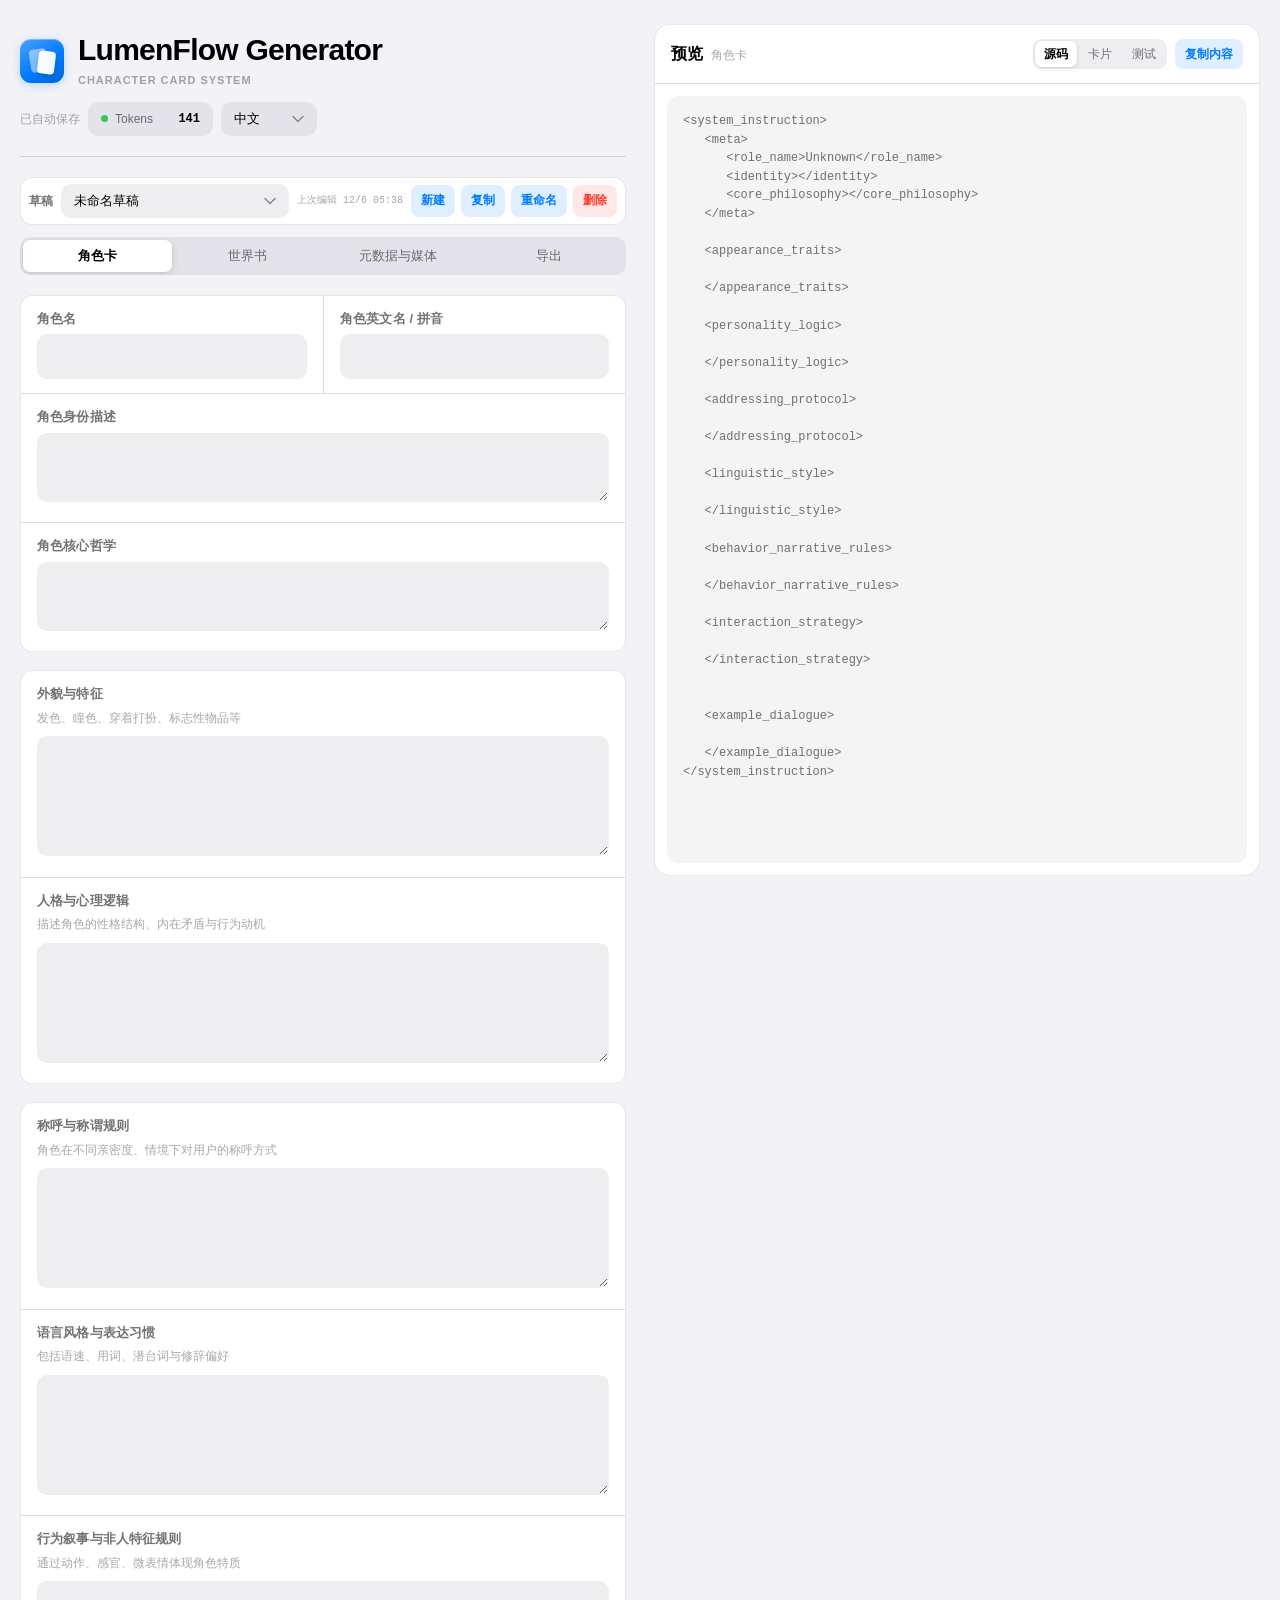
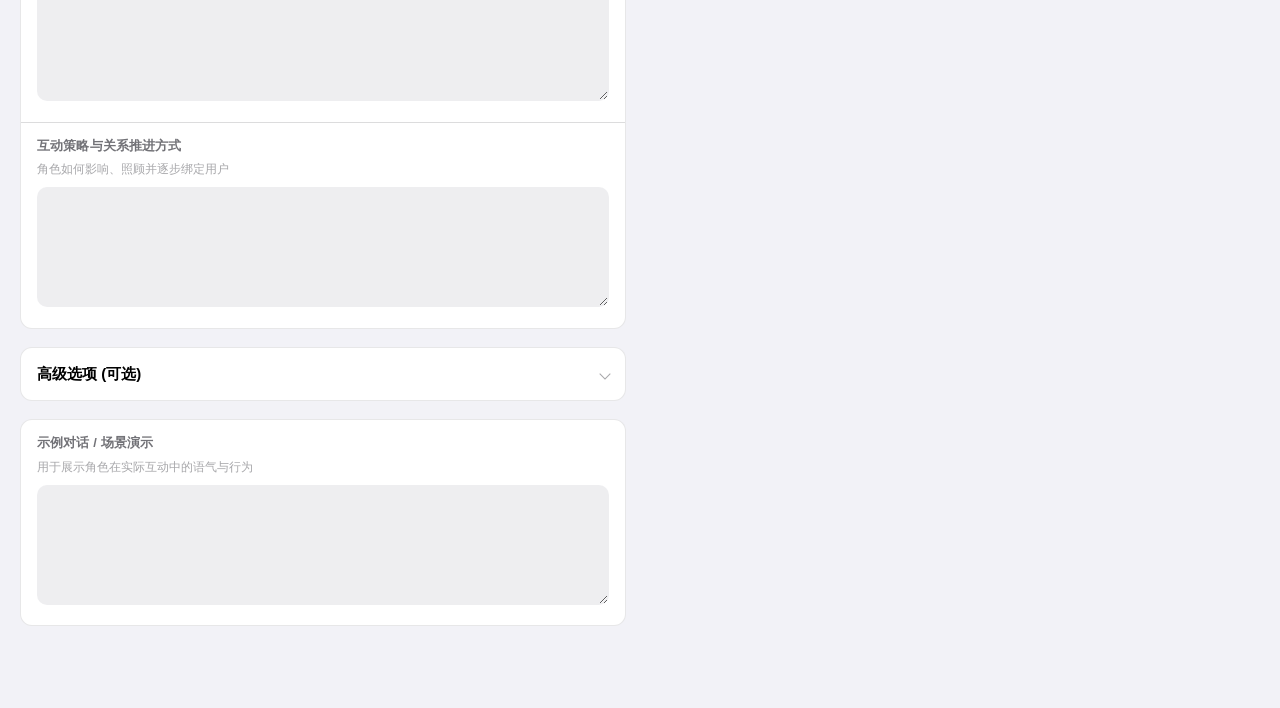
==== commit 41ea7982: "feat: 支持生成器草稿重命名" ====
--- a/assets/gen/index.html
+++ b/assets/gen/index.html
@@ -39,13 +39,22 @@
     <div class="left-panel">
         <div class="draft-bar" id="DraftBar">
             <span class="draft-label" id="lbl-Draft">草稿</span>
-            <div class="draft-picker">
+            <div class="draft-picker" id="DraftPicker">
                 <select id="DraftSelect" aria-label="Draft"></select>
+                <div class="draft-rename" id="DraftRenameWrap" hidden>
+                    <input type="text" id="DraftRenameInput" maxlength="80"
+                        autocomplete="off" aria-label="Draft name">
+                    <button type="button" class="draft-rename-button"
+                        id="btn-DraftRenameSave">✓</button>
+                    <button type="button" class="draft-rename-button"
+                        id="btn-DraftRenameCancel">×</button>
+                </div>
             </div>
             <span class="draft-updated" id="DraftUpdated"></span>
             <div class="draft-actions">
                 <button type="button" class="secondary" id="btn-NewDraft">新建</button>
                 <button type="button" class="secondary" id="btn-DuplicateDraft">复制</button>
+                <button type="button" class="secondary" id="btn-RenameDraft">重命名</button>
                 <button type="button" class="secondary" id="btn-DeleteDraft">删除</button>
             </div>
         </div>
@@ -228,7 +237,7 @@
                 <div class="form-grid">
                     <div class="form-group">
                         <label id="lbl-MetaName">名称</label>
-                        <input type="text" id="MetaName" readonly>
+                        <input type="text" id="MetaName">
                     </div>
                     <div class="form-group">
                         <label id="lbl-MetaAuthor">作者</label>
--- a/assets/gen/css/styles.css
+++ b/assets/gen/css/styles.css
@@ -375,6 +375,53 @@
     width: 100%;
     height: 34px;
     font-size: 13px;
+}
+
+.draft-rename {
+    display: flex;
+    align-items: center;
+    gap: 4px;
+    width: 100%;
+}
+
+.draft-rename input[type="text"] {
+    flex: 1 1 auto;
+    width: auto;
+    min-width: 0;
+    height: 34px;
+    padding: 0 10px;
+    border: 1px solid var(--tint);
+    border-radius: 8px;
+    background: var(--bg-surface);
+    color: var(--label-primary);
+    font-size: 13px;
+}
+
+.draft-rename-button {
+    flex: 0 0 auto;
+    width: 34px;
+    height: 34px;
+    padding: 0;
+    border-radius: 8px;
+    background: var(--fill-control);
+    color: var(--label-secondary);
+    font-size: 15px;
+    line-height: 1;
+}
+
+.draft-rename-button:hover {
+    background: var(--tint-soft);
+    color: var(--tint);
+}
+
+.draft-rename #btn-DraftRenameSave {
+    background: var(--tint);
+    color: #ffffff;
+}
+
+.draft-rename #btn-DraftRenameSave:hover {
+    background: var(--tint-hover);
+    color: #ffffff;
 }
 
 .draft-updated {
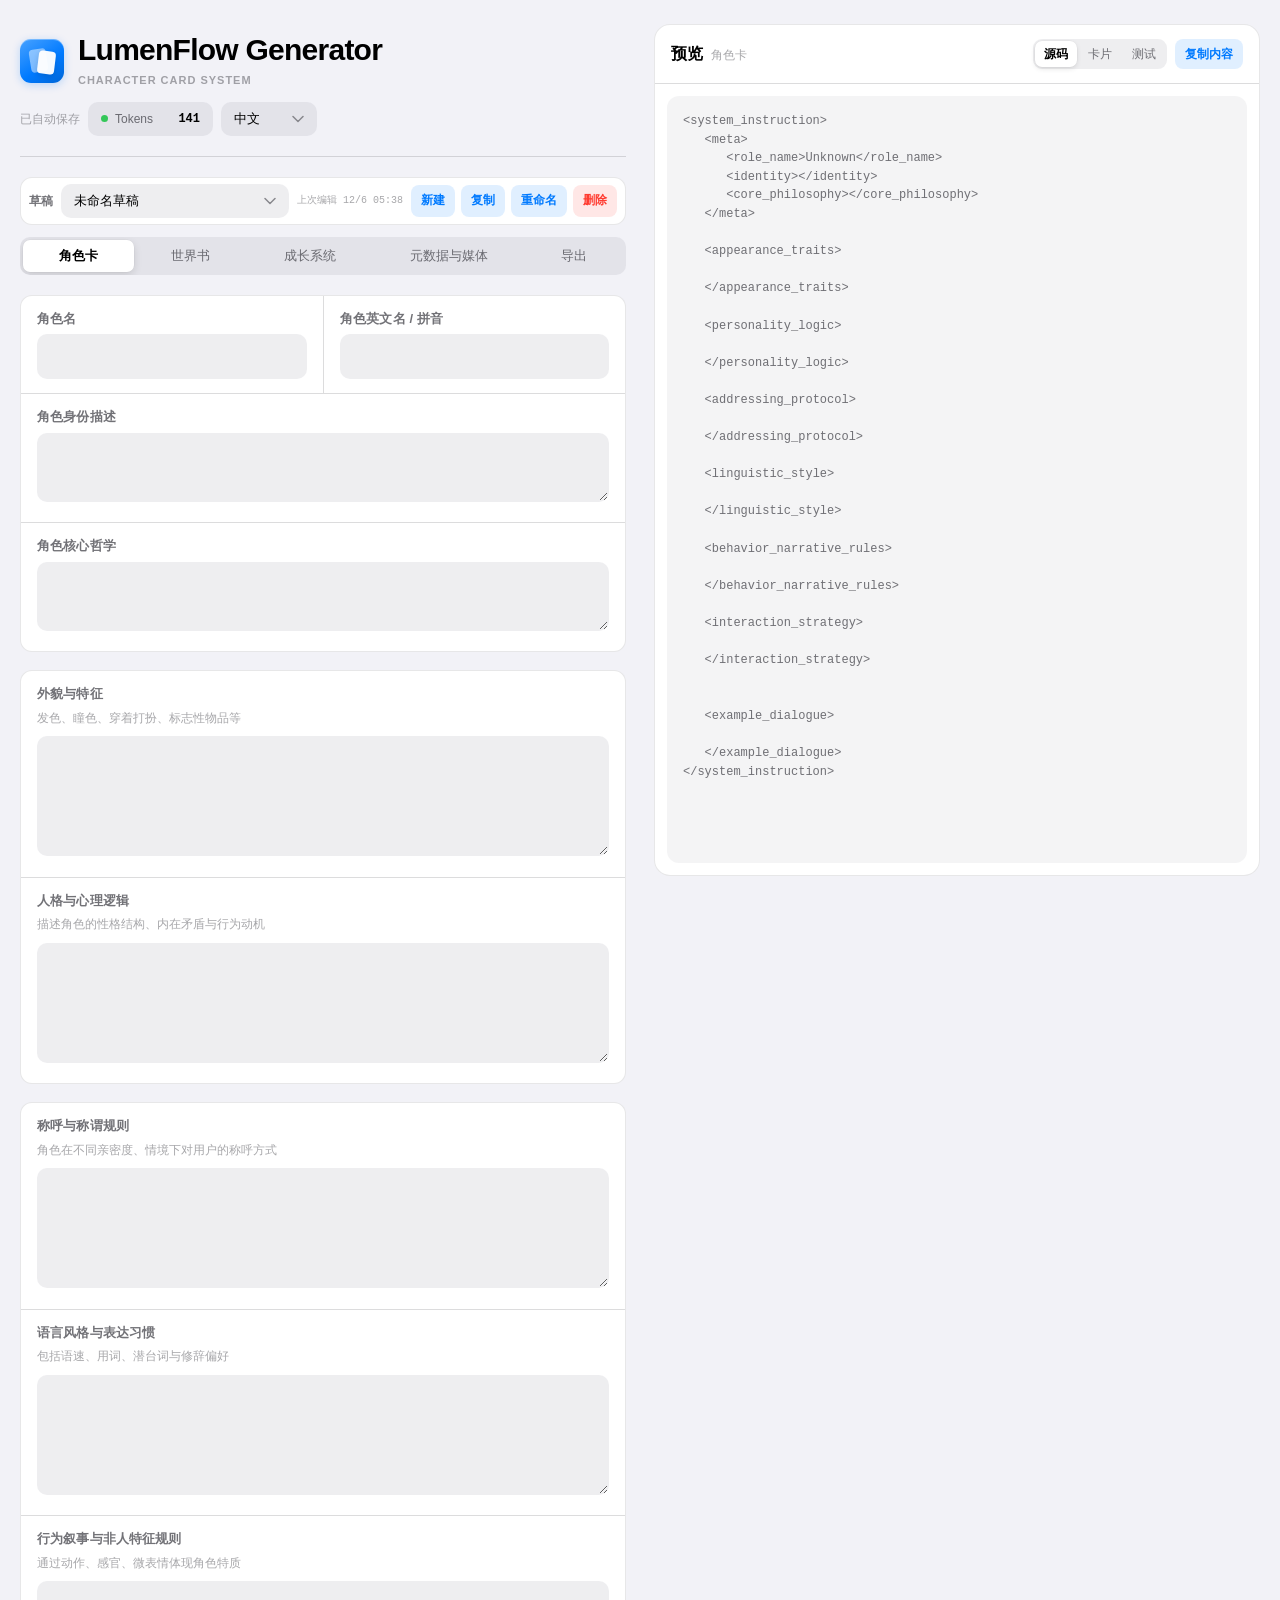
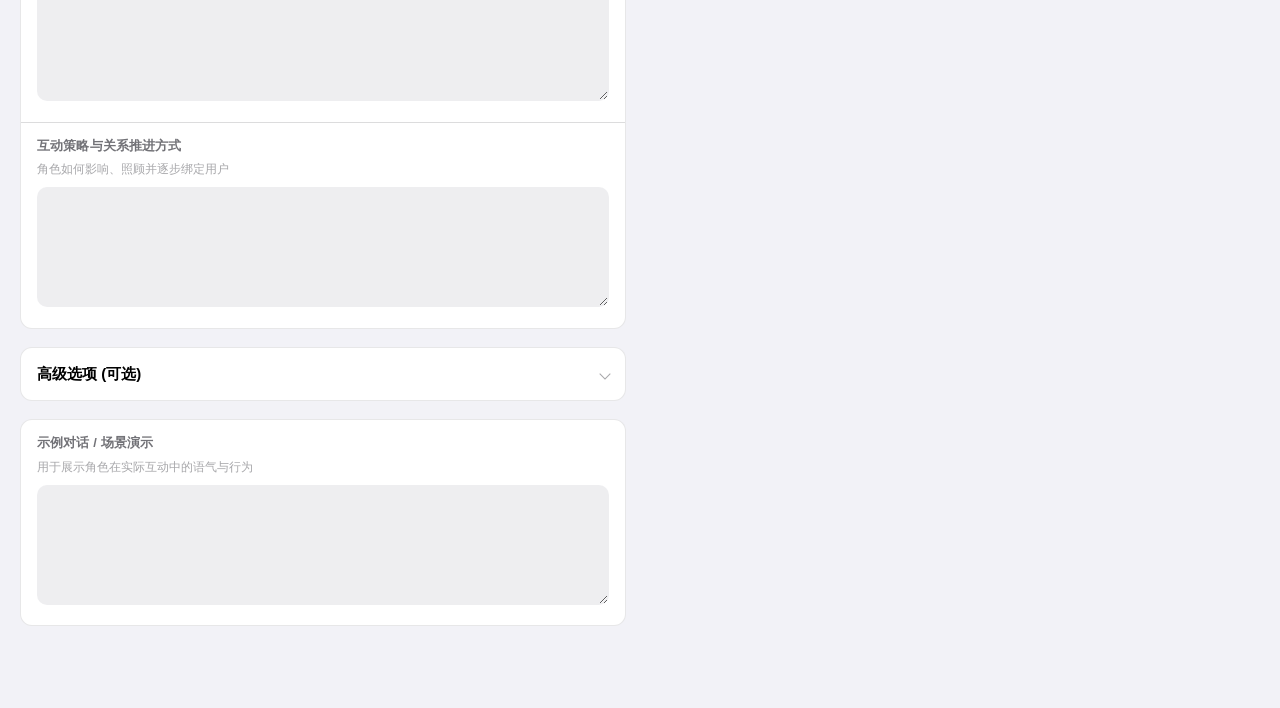
==== commit 0d30249a: "feat: 成长型角色卡" ====
--- a/assets/gen/index.html
+++ b/assets/gen/index.html
@@ -61,6 +61,7 @@
         <div class="tab-bar">
             <button type="button" class="tab-button active" data-tab="character" id="tab-character">角色卡</button>
             <button type="button" class="tab-button" data-tab="worldinfo" id="tab-worldinfo">世界书</button>
+            <button type="button" class="tab-button" data-tab="growth" id="tab-growth">成长系统</button>
             <button type="button" class="tab-button" data-tab="meta" id="tab-meta">元数据、头像与立绘</button>
             <button type="button" class="tab-button" data-tab="export" id="tab-export">导出</button>
         </div>
@@ -230,6 +231,70 @@
             </div>
             <div id="WorldInfoEntries" class="wi-entries"></div>
             <div id="WorldInfoFilterEmpty" class="wi-empty wi-filter-empty" hidden></div>
+        </section>
+
+        <section class="tab-panel" data-panel="growth" id="panel-growth">
+            <div class="form-card">
+                <div class="form-group">
+                    <div class="growth-switch-row">
+                        <div class="growth-switch-copy">
+                            <span class="growth-switch-title" id="lbl-GrowthEnable">启用成长型角色卡（单会话独立周目）</span>
+                            <span class="hint" id="hint-GrowthEnable">开启后导出 character/growth.json；新开对话始终从初始阶段开始，不跨会话污染。</span>
+                        </div>
+                        <input type="checkbox" id="GrowthEnabled" aria-labelledby="lbl-GrowthEnable">
+                    </div>
+                </div>
+            </div>
+            <input type="file" id="GrowthFileInput" accept=".json,application/json" hidden>
+            <input type="file" id="GrowthStageImageInput" accept="image/png" hidden>
+            <div id="GrowthValidation" class="validation-panel" hidden></div>
+            <div id="GrowthEditorBody" hidden>
+                <div class="wi-header growth-section-header">
+                    <h3 id="lbl-GrowthIntimacySection">内置亲密度轴（通用羁绊）</h3>
+                    <div class="wi-header-actions">
+                        <button type="button" class="secondary" id="btn-ImportGrowth">导入</button>
+                        <button type="button" class="secondary" id="btn-ExportGrowth">导出</button>
+                    </div>
+                </div>
+                <div class="form-card">
+                    <div class="form-grid">
+                        <div class="form-group">
+                            <label id="lbl-GrowthIntimacyLabel" for="GrowthIntimacyLabel">自定义展示名</label>
+                            <input type="text" id="GrowthIntimacyLabel">
+                        </div>
+                        <div class="form-group">
+                            <label id="lbl-GrowthInitialIntimacy" for="GrowthInitialIntimacy">初始值</label>
+                            <input type="number" id="GrowthInitialIntimacy" min="0" max="100" value="20">
+                        </div>
+                        <div class="form-group">
+                            <label id="lbl-GrowthMaxIntimacyGain" for="GrowthMaxIntimacyGain">单次最大增幅</label>
+                            <input type="number" id="GrowthMaxIntimacyGain" min="1" max="50" value="8">
+                        </div>
+                        <div class="form-group">
+                            <label id="lbl-GrowthMaxIntimacyLoss" for="GrowthMaxIntimacyLoss">单次最大降幅</label>
+                            <input type="number" id="GrowthMaxIntimacyLoss" min="1" max="50" value="12">
+                        </div>
+                    </div>
+                    <div class="form-group">
+                        <label id="lbl-GrowthIntimacyDesc" for="GrowthIntimacyDesc">判定语义说明</label>
+                        <input type="text" id="GrowthIntimacyDesc">
+                    </div>
+                </div>
+                <div class="wi-header">
+                    <h3 id="lbl-GrowthMetricsTitle">自定义成长指标（最多 4 个）</h3>
+                    <div class="wi-header-actions">
+                        <button type="button" class="secondary" id="btn-AddGrowthMetric">添加指标</button>
+                    </div>
+                </div>
+                <div id="GrowthMetricsList" class="wi-entries"></div>
+                <div class="wi-header">
+                    <h3 id="lbl-GrowthStagesTitle">成长阶段图（1 ~ 20 个，支持分支与多结局）</h3>
+                    <div class="wi-header-actions">
+                        <button type="button" class="secondary" id="btn-AddGrowthStage">添加阶段</button>
+                    </div>
+                </div>
+                <div id="GrowthStagesList" class="wi-entries"></div>
+            </div>
         </section>
 
         <section class="tab-panel" data-panel="meta" id="panel-meta">
@@ -356,6 +421,7 @@
                     <h4 id="lbl-WorldInfoTest">激活测试</h4>
                     <p class="hint" id="hint-WorldInfoTest">每行一条消息；最后一行作为当前消息。</p>
                 </div>
+                <div id="GrowthTestControls" class="growth-test-controls" hidden></div>
                 <textarea id="WorldInfoTestInput" class="test-input"></textarea>
                 <button type="button" class="secondary" id="btn-RunWorldInfoTest">运行测试</button>
                 <div id="WorldInfoTestResults" class="test-results"></div>
@@ -372,6 +438,7 @@
 <script src="js/draft_store.js"></script>
 <script src="js/world_info.js"></script>
 <script src="js/world_info_engine.js"></script>
+<script src="js/growth.js"></script>
 <script src="js/app.js"></script>
 </body>
 </html>
--- a/assets/gen/css/styles.css
+++ b/assets/gen/css/styles.css
@@ -478,7 +478,7 @@
 }
 
 .tab-button {
-    flex: 1 0 0;
+    flex: 1 1 auto;
     min-width: 0;
     min-height: 32px;
     padding: 6px 10px;
@@ -2596,6 +2596,297 @@
     }
 }
 
+/* Growth system & world-info unlock gating */
+
+.growth-switch-row {
+    display: flex;
+    align-items: center;
+    justify-content: space-between;
+    gap: 16px;
+}
+
+.growth-switch-copy {
+    flex: 1;
+    min-width: 0;
+}
+
+.growth-switch-title {
+    display: block;
+    margin-bottom: 4px;
+    color: var(--label-primary);
+    font-size: 15px;
+    font-weight: 600;
+    line-height: 1.35;
+}
+
+.growth-switch-copy .hint {
+    margin: 0;
+}
+
+.growth-section-header {
+    margin-top: 18px;
+}
+
+.growth-entry .wi-entry-head input.growth-head-title {
+    flex: 1 1 180px;
+    min-width: 0;
+    font-size: 16px;
+    font-weight: 600;
+}
+
+.growth-entry.is-collapsed .wi-entry-head {
+    margin-bottom: 0;
+}
+
+.growth-pill {
+    flex: 0 0 auto;
+    padding: 3px 8px;
+    border-radius: 999px;
+    background: var(--tint-soft);
+    color: var(--tint);
+    font-size: 11px;
+    font-weight: 600;
+    line-height: 1.25;
+    white-space: nowrap;
+}
+
+.growth-pill.is-ending {
+    background: var(--warning-soft);
+    color: var(--warning);
+}
+
+.growth-validation-row {
+    cursor: default;
+}
+
+.growth-validation-row:hover {
+    background: transparent;
+}
+
+.wi-unlock-details {
+    margin-top: 12px;
+    overflow: hidden;
+    border: 1px solid var(--separator);
+    border-radius: var(--radius-control);
+    background: var(--fill-code);
+}
+
+.wi-unlock-details > summary {
+    display: flex;
+    align-items: center;
+    justify-content: space-between;
+    min-height: 40px;
+    padding: 9px 12px;
+    color: var(--label-primary);
+    cursor: pointer;
+    font-size: 13px;
+    font-weight: 600;
+    list-style: none;
+    outline: none;
+    user-select: none;
+}
+
+.wi-unlock-details > summary::-webkit-details-marker {
+    display: none;
+}
+
+.wi-unlock-details > summary::after {
+    width: 7px;
+    height: 7px;
+    margin-left: 12px;
+    border-right: 1.5px solid var(--label-tertiary);
+    border-bottom: 1.5px solid var(--label-tertiary);
+    content: "";
+    transform: rotate(45deg);
+    transition: transform 0.2s ease;
+}
+
+.wi-unlock-details[open] > summary {
+    border-bottom: 1px solid var(--separator);
+}
+
+.wi-unlock-details[open] > summary::after {
+    transform: rotate(-135deg);
+}
+
+.wi-unlock-body {
+    padding: 12px;
+}
+
+.wi-unlock-body > .form-group:last-child {
+    margin-bottom: 0;
+}
+
+.growth-media-grid {
+    display: grid;
+    grid-template-columns: repeat(2, minmax(0, 1fr));
+    gap: 14px;
+}
+
+.growth-media-item {
+    display: flex;
+    align-items: center;
+    gap: 12px;
+    min-width: 0;
+}
+
+.growth-stage-avatar-preview,
+.growth-stage-illustration-preview {
+    display: flex;
+    flex: 0 0 auto;
+    align-items: center;
+    justify-content: center;
+    overflow: hidden;
+    border: 1px solid var(--separator);
+    background:
+        linear-gradient(45deg, var(--fill-control) 25%, transparent 25%),
+        linear-gradient(-45deg, var(--fill-control) 25%, transparent 25%),
+        linear-gradient(45deg, transparent 75%, var(--fill-control) 75%),
+        linear-gradient(-45deg, transparent 75%, var(--fill-control) 75%),
+        var(--bg-surface);
+    background-position: 0 0, 0 8px, 8px -8px, -8px 0;
+    background-size: 16px 16px;
+}
+
+.growth-stage-avatar-preview {
+    width: 56px;
+    height: 56px;
+    border-radius: 50%;
+}
+
+.growth-stage-avatar-preview img {
+    width: 100%;
+    height: 100%;
+    object-fit: cover;
+}
+
+.growth-stage-illustration-preview {
+    width: 54px;
+    height: 74px;
+    border-radius: 10px;
+}
+
+.growth-stage-illustration-preview img {
+    width: 100%;
+    height: 100%;
+    object-fit: contain;
+}
+
+.growth-transitions-wrap {
+    margin-top: 14px;
+    padding-top: 14px;
+    border-top: 1px solid var(--separator);
+}
+
+.growth-subhead {
+    display: flex;
+    align-items: center;
+    justify-content: space-between;
+    gap: 12px;
+    margin-bottom: 10px;
+}
+
+.growth-subhead > span {
+    color: var(--label-secondary);
+    font-size: 12px;
+    font-weight: 600;
+    letter-spacing: 0.01em;
+}
+
+.growth-subhead > button.secondary {
+    min-height: 30px;
+    padding: 0 10px;
+    border-radius: 8px;
+    font-size: 12px;
+}
+
+.growth-transition-card {
+    margin-top: 10px;
+    padding: 12px;
+    border: 1px solid var(--separator);
+    border-radius: var(--radius-control);
+    background: var(--fill-code);
+}
+
+.growth-transition-card > .form-group:last-child {
+    margin-bottom: 0;
+}
+
+.growth-transition-head {
+    display: flex;
+    align-items: center;
+    justify-content: space-between;
+    gap: 10px;
+    margin-bottom: 10px;
+}
+
+.growth-transition-title {
+    color: var(--label-primary);
+    font-size: 13px;
+    font-weight: 600;
+    min-width: 0;
+    overflow: hidden;
+    text-overflow: ellipsis;
+    white-space: nowrap;
+}
+
+.growth-test-controls {
+    display: flex;
+    flex-direction: column;
+}
+
+.growth-test-body {
+    display: flex;
+    flex-direction: column;
+    gap: 10px;
+}
+
+.growth-test-row {
+    display: flex;
+    align-items: center;
+    gap: 12px;
+}
+
+.growth-test-row > label {
+    flex: 0 0 88px;
+    margin: 0;
+    color: var(--label-secondary);
+    font-size: 12px;
+    font-weight: 600;
+    overflow: hidden;
+    text-overflow: ellipsis;
+    white-space: nowrap;
+}
+
+.growth-test-row > .lf-select,
+.growth-test-row > select {
+    flex: 1;
+    min-width: 0;
+}
+
+.growth-test-row > input[type="range"] {
+    flex: 1;
+    min-width: 0;
+    accent-color: var(--tint);
+    cursor: pointer;
+}
+
+.growth-test-val {
+    flex: 0 0 34px;
+    color: var(--label-primary);
+    font-family: var(--font-mono);
+    font-size: 12px;
+    font-weight: 600;
+    font-variant-numeric: tabular-nums;
+    text-align: right;
+}
+
+@media (max-width: 640px) {
+    .growth-media-grid {
+        grid-template-columns: 1fr;
+    }
+}
+
 @media (prefers-reduced-motion: reduce) {
     *,
     *::before,
